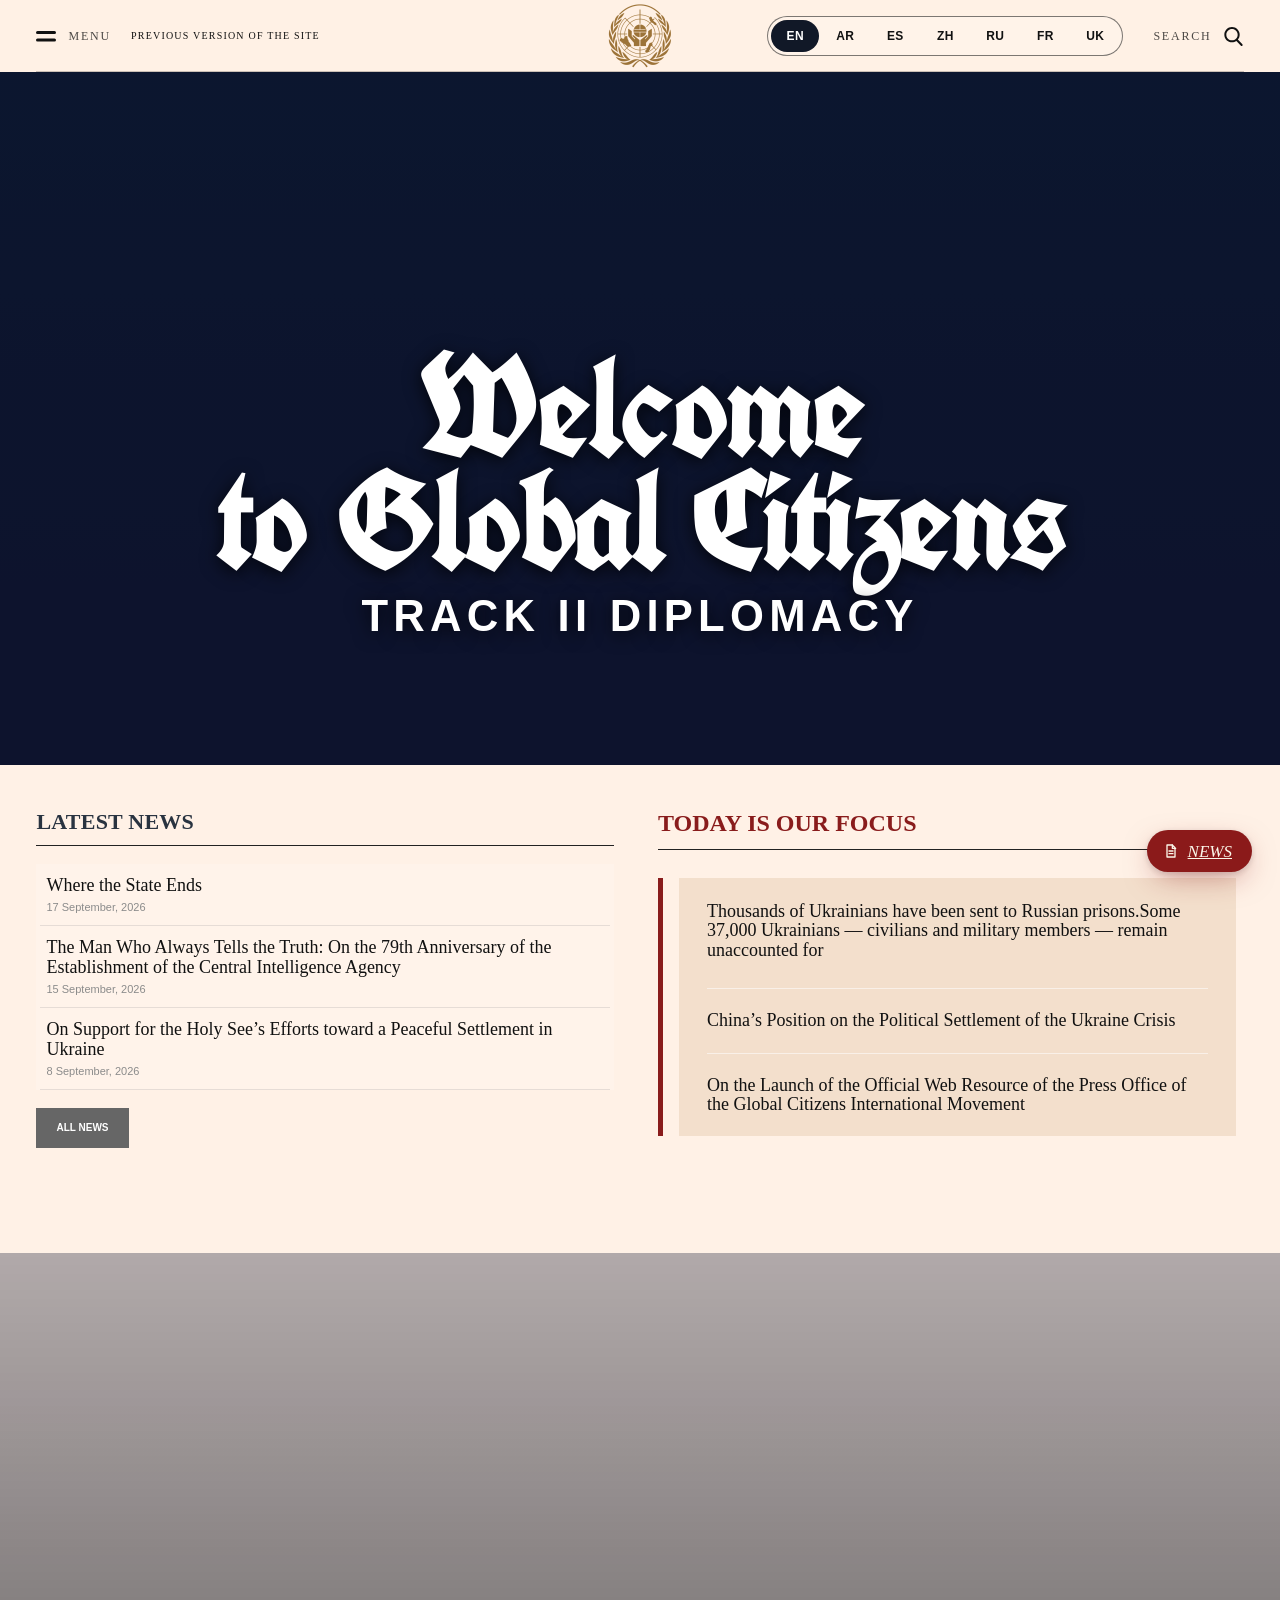
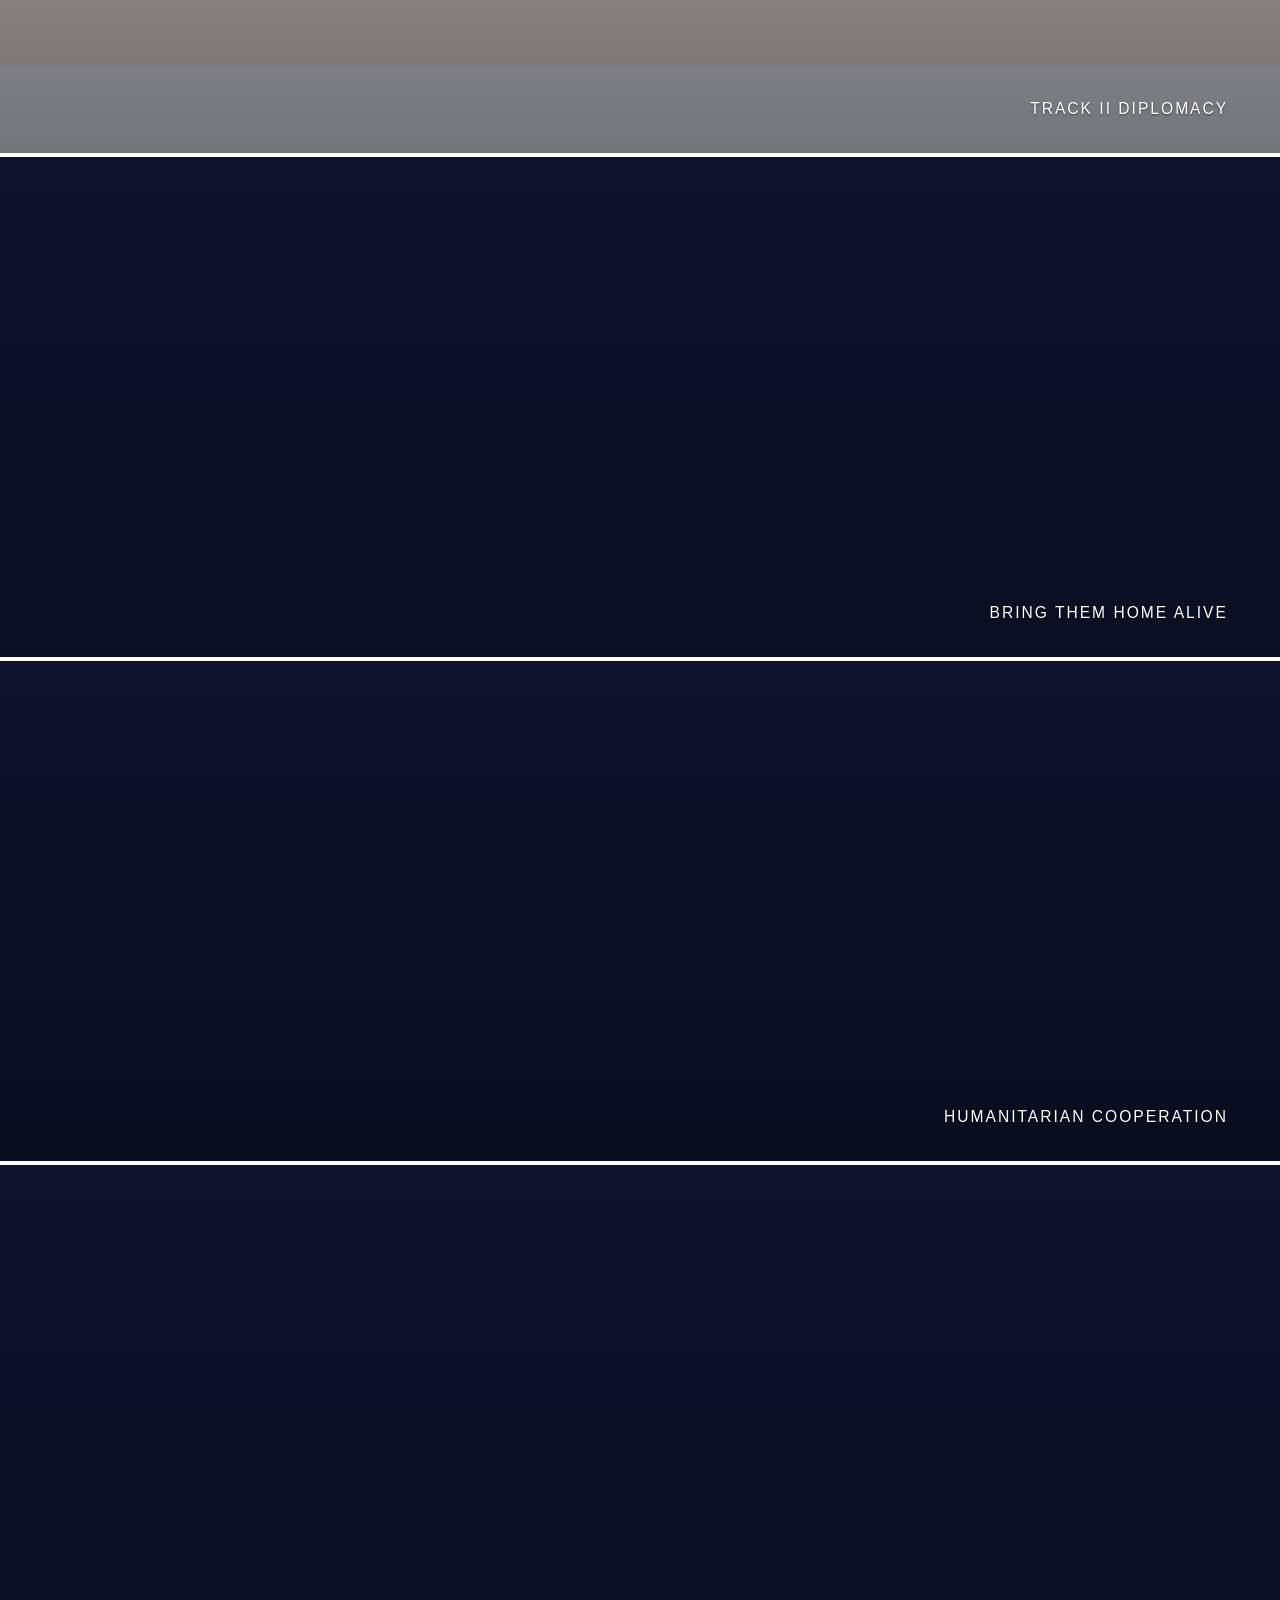
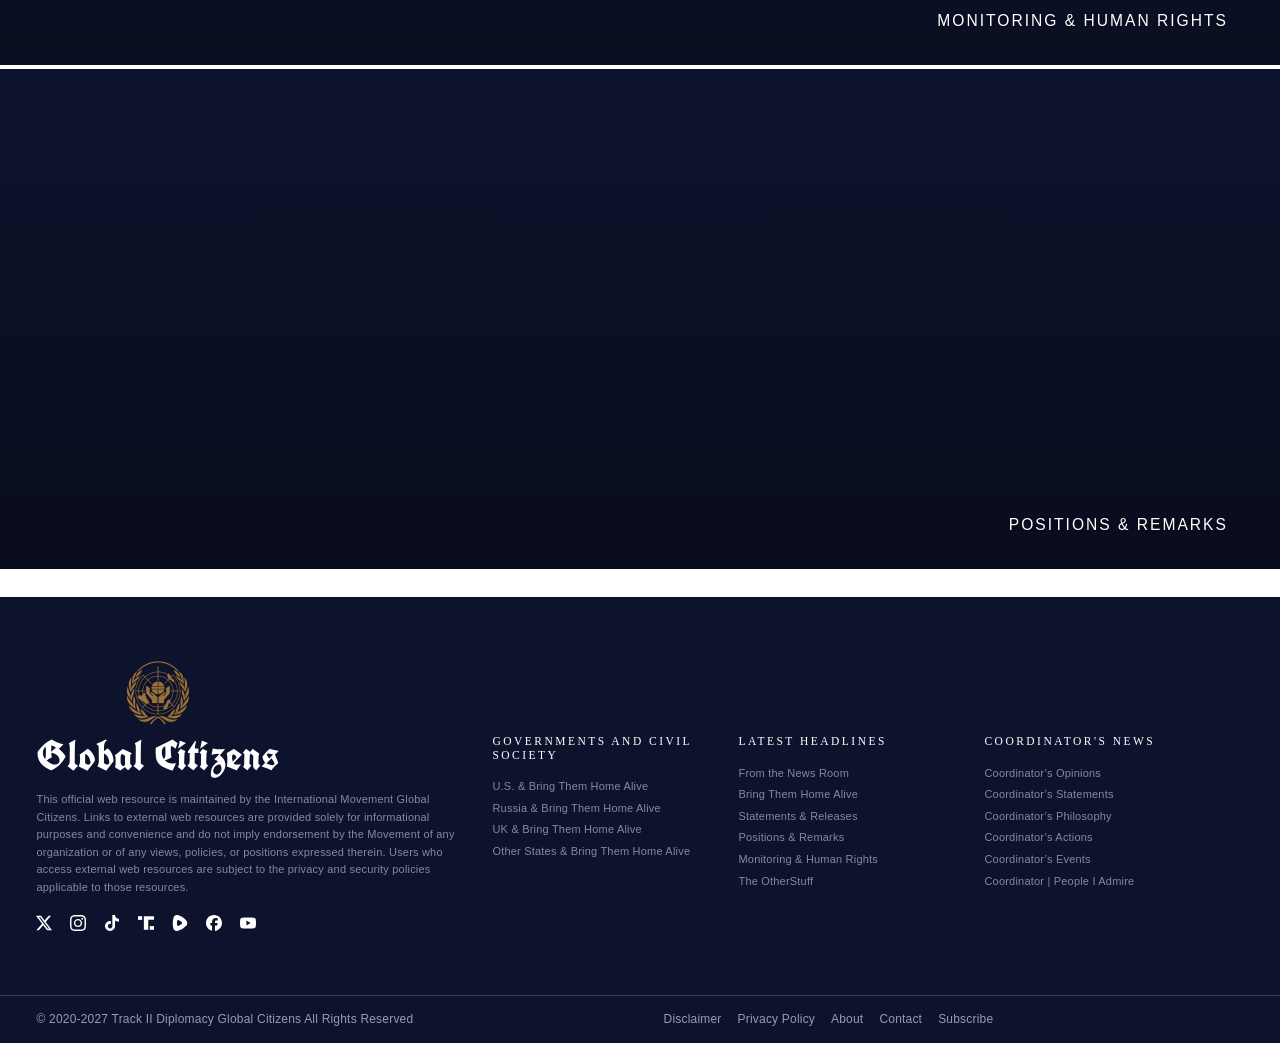
==== index.html @ 5bfb7f8b "Initial website upload" ====
<!DOCTYPE html>
<html lang="en"><head>
<meta http-equiv="content-type" content="text/html; charset=UTF-8">
	<meta charset="UTF-8">
	<meta name="viewport" content="width=device-width, initial-scale=1">
<meta name="robots" content="index, follow, max-image-preview:large, max-snippet:-1, max-video-preview:-1">

	<meta property="og:locale" content="en_US">
	<meta property="og:type" content="website">
	<meta property="og:title" content="Global Citizens">
<meta property="og:url" content="#">
	<meta property="og:site_name" content="Global Citizens">
	<meta property="article:publisher" content="#">
	<meta property="article:modified_time" content="2026-07-22T13:21:31+00:00">
	<meta property="og:image" content="#">
	<meta property="og:image:width" content="1200">
	<meta property="og:image:height" content="628">
	<meta property="og:image:type" content="image/jpeg">
	<meta name="twitter:card" content="summary_large_image">
	<meta name="twitter:title" content="Global Citizens">
<meta name="twitter:image" content="#">
	<meta name="twitter:site" content="@globalcitizens">
	
<title>Global Citizens</title>
 
	<meta name="apple-mobile-web-app-title" content="Global Citizens">
	<meta name="application-name" content="Global Citizens">
	<meta name="theme-color" content="#f5f5f5">
	<meta name="msapplication-TileColor" content="#0D132D">

<style id="core/social-link-inline-css">
.gcim-block-social-link{background:none!important;color:inherit!important}.gcim-block-social-link-anchor{padding:0!important;pointer-events:none!important;cursor:default!important}.gcim-block-social-link:focus,.gcim-block-social-link:hover{transform:none!important}

/*# sourceURL=# */
</style>
<link rel="stylesheet" id="all-css-6" href="Global%20Citizens_files/style.min_aIma.css" type="text/css" media="all">
<link rel="stylesheet" id="all-css-8" href="Global%20Citizens_files/style-index_aIma.css" type="text/css" media="all">

<link rel="stylesheet" id="all-css-12" href="Global%20Citizens_files/style-index_002_aIma.css" type="text/css" media="all">
<style id="gcim-block-spacer-inline-css">
.gcim-block-spacer{clear:both}
/*# sourceURL=# */
</style>
<style id="gcim-block-group-inline-css">
.gcim-block-group{box-sizing:border-box}:where(.gcim-block-group.gcim-block-group-is-layout-constrained){position:relative}
/*# sourceURL=# */
</style>
<style id="core/group-inline-css">
.gcim-block-group.has-hyperlink{position:relative}.gcim-block-group.has-hyperlink:not(.gcim-editor-block-list__block)>:nth-child(2){margin-block-start:0}.gcim-block-group.has-hyperlink a.gcim-block-group__action{height:100%;left:0;position:absolute;top:0;width:100%;z-index:3}.gcim-block-group.has-hyperlink .gcim-block-button,.gcim-block-group.has-hyperlink a{position:relative;z-index:4}

/*# sourceURL=# */
</style>

<style id="gcim-video-accordion-item-style-inline-css">
.gcim-video-accordion-item{--gcim--video-accordion-item--hover-scale:1;flex:1 1 0;min-width:0;overflow:hidden;position:relative;transition:flex .35s ease,transform .35s ease}.gcim-video-accordion-item__placeholder{background:#f5f5f7;color:#555;display:grid;font-style:italic;height:100%;place-items:center}.gcim-video-accordion-item__media{inset:0;min-height:100%;position:absolute;z-index:0}.gcim-video-accordion-item__media img,.gcim-video-accordion-item__media video{display:block;height:100%;-o-object-fit:cover;object-fit:cover;transition:transform .35s ease;width:100%}.gcim-video-accordion-item__media:after{background:linear-gradient(180deg,transparent,rgba(0,0,0,.35));content:"";inset:0;pointer-events:none;position:absolute}.gcim-video-accordion-item__mute-toggle{align-items:center;background:rgba(0,0,0,.2);border:none;border-radius:50%;color:#fff;cursor:pointer;display:flex;height:36px;justify-content:center;opacity:0;position:absolute;right:8px;top:8px;transition:opacity .2s ease,visibility .2s ease;visibility:hidden;width:36px;z-index:5}.is-active .gcim-video-accordion-item__mute-toggle{opacity:1;visibility:visible}.gcim-video-accordion-item__mute-toggle:focus-visible{outline:2px solid #fff;outline-offset:2px}.gcim-video-accordion-item__mute-toggle .icon-muted[hidden],.gcim-video-accordion-item__mute-toggle .icon-unmuted[hidden]{display:none}.gcim-video-accordion-item__mute-toggle svg{height:20px;min-height:20px;min-width:20px;vertical-align:middle;width:20px}.gcim-video-accordion-item__link{inset:0;position:absolute;z-index:2}.gcim-video-accordion-item__content{bottom:0;color:#fff;left:0;opacity:0;padding:16px;position:absolute;right:0;text-shadow:0 1px 2px rgba(0,0,0,.5);transform:translateY(8px);transition:opacity .2s ease,transform .2s ease;z-index:1}.gcim-video-accordion-item__content .gcim-video-accordion-item__title{display:inline-block;font-size:18px;line-height:1.2;line-height:1;margin:0;text-transform:uppercase}.gcim-video-accordion-item__content .gcim-video-accordion-item__title a{text-decoration:none}.gcim-video-accordion-item__content .gcim-video-accordion-item__title svg{height:.625em;margin-top:-2px;opacity:0;transform:rotate(90deg);transition:opacity .2s ease,visibility .2s ease;vertical-align:middle;visibility:hidden;width:.625em}.gcim-video-accordion-item__content .gcim-video-accordion-item__title svg path{fill:currentColor}@media(hover:none){.gcim-video-accordion-item.has-link .gcim-video-accordion-item__title svg{opacity:1;visibility:visible}}@media(hover:hover){.gcim-video-accordion-item.has-link:hover .gcim-video-accordion-item__title svg{opacity:1;visibility:visible}}.gcim-video-accordion-item.show-title-minimized .gcim-video-accordion-item__content{opacity:1;transform:translateY(0)}@media(hover:hover){.gcim-video-accordion-item.show-title-expanded:hover .gcim-video-accordion-item__content{opacity:1;transform:translateY(0)}}.gcim-video-accordion-item.show-title-both .gcim-video-accordion-item__content,.gcim-video-accordion-item.show-title-expanded.is-active .gcim-video-accordion-item__content{opacity:1;transform:translateY(0)}@media(hover:hover){.gcim-video-accordion-item:hover .gcim-video-accordion-item__content{opacity:1;transform:translateY(0)}.gcim-video-accordion-item:hover .gcim-video-accordion-item__media img,.gcim-video-accordion-item:hover .gcim-video-accordion-item__media video{transform:scale(var(--gcim--video-accordion-item--hover-scale))}}.gcim-video-accordion-item.is-active .gcim-video-accordion-item__content{opacity:1;transform:translateY(0)}[data-show-title=never] .gcim-video-accordion-item__content{opacity:0!important;transform:translateY(8px)!important}[data-show-title=minimized] .gcim-video-accordion-item__content{opacity:1;transform:translateY(0)}@media(hover:hover){[data-show-title=minimized] .gcim-video-accordion-item:hover .gcim-video-accordion-item__content{opacity:0;transform:translateY(8px)}}[data-show-title=expanded] .gcim-video-accordion-item__content,[data-show-title=minimized] .gcim-video-accordion-item.is-active .gcim-video-accordion-item__content{opacity:0;transform:translateY(8px)}@media(hover:hover){[data-show-title=expanded] .gcim-video-accordion-item:hover .gcim-video-accordion-item__content{opacity:1;transform:translateY(0)}}[data-show-title=both] .gcim-video-accordion-item__content,[data-show-title=expanded] .gcim-video-accordion-item.is-active .gcim-video-accordion-item__content{opacity:1;transform:translateY(0)}

/*# sourceURL=# */
</style>
<style id="gcim-video-accordion-style-inline-css">
.gcim-video-accordion{--gcim--custom--style--block-gap:8px;--gcim--video-accordion--height:480px;--gcim--video-accordion--mobile-collapsed:140px;align-items:stretch!important;display:flex;gap:var(--gcim--custom--style--block-gap);height:var(--gcim--video-accordion--height);overflow:hidden}.gcim-video-accordion>:where([class*=gcim-container-]){align-items:stretch;display:flex;flex:1 1 auto;gap:var(--gcim--custom--style--block-gap);min-width:0}.gcim-video-accordion>.gcim-video-accordion-item,.gcim-video-accordion>:where([class*=gcim-container-])>.gcim-video-accordion-item{flex:1 1 0;min-width:0;transition:flex .35s ease,height .35s ease,transform .35s ease}.gcim-video-accordion>.gcim-video-accordion-item.is-active,.gcim-video-accordion>:where([class*=gcim-container-])>.gcim-video-accordion-item.is-active{flex:5 1 0}@media(hover:hover){.gcim-video-accordion:hover>.gcim-video-accordion-item,.gcim-video-accordion:hover>:where([class*=gcim-container-])>.gcim-video-accordion-item{flex:1 1 0}.gcim-video-accordion:hover>.gcim-video-accordion-item:hover,.gcim-video-accordion:hover>:where([class*=gcim-container-])>.gcim-video-accordion-item:hover{flex:5 1 0}}.gcim-video-accordion.is-vertical{flex-direction:column;height:auto}.gcim-video-accordion.is-vertical>:where([class*=gcim-container-]){flex-direction:column}.gcim-video-accordion.is-vertical>.gcim-video-accordion-item,.gcim-video-accordion.is-vertical>:where([class*=gcim-container-])>.gcim-video-accordion-item{flex:0 0 var(--gcim--video-accordion--height);height:var(--gcim--video-accordion--height);transition:flex-basis .35s ease,height .35s ease,transform .35s ease}@media(hover:hover){.gcim-video-accordion.is-vertical>.gcim-video-accordion-item:hover,.gcim-video-accordion.is-vertical>:where([class*=gcim-container-])>.gcim-video-accordion-item:hover{flex-basis:calc(var(--gcim--video-accordion--height)*var(--gcim--video-accordion--hover-expansion, 1.2));height:calc(var(--gcim--video-accordion--height)*var(--gcim--video-accordion--hover-expansion, 1.2))}}@media(max-width:781px){.gcim-video-accordion{display:block;height:auto;overflow:visible}.gcim-video-accordion>.gcim-video-accordion-item,.gcim-video-accordion>:where([class*=gcim-container-])>.gcim-video-accordion-item{flex:none;height:var(--gcim--video-accordion--mobile-collapsed);margin-bottom:var(--gcim--custom--style--block-gap);min-width:0;position:relative;width:100%}.gcim-video-accordion>.gcim-video-accordion-item.is-active,.gcim-video-accordion>:where([class*=gcim-container-])>.gcim-video-accordion-item.is-active{height:min(60vh,var(--gcim--video-accordion--height))}.gcim-video-accordion>.gcim-video-accordion-item:last-child,.gcim-video-accordion>:where([class*=gcim-container-])>.gcim-video-accordion-item:last-child{margin-bottom:0}}@media(prefers-reduced-motion:reduce){.gcim-video-accordion>.gcim-video-accordion-item,.gcim-video-accordion>:where([class*=gcim-container-])>.gcim-video-accordion-item{transition:none}}

/*# sourceURL=# */
</style>
<style id="gcim-block-post-content-inline-css">
.gcim-block-post-content{display:flow-root}
/*# sourceURL=# */
</style>

<link rel="stylesheet" id="all-css-34" href="Global%20Citizens_files/global-citizens-footer_aIma.css" type="text/css" media="all">
<style id="gcim-block-library-inline-css">
:root{--gcim-block-synced-color:#7a00df;--gcim-ui-theme-color:#007cba;}@media (min-resolution:192dpi){:root{}}.gcim-element-button{cursor:pointer}:root .has-very-light-gray-background-color{background-color:#eee}:root .has-very-dark-gray-background-color{background-color:#313131}:root .has-very-light-gray-color{color:#eee}:root .has-very-dark-gray-color{color:#313131}:root .has-vivid-green-cyan-to-vivid-cyan-blue-gradient-background{background:linear-gradient(135deg,#00d084,#0693e3)}:root .has-purple-crush-gradient-background{background:linear-gradient(135deg,#34e2e4,#4721fb 50%,#ab1dfe)}:root .has-hazy-dawn-gradient-background{background:linear-gradient(135deg,#faaca8,#dad0ec)}:root .has-subdued-olive-gradient-background{background:linear-gradient(135deg,#fafae1,#67a671)}:root .has-atomic-cream-gradient-background{background:linear-gradient(135deg,#fdd79a,#004a59)}:root .has-nightshade-gradient-background{background:linear-gradient(135deg,#330968,#31cdcf)}:root .has-midnight-gradient-background{background:linear-gradient(135deg,#020381,#2874fc)}:root{--gcim--preset--font-size--normal:16px;--gcim--preset--font-size--huge:42px}.has-regular-font-size{font-size:1em}.has-larger-font-size{font-size:2.625em}.has-normal-font-size{font-size:var(--gcim--preset--font-size--normal)}.has-huge-font-size{font-size:var(--gcim--preset--font-size--huge)}:root .has-text-align-center{text-align:center}:root .has-text-align-left{text-align:left}:root .has-text-align-right{text-align:right}.has-fit-text{white-space:nowrap!important}#end-resizable-editor-section{display:none}.aligncenter{clear:both}.items-justified-left{justify-content:flex-start}.items-justified-center{justify-content:center}.items-justified-right{justify-content:flex-end}.items-justified-space-between{justify-content:space-between}.screen-reader-text{word-wrap:normal!important;border:0;clip-path:inset(50%);height:1px;margin:-1px;overflow:hidden;padding:0;position:absolute;width:1px;word-break:normal!important}.screen-reader-text:focus{background-color:#ddd;clip-path:none;color:#444;display:block;font-size:1em;height:auto;left:5px;line-height:normal;padding:15px 23px 14px;text-decoration:none;top:5px;width:auto;z-index:100000}html :where(.has-border-color){border-style:solid}html :where([style^=border-color],[style*=";border-color"],[style*="; border-color"]){border-style:solid}html :where([style^=border-top-color],[style*=";border-top-color"],[style*="; border-top-color"]){border-top-style:solid}html :where([style^=border-right-color],[style*=";border-right-color"],[style*="; border-right-color"]){border-right-style:solid}html :where([style^=border-bottom-color],[style*=";border-bottom-color"],[style*="; border-bottom-color"]){border-bottom-style:solid}html :where([style^=border-left-color],[style*=";border-left-color"],[style*="; border-left-color"]){border-left-style:solid}html :where([style^=border-width],[style*=";border-width"],[style*="; border-width"]){border-style:solid}html :where([style^=border-top-width],[style*=";border-top-width"],[style*="; border-top-width"]){border-top-style:solid}html :where([style^=border-right-width],[style*=";border-right-width"],[style*="; border-right-width"]){border-right-style:solid}html :where([style^=border-bottom-width],[style*=";border-bottom-width"],[style*="; border-bottom-width"]){border-bottom-style:solid}html :where([style^=border-left-width],[style*=";border-left-width"],[style*="; border-left-width"]){border-left-style:solid}html :where(img[class*=gcim-image-]){height:auto;max-width:100%}:where(figure){margin:0 0 1em}html :where(.is-position-sticky){}@media screen and (max-width:600px){html :where(.is-position-sticky){}}
/*# sourceURL=/gcim-includes/css/dist/block-library/common.min.css */
</style>
<style id="global-styles-inline-css">
:root{--gcim--preset--color--black: #000000;--gcim--preset--color--cyan-bluish-gray: #abb8c3;--gcim--preset--color--white: #FFFFFF;--gcim--preset--color--pale-pink: #f78da7;--gcim--preset--color--vivid-red: #cf2e2e;--gcim--preset--color--luminous-vivid-orange: #ff6900;--gcim--preset--color--luminous-vivid-amber: #fcb900;--gcim--preset--color--light-green-cyan: #7bdcb5;--gcim--preset--color--vivid-green-cyan: #00d084;--gcim--preset--color--pale-cyan-blue: #8ed1fc;--gcim--preset--color--vivid-cyan-blue: #0693e3;--gcim--preset--color--vivid-purple: #9b51e0;--gcim--preset--color--charcoal: #293340;--gcim--preset--color--deep-navy-blue: #0D132D;--gcim--preset--color--navy-blue: #151A30;--gcim--preset--color--navy-accent: #141F4D;--gcim--preset--color--zodiac-blue: #0B1B33;--gcim--preset--color--vivid-cyan: #0DCBFF;--gcim--preset--color--money: #389800;--gcim--preset--color--amber: #FFBD00;--gcim--preset--color--deep-red: #730000;--gcim--preset--color--red: #B50000;--gcim--preset--color--gray: #8A8A8A;--gcim--preset--color--pale-gray: #D9DEE8;--gcim--preset--color--stone: #E8E6E0;--gcim--preset--color--light-gray: #F3F3F3;--gcim--preset--gradient--vivid-cyan-blue-to-vivid-purple: linear-gradient(135deg,rgb(6,147,227) 0%,rgb(155,81,224) 100%);--gcim--preset--gradient--light-green-cyan-to-vivid-green-cyan: linear-gradient(135deg,rgb(122,220,180) 0%,rgb(0,208,130) 100%);--gcim--preset--gradient--luminous-vivid-amber-to-luminous-vivid-orange: linear-gradient(135deg,rgb(252,185,0) 0%,rgb(255,105,0) 100%);--gcim--preset--gradient--luminous-vivid-orange-to-vivid-red: linear-gradient(135deg,rgb(255,105,0) 0%,rgb(207,46,46) 100%);--gcim--preset--gradient--very-light-gray-to-cyan-bluish-gray: linear-gradient(135deg,rgb(238,238,238) 0%,rgb(169,184,195) 100%);--gcim--preset--gradient--cool-to-warm-spectrum: linear-gradient(135deg,rgb(74,234,220) 0%,rgb(151,120,209) 20%,rgb(207,42,186) 40%,rgb(238,44,130) 60%,rgb(251,105,98) 80%,rgb(254,248,76) 100%);--gcim--preset--gradient--blush-light-purple: linear-gradient(135deg,rgb(255,206,236) 0%,rgb(152,150,240) 100%);--gcim--preset--gradient--blush-bordeaux: linear-gradient(135deg,rgb(254,205,165) 0%,rgb(254,45,45) 50%,rgb(107,0,62) 100%);--gcim--preset--gradient--luminous-dusk: linear-gradient(135deg,rgb(255,203,112) 0%,rgb(199,81,192) 50%,rgb(65,88,208) 100%);--gcim--preset--gradient--pale-ocean: linear-gradient(135deg,rgb(255,245,203) 0%,rgb(182,227,212) 50%,rgb(51,167,181) 100%);--gcim--preset--gradient--electric-grass: linear-gradient(135deg,rgb(202,248,128) 0%,rgb(113,206,126) 100%);--gcim--preset--gradient--midnight: linear-gradient(135deg,rgb(2,3,129) 0%,rgb(40,116,252) 100%);--gcim--preset--gradient--blue: linear-gradient(180deg, var(--gcim--preset--color--navy-accent) 0%, var(--gcim--preset--color--navy-blue) 100%);--gcim--preset--gradient--blue-alt: linear-gradient(321deg, var(--gcim--preset--color--navy-accent) 7.41%, #12347F 80.62%);--gcim--preset--gradient--topper: linear-gradient(0deg, var(--gcim--preset--color--deep-navy-blue) 24.28%, var(--gcim--preset--color--zodiac-blue) 100%);--gcim--preset--font-size--small: var(--gcim--custom--typography--small--font-size);--gcim--preset--font-size--medium: var(--gcim--custom--typography--medium--font-size);--gcim--preset--font-size--large: var(--gcim--custom--typography--large--font-size);--gcim--preset--font-size--x-large: 42px;--gcim--preset--font-size--small-caps: var(--gcim--custom--typography--small-caps--font-size);--gcim--preset--font-size--intermediate: var(--gcim--custom--typography--intermediate--font-size);--gcim--preset--font-size--regular: var(--gcim--custom--typography--body--font-size);--gcim--preset--font-size--display: var(--gcim--custom--typography--display--font-size);--gcim--preset--font-size--heading-1: var(--gcim--custom--typography--heading-1--font-size);--gcim--preset--font-size--heading-2: var(--gcim--custom--typography--heading-2--font-size);--gcim--preset--font-size--heading-3: var(--gcim--custom--typography--heading-3--font-size);--gcim--preset--font-size--heading-4: var(--gcim--custom--typography--heading-4--font-size);--gcim--preset--font-size--heading-5: var(--gcim--custom--typography--heading-5--font-size);--gcim--preset--font-size--heading-6: var(--gcim--custom--typography--heading-6--font-size);--gcim--preset--font-family--instrument-sans: "Instrument Sans", sans-serif;--gcim--preset--font-family--instrument-serif: "Instrument Serif", serif;--gcim--preset--font-family--nord: "Nord", serif;--gcim--preset--spacing--20: 20px;--gcim--preset--spacing--40: clamp(2rem, 0.352rem + 4.396vw, 2.5rem);--gcim--preset--spacing--8: 8px;--gcim--preset--spacing--10: 10px;--gcim--preset--spacing--12: 12px;--gcim--preset--spacing--15: 15px;--gcim--preset--spacing--16: 16px;--gcim--preset--spacing--24: 24px;--gcim--preset--spacing--30-16: clamp(1rem, -1.885rem + 7.692vw, 1.875rem);--gcim--preset--spacing--32: 32px;--gcim--preset--spacing--36: 36px;--gcim--preset--spacing--36-18: clamp(1.125rem, -2.584rem + 9.89vw, 2.25rem);--gcim--preset--spacing--48: clamp(2.5rem, 0.852rem + 4.396vw, 3rem);--gcim--preset--spacing--64: clamp(3rem, -0.297rem + 8.791vw, 4rem);--gcim--preset--spacing--72: clamp(3.25rem, -0.871rem + 10.989vw, 4.5rem);--gcim--preset--spacing--120: clamp(4.5rem, -5.39rem + 26.374vw, 7.5rem);--gcim--custom--typography--font-family--sans-serif: var(--gcim--preset--font-family--instrument-sans);--gcim--custom--typography--font-family--serif: var(--gcim--preset--font-family--instrument-serif);--gcim--custom--typography--small-caps--font-family: var(--gcim--preset--font-family--instrument-sans);--gcim--custom--typography--small-caps--font-weight: 400;--gcim--custom--typography--small-caps--font-size: var(--gcim--custom--typography--small-caps--font-size);--gcim--custom--typography--small-caps--line-height: 1.25;--gcim--custom--typography--small-caps--letter-spacing: 0px;--gcim--custom--typography--small-caps--text-transform: uppercase;--gcim--custom--typography--small--font-family: var(--gcim--preset--font-family--instrument-sans);--gcim--custom--typography--small--font-weight: 400;--gcim--custom--typography--small--font-size: var(--gcim--custom--typography--small--font-size);--gcim--custom--typography--small--line-height: 1.6;--gcim--custom--typography--small--letter-spacing: 0px;--gcim--custom--typography--small--text-transform: none;--gcim--custom--typography--medium--font-family: var(--gcim--preset--font-family--instrument-sans);--gcim--custom--typography--medium--font-weight: 400;--gcim--custom--typography--medium--font-size: var(--gcim--custom--typography--medium--font-size);--gcim--custom--typography--medium--line-height: 1.6;--gcim--custom--typography--medium--letter-spacing: 0px;--gcim--custom--typography--medium--text-transform: none;--gcim--custom--typography--intermediate--font-family: var(--gcim--preset--font-family--instrument-sans);--gcim--custom--typography--intermediate--font-weight: 400;--gcim--custom--typography--intermediate--font-size: var(--gcim--custom--typography--intermediate--font-size);--gcim--custom--typography--intermediate--line-height: 1.6;--gcim--custom--typography--intermediate--letter-spacing: 0px;--gcim--custom--typography--intermediate--text-transform: none;--gcim--custom--typography--body--font-family: var(--gcim--preset--font-family--instrument-sans);--gcim--custom--typography--body--font-weight: 400;--gcim--custom--typography--body--font-size: var(--gcim--custom--typography--body--font-size);--gcim--custom--typography--body--line-height: 1.6;--gcim--custom--typography--body--letter-spacing: 0.2px;--gcim--custom--typography--body--text-transform: none;--gcim--custom--typography--large--font-family: var(--gcim--preset--font-family--instrument-sans);--gcim--custom--typography--large--font-weight: 400;--gcim--custom--typography--large--font-size: var(--gcim--custom--typography--large--font-size);--gcim--custom--typography--large--line-height: 1.6;--gcim--custom--typography--large--letter-spacing: 0.2px;--gcim--custom--typography--large--text-transform: none;--gcim--custom--typography--display--font-family: var(--gcim--preset--font-family--instrument-serif);--gcim--custom--typography--display--font-weight: 400;--gcim--custom--typography--display--font-size: var(--gcim--custom--typography--display--font-size);--gcim--custom--typography--display--line-height: 1.18;--gcim--custom--typography--display--text-transform: uppercase;--gcim--custom--typography--display--letter-spacing: 3.64;--gcim--custom--typography--heading-1--font-family: var(--gcim--preset--font-family--instrument-serif);--gcim--custom--typography--heading-1--font-weight: 400;--gcim--custom--typography--heading-1--font-size: var(--gcim--custom--typography--heading-1--font-size);--gcim--custom--typography--heading-1--line-height: 1.08;--gcim--custom--typography--heading-1--letter-spacing: 1.2px;--gcim--custom--typography--heading-1--text-transform: none;--gcim--custom--typography--heading-2--font-family: var(--gcim--preset--font-family--instrument-serif);--gcim--custom--typography--heading-2--font-weight: 400;--gcim--custom--typography--heading-2--font-size: var(--gcim--custom--typography--heading-2--font-size);--gcim--custom--typography--heading-2--line-height: 1.18;--gcim--custom--typography--heading-2--letter-spacing: 0.76px;--gcim--custom--typography--heading-2--text-transform: none;--gcim--custom--typography--heading-3--font-family: var(--gcim--preset--font-family--instrument-serif);--gcim--custom--typography--heading-3--font-weight: 400;--gcim--custom--typography--heading-3--font-size: var(--gcim--custom--typography--heading-3--font-size);--gcim--custom--typography--heading-3--line-height: 1.18;--gcim--custom--typography--heading-3--letter-spacing: 0.56px;--gcim--custom--typography--heading-3--text-transform: none;--gcim--custom--typography--heading-4--font-family: var(--gcim--preset--font-family--instrument-serif);--gcim--custom--typography--heading-4--font-weight: 400;--gcim--custom--typography--heading-4--font-size: var(--gcim--custom--typography--heading-4--font-size);--gcim--custom--typography--heading-4--line-height: 1.18;--gcim--custom--typography--heading-4--letter-spacing: 0.48px;--gcim--custom--typography--heading-4--text-transform: none;--gcim--custom--typography--heading-5--font-family: var(--gcim--preset--font-family--instrument-serif);--gcim--custom--typography--heading-5--font-weight: 400;--gcim--custom--typography--heading-5--font-size: var(--gcim--custom--typography--heading-5--font-size);--gcim--custom--typography--heading-5--line-height: 1.18;--gcim--custom--typography--heading-5--letter-spacing: 0.4px;--gcim--custom--typography--heading-5--text-transform: none;--gcim--custom--typography--heading-6--font-family: var(--gcim--preset--font-family--instrument-sans);--gcim--custom--typography--heading-6--font-weight: 600;--gcim--custom--typography--heading-6--font-size: var(--gcim--custom--typography--heading-6--font-size);--gcim--custom--typography--heading-6--line-height: 1.18;--gcim--custom--typography--heading-6--letter-spacing: 0.84px;--gcim--custom--typography--heading-6--text-transform: uppercase;}.gcim-block-button{}:root { --gcim--style--global--content-size: var(--gcim--style--global--content-size);--gcim--style--global--wide-size: var(--gcim--style--global--wide-size); }:where(body) { margin: 0; }.gcim-site-blocks { padding-top: var(--gcim--style--root--padding-top); padding-bottom: var(--gcim--style--root--padding-bottom); }.has-global-padding { padding-right: var(--gcim--style--root--padding-right); padding-left: var(--gcim--style--root--padding-left); }.has-global-padding > .alignfull { margin-right: calc(var(--gcim--style--root--padding-right) * -1); margin-left: calc(var(--gcim--style--root--padding-left) * -1); }.has-global-padding :where(:not(.alignfull.is-layout-flow) > .has-global-padding:not(.gcim-block-block, .alignfull)) { padding-right: 0; padding-left: 0; }.has-global-padding :where(:not(.alignfull.is-layout-flow) > .has-global-padding:not(.gcim-block-block, .alignfull)) > .alignfull { margin-left: 0; margin-right: 0; }.gcim-site-blocks > .alignleft { float: left; margin-right: 2em; }.gcim-site-blocks > .alignright { float: right; margin-left: 2em; }.gcim-site-blocks > .aligncenter { justify-content: center; margin-left: auto; margin-right: auto; }:where(.gcim-site-blocks) > * { margin-block-start: var(--gcim--custom--style--block-gap); margin-block-end: 0; }:where(.gcim-site-blocks) > :first-child { margin-block-start: 0; }:where(.gcim-site-blocks) > :last-child { margin-block-end: 0; }:root {  }:root :where(.is-layout-flow) > :first-child{margin-block-start: 0;}:root :where(.is-layout-flow) > :last-child{margin-block-end: 0;}:root :where(.is-layout-flow) > *{margin-block-start: var(--gcim--custom--style--block-gap);margin-block-end: 0;}:root :where(.is-layout-constrained) > :first-child{margin-block-start: 0;}:root :where(.is-layout-constrained) > :last-child{margin-block-end: 0;}:root :where(.is-layout-constrained) > *{margin-block-start: var(--gcim--custom--style--block-gap);margin-block-end: 0;}:root :where(.is-layout-flex){gap: var(--gcim--custom--style--block-gap);}:root :where(.is-layout-grid){gap: var(--gcim--custom--style--block-gap);}.is-layout-flow > .alignleft{float: left;margin-inline-start: 0;margin-inline-end: 2em;}.is-layout-flow > .alignright{float: right;margin-inline-start: 2em;margin-inline-end: 0;}.is-layout-flow > .aligncenter{margin-left: auto !important;margin-right: auto !important;}.is-layout-constrained > .alignleft{float: left;margin-inline-start: 0;margin-inline-end: 2em;}.is-layout-constrained > .alignright{float: right;margin-inline-start: 2em;margin-inline-end: 0;}.is-layout-constrained > .aligncenter{margin-left: auto !important;margin-right: auto !important;}.is-layout-constrained > :where(:not(.alignleft):not(.alignright):not(.alignfull)){max-width: var(--gcim--style--global--content-size);margin-left: auto !important;margin-right: auto !important;}.is-layout-constrained > .alignwide{max-width: var(--gcim--style--global--wide-size);}body .is-layout-flex{display: flex;}.is-layout-flex{flex-wrap: wrap;align-items: center;}.is-layout-flex > :is(*, div){margin: 0;}body .is-layout-grid{display: grid;}.is-layout-grid > :is(*, div){margin: 0;}body{background-color: var(--gcim--preset--color--white);color: var(--gcim--preset--color--charcoal);font-family: var(--gcim--custom--typography--body--font-family);font-size: var(--gcim--custom--typography--body--font-size);font-weight: var(--gcim--custom--typography--body--font-weight);letter-spacing: var(--gcim--custom--typography--body--letter-spacing);line-height: var(--gcim--custom--typography--body--line-height);--gcim--style--root--padding-top: var(--gcim--custom--style--root--padding-top);--gcim--style--root--padding-right: var(--gcim--custom--style--root--padding-right);--gcim--style--root--padding-bottom: var(--gcim--custom--style--root--padding-bottom);--gcim--style--root--padding-left: var(--gcim--custom--style--root--padding-left);text-transform: var(--gcim--custom--typography--body--text-transform);}a:where(:not(.gcim-element-button)){color: inherit;text-decoration: underline;}h1, h2, h3, h4, h5, h6{font-family: var(--gcim--preset--font-family--instrument-serif);}h1{font-family: var(--gcim--custom--typography--heading-1--font-family);font-size: var(--gcim--custom--typography--heading-1--font-size);font-weight: var(--gcim--custom--typography--heading-1--font-weight);letter-spacing: var(--gcim--custom--typography--heading-1--letter-spacing);line-height: var(--gcim--custom--typography--heading-1--line-height);text-transform: var(--gcim--custom--typography--heading-1--text-transform);}h2{font-family: var(--gcim--custom--typography--heading-2--font-family);font-size: var(--gcim--custom--typography--heading-2--font-size);font-weight: var(--gcim--custom--typography--heading-2--font-weight);letter-spacing: var(--gcim--custom--typography--heading-2--letter-spacing);line-height: var(--gcim--custom--typography--heading-2--line-height);text-transform: var(--gcim--custom--typography--heading-2--text-transform);}h3{font-family: var(--gcim--custom--typography--heading-3--font-family);font-size: var(--gcim--custom--typography--heading-3--font-size);font-weight: var(--gcim--custom--typography--heading-3--font-weight);letter-spacing: var(--gcim--custom--typography--heading-3--letter-spacing);line-height: var(--gcim--custom--typography--heading-3--line-height);text-transform: var(--gcim--custom--typography--heading-3--text-transform);}h4{font-family: var(--gcim--custom--typography--heading-4--font-family);font-size: var(--gcim--custom--typography--heading-4--font-size);font-weight: var(--gcim--custom--typography--heading-4--font-weight);letter-spacing: var(--gcim--custom--typography--heading-4--letter-spacing);line-height: var(--gcim--custom--typography--heading-4--line-height);text-transform: var(--gcim--custom--typography--heading-4--text-transform);}h5{font-family: var(--gcim--custom--typography--heading-5--font-family);font-size: var(--gcim--custom--typography--heading-5--font-size);font-weight: var(--gcim--custom--typography--heading-5--font-weight);letter-spacing: var(--gcim--custom--typography--heading-5--letter-spacing);line-height: var(--gcim--custom--typography--heading-5--line-height);text-transform: var(--gcim--custom--typography--heading-5--text-transform);}h6{font-family: var(--gcim--custom--typography--heading-6--font-family);font-size: var(--gcim--custom--typography--heading-6--font-size);font-weight: var(--gcim--custom--typography--heading-6--font-weight);letter-spacing: var(--gcim--custom--typography--heading-6--letter-spacing);line-height: var(--gcim--custom--typography--heading-6--line-height);text-transform: var(--gcim--custom--typography--heading-6--text-transform);}:root :where(.gcim-element-button, .gcim-block-button__link){background-color: var(--gcim--preset--color--pale-gray);border-radius: 0px;border-color: var(--gcim--preset--color--pale-gray);border-width: 2px;border-style: solid;color: var(--gcim--preset--color--charcoal);font-family: var(--gcim--custom--typography--heading-6--font-family);font-size: var(--gcim--custom--typography--heading-6--font-size);font-style: inherit;font-weight: var(--gcim--custom--typography--heading-6--font-weight);letter-spacing: var(--gcim--custom--typography--heading-6--letter-spacing);line-height: var(--gcim--custom--typography--heading-6--line-height);padding-top: var(--gcim--preset--spacing--15);padding-right: var(--gcim--preset--spacing--20);padding-bottom: var(--gcim--preset--spacing--15);padding-left: var(--gcim--preset--spacing--20);text-decoration: none;text-transform: var(--gcim--custom--typography--heading-6--text-transform);}:root :where(.gcim-element-button:hover, .gcim-block-button__link:hover){background-color: var(--gcim--preset--color--light-gray);}:root :where(.gcim-element-caption, .gcim-block-audio figcaption, .gcim-block-embed figcaption, .gcim-block-gallery figcaption, .gcim-block-image figcaption, .gcim-block-table figcaption, .gcim-block-video figcaption){color: var(--gcim--preset--color--gray);font-size: var(--gcim--custom--typography--small--font-size);}.has-black-color{color: var(--gcim--preset--color--black) !important;}.has-cyan-bluish-gray-color{color: var(--gcim--preset--color--cyan-bluish-gray) !important;}.has-white-color{color: var(--gcim--preset--color--white) !important;}.has-pale-pink-color{color: var(--gcim--preset--color--pale-pink) !important;}.has-vivid-red-color{color: var(--gcim--preset--color--vivid-red) !important;}.has-luminous-vivid-orange-color{color: var(--gcim--preset--color--luminous-vivid-orange) !important;}.has-luminous-vivid-amber-color{color: var(--gcim--preset--color--luminous-vivid-amber) !important;}.has-light-green-cyan-color{color: var(--gcim--preset--color--light-green-cyan) !important;}.has-vivid-green-cyan-color{color: var(--gcim--preset--color--vivid-green-cyan) !important;}.has-pale-cyan-blue-color{color: var(--gcim--preset--color--pale-cyan-blue) !important;}.has-vivid-cyan-blue-color{color: var(--gcim--preset--color--vivid-cyan-blue) !important;}.has-vivid-purple-color{color: var(--gcim--preset--color--vivid-purple) !important;}.has-charcoal-color{color: var(--gcim--preset--color--charcoal) !important;}.has-deep-navy-blue-color{color: var(--gcim--preset--color--deep-navy-blue) !important;}.has-navy-blue-color{color: var(--gcim--preset--color--navy-blue) !important;}.has-navy-accent-color{color: var(--gcim--preset--color--navy-accent) !important;}.has-zodiac-blue-color{color: var(--gcim--preset--color--zodiac-blue) !important;}.has-vivid-cyan-color{color: var(--gcim--preset--color--vivid-cyan) !important;}.has-money-color{color: var(--gcim--preset--color--money) !important;}.has-amber-color{color: var(--gcim--preset--color--amber) !important;}.has-deep-red-color{color: var(--gcim--preset--color--deep-red) !important;}.has-red-color{color: var(--gcim--preset--color--red) !important;}.has-gray-color{color: var(--gcim--preset--color--gray) !important;}.has-pale-gray-color{color: var(--gcim--preset--color--pale-gray) !important;}.has-stone-color{color: var(--gcim--preset--color--stone) !important;}.has-light-gray-color{color: var(--gcim--preset--color--light-gray) !important;}.has-black-background-color{background-color: var(--gcim--preset--color--black) !important;}.has-cyan-bluish-gray-background-color{background-color: var(--gcim--preset--color--cyan-bluish-gray) !important;}.has-white-background-color{background-color: var(--gcim--preset--color--white) !important;}.has-pale-pink-background-color{background-color: var(--gcim--preset--color--pale-pink) !important;}.has-vivid-red-background-color{background-color: var(--gcim--preset--color--vivid-red) !important;}.has-luminous-vivid-orange-background-color{background-color: var(--gcim--preset--color--luminous-vivid-orange) !important;}.has-luminous-vivid-amber-background-color{background-color: var(--gcim--preset--color--luminous-vivid-amber) !important;}.has-light-green-cyan-background-color{background-color: var(--gcim--preset--color--light-green-cyan) !important;}.has-vivid-green-cyan-background-color{background-color: var(--gcim--preset--color--vivid-green-cyan) !important;}.has-pale-cyan-blue-background-color{background-color: var(--gcim--preset--color--pale-cyan-blue) !important;}.has-vivid-cyan-blue-background-color{background-color: var(--gcim--preset--color--vivid-cyan-blue) !important;}.has-vivid-purple-background-color{background-color: var(--gcim--preset--color--vivid-purple) !important;}.has-charcoal-background-color{background-color: var(--gcim--preset--color--charcoal) !important;}.has-deep-navy-blue-background-color{background-color: var(--gcim--preset--color--deep-navy-blue) !important;}.has-navy-blue-background-color{background-color: var(--gcim--preset--color--navy-blue) !important;}.has-navy-accent-background-color{background-color: var(--gcim--preset--color--navy-accent) !important;}.has-zodiac-blue-background-color{background-color: var(--gcim--preset--color--zodiac-blue) !important;}.has-vivid-cyan-background-color{background-color: var(--gcim--preset--color--vivid-cyan) !important;}.has-money-background-color{background-color: var(--gcim--preset--color--money) !important;}.has-amber-background-color{background-color: var(--gcim--preset--color--amber) !important;}.has-deep-red-background-color{background-color: var(--gcim--preset--color--deep-red) !important;}.has-red-background-color{background-color: var(--gcim--preset--color--red) !important;}.has-gray-background-color{background-color: var(--gcim--preset--color--gray) !important;}.has-pale-gray-background-color{background-color: var(--gcim--preset--color--pale-gray) !important;}.has-stone-background-color{background-color: var(--gcim--preset--color--stone) !important;}.has-light-gray-background-color{background-color: var(--gcim--preset--color--light-gray) !important;}.has-black-border-color{border-color: var(--gcim--preset--color--black) !important;}.has-cyan-bluish-gray-border-color{border-color: var(--gcim--preset--color--cyan-bluish-gray) !important;}.has-white-border-color{border-color: var(--gcim--preset--color--white) !important;}.has-pale-pink-border-color{border-color: var(--gcim--preset--color--pale-pink) !important;}.has-vivid-red-border-color{border-color: var(--gcim--preset--color--vivid-red) !important;}.has-luminous-vivid-orange-border-color{border-color: var(--gcim--preset--color--luminous-vivid-orange) !important;}.has-luminous-vivid-amber-border-color{border-color: var(--gcim--preset--color--luminous-vivid-amber) !important;}.has-light-green-cyan-border-color{border-color: var(--gcim--preset--color--light-green-cyan) !important;}.has-vivid-green-cyan-border-color{border-color: var(--gcim--preset--color--vivid-green-cyan) !important;}.has-pale-cyan-blue-border-color{border-color: var(--gcim--preset--color--pale-cyan-blue) !important;}.has-vivid-cyan-blue-border-color{border-color: var(--gcim--preset--color--vivid-cyan-blue) !important;}.has-vivid-purple-border-color{border-color: var(--gcim--preset--color--vivid-purple) !important;}.has-charcoal-border-color{border-color: var(--gcim--preset--color--charcoal) !important;}.has-deep-navy-blue-border-color{border-color: var(--gcim--preset--color--deep-navy-blue) !important;}.has-navy-blue-border-color{border-color: var(--gcim--preset--color--navy-blue) !important;}.has-navy-accent-border-color{border-color: var(--gcim--preset--color--navy-accent) !important;}.has-zodiac-blue-border-color{border-color: var(--gcim--preset--color--zodiac-blue) !important;}.has-vivid-cyan-border-color{border-color: var(--gcim--preset--color--vivid-cyan) !important;}.has-money-border-color{border-color: var(--gcim--preset--color--money) !important;}.has-amber-border-color{border-color: var(--gcim--preset--color--amber) !important;}.has-deep-red-border-color{border-color: var(--gcim--preset--color--deep-red) !important;}.has-red-border-color{border-color: var(--gcim--preset--color--red) !important;}.has-gray-border-color{border-color: var(--gcim--preset--color--gray) !important;}.has-pale-gray-border-color{border-color: var(--gcim--preset--color--pale-gray) !important;}.has-stone-border-color{border-color: var(--gcim--preset--color--stone) !important;}.has-light-gray-border-color{border-color: var(--gcim--preset--color--light-gray) !important;}.has-vivid-cyan-blue-to-vivid-purple-gradient-background{background: var(--gcim--preset--gradient--vivid-cyan-blue-to-vivid-purple) !important;}.has-light-green-cyan-to-vivid-green-cyan-gradient-background{background: var(--gcim--preset--gradient--light-green-cyan-to-vivid-green-cyan) !important;}.has-luminous-vivid-amber-to-luminous-vivid-orange-gradient-background{background: var(--gcim--preset--gradient--luminous-vivid-amber-to-luminous-vivid-orange) !important;}.has-luminous-vivid-orange-to-vivid-red-gradient-background{background: var(--gcim--preset--gradient--luminous-vivid-orange-to-vivid-red) !important;}.has-very-light-gray-to-cyan-bluish-gray-gradient-background{background: var(--gcim--preset--gradient--very-light-gray-to-cyan-bluish-gray) !important;}.has-cool-to-warm-spectrum-gradient-background{background: var(--gcim--preset--gradient--cool-to-warm-spectrum) !important;}.has-blush-light-purple-gradient-background{background: var(--gcim--preset--gradient--blush-light-purple) !important;}.has-blush-bordeaux-gradient-background{background: var(--gcim--preset--gradient--blush-bordeaux) !important;}.has-luminous-dusk-gradient-background{background: var(--gcim--preset--gradient--luminous-dusk) !important;}.has-pale-ocean-gradient-background{background: var(--gcim--preset--gradient--pale-ocean) !important;}.has-electric-grass-gradient-background{background: var(--gcim--preset--gradient--electric-grass) !important;}.has-midnight-gradient-background{background: var(--gcim--preset--gradient--midnight) !important;}.has-blue-gradient-background{background: var(--gcim--preset--gradient--blue) !important;}.has-blue-alt-gradient-background{background: var(--gcim--preset--gradient--blue-alt) !important;}.has-topper-gradient-background{background: var(--gcim--preset--gradient--topper) !important;}.has-small-font-size{font-size: var(--gcim--preset--font-size--small) !important;}.has-medium-font-size{font-size: var(--gcim--preset--font-size--medium) !important;}.has-large-font-size{font-size: var(--gcim--preset--font-size--large) !important;}.has-x-large-font-size{font-size: var(--gcim--preset--font-size--x-large) !important;}.has-small-caps-font-size{font-size: var(--gcim--preset--font-size--small-caps) !important;}.has-intermediate-font-size{font-size: var(--gcim--preset--font-size--intermediate) !important;}.has-regular-font-size{font-size: var(--gcim--preset--font-size--regular) !important;}.has-display-font-size{font-size: var(--gcim--preset--font-size--display) !important;}.has-heading-1-font-size{font-size: var(--gcim--preset--font-size--heading-1) !important;}.has-heading-2-font-size{font-size: var(--gcim--preset--font-size--heading-2) !important;}.has-heading-3-font-size{font-size: var(--gcim--preset--font-size--heading-3) !important;}.has-heading-4-font-size{font-size: var(--gcim--preset--font-size--heading-4) !important;}.has-heading-5-font-size{font-size: var(--gcim--preset--font-size--heading-5) !important;}.has-heading-6-font-size{font-size: var(--gcim--preset--font-size--heading-6) !important;}.has-instrument-sans-font-family{font-family: var(--gcim--preset--font-family--instrument-sans) !important;}.has-instrument-serif-font-family{font-family: var(--gcim--preset--font-family--instrument-serif) !important;}.has-nord-font-family{font-family: var(--gcim--preset--font-family--nord) !important;}.bullet-spacing .media-bias-item {
    display: block !important;               /* makes margin work */
    position: relative !important;
    padding-left: 1.0em !important;          /* space for the bullet */
    margin-bottom: 0.1em !important;         /* ← this is your spacing between lines */
    line-height: 1.6 !important;
}

.bullet-spacing .media-bias-item__bullet {
    position: absolute !important;
    left: 0 !important;
    top: 0 !important;
    font-weight: 900 !important;
}

#el_khBCfN8OsU{
    max-height: 100vh;
}

@media screen and (max-width: 800px){
div[style*="z-index: 2147483647"] {
  display: none !important;
}
}











:root:not(:has(.has-topper)) .gcim-header:is(:not(.immersive-active), :hover, :focus-within) .gcim-header__logo-img--navy {
    display: block;
}

:root:not(:has(.has-topper)) .gcim-header:is(:not(.immersive-active), :hover, :focus-within) .gcim-header__logo-img--white {
    display: none;
}







.hide-link-text a:not(.gcim-block-file__button) {
    display: none !important;
}
.hide-link-text{
text-align: center;
}
:root :where(.gcim-block-heading a:where(:not(.gcim-element-button))){text-decoration: none;}
/*# sourceURL=global-styles-inline-css */
</style>
<style id="core-block-supports-inline-css">
.gcim-container-core-group-is-layout-268a0545 > :where(:not(.alignleft):not(.alignright):not(.alignfull)){max-width:760px;margin-left:auto !important;margin-right:auto !important;}.gcim-container-core-group-is-layout-268a0545 > .alignwide{max-width:760px;}.gcim-container-core-group-is-layout-268a0545 .alignfull{max-width:none;}.gcim-container-core-group-is-layout-9fa8dd46 > *{margin-block-start:0;margin-block-end:0;}.gcim-container-core-group-is-layout-9fa8dd46 > * + *{margin-block-start:var(--gcim--preset--spacing--20);margin-block-end:0;}.gcim-container-video-accordion-item-is-layout-631eaa29{flex-direction:column;align-items:center;}.gcim-container-video-accordion-is-layout-631eaa29{flex-direction:column;align-items:center;}
/*# sourceURL=core-block-supports-inline-css */
</style>
<style id="gcim-block-template-skip-link-inline-css">
/*! This file is auto-generated */
.skip-link.screen-reader-text{border:0;clip-path:inset(50%);height:1px;margin:-1px;overflow:hidden;padding:0;position:absolute!important;width:1px;word-wrap:normal!important;word-break:normal!important}.skip-link.screen-reader-text:focus{background-color:#eee;clip-path:none;color:#444;display:block;font-size:1em;height:auto;left:5px;line-height:normal;padding:15px 23px 14px;text-decoration:none;top:5px;width:auto;z-index:100000}
/*# sourceURL=/gcim-includes/css/gcim-block-template-skip-link.min.css */
</style>
<link rel="stylesheet" id="all-css-42" href="Global%20Citizens_files/global-citizens-theme_aIma.css" type="text/css" media="all">
<script defer="defer" id="gcim-video-accordion-view-script-js" src="Global%20Citizens_files/view_aIma.js"></script>
 
<style class="gcim-fonts-local">
@font-face{font-family:"Instrument Sans";font-style:normal;font-weight:400;font-display:swap;src:url('#') format('woff2'), url('#') format('woff'), url('#') format('truetype');font-stretch:normal;}
@font-face{font-family:"Instrument Sans";font-style:italic;font-weight:400;font-display:swap;src:url('#') format('woff2'), url('#') format('woff'), url('#') format('truetype');font-stretch:normal;}
@font-face{font-family:"Instrument Sans";font-style:normal;font-weight:500;font-display:swap;src:url('#') format('woff2'), url('#') format('woff'), url('#') format('truetype');font-stretch:normal;}
@font-face{font-family:"Instrument Sans";font-style:italic;font-weight:500;font-display:swap;src:url('#') format('woff2'), url('#') format('woff'), url('#') format('truetype');font-stretch:normal;}
@font-face{font-family:"Instrument Sans";font-style:normal;font-weight:600;font-display:swap;src:url('#') format('woff2'), url('#') format('woff'), url('#') format('truetype');font-stretch:normal;}
@font-face{font-family:"Instrument Sans";font-style:italic;font-weight:600;font-display:swap;src:url('#') format('woff2'), url('#') format('woff'), url('#') format('truetype');font-stretch:normal;}
@font-face{font-family:"Instrument Sans";font-style:normal;font-weight:700;font-display:swap;src:url('#') format('woff2'), url('#') format('woff'), url('#') format('truetype');font-stretch:normal;}
@font-face{font-family:"Instrument Sans";font-style:italic;font-weight:700;font-display:swap;src:url('#') format('woff2'), url('#') format('woff'), url('#') format('truetype');font-stretch:normal;}
@font-face{font-family:"Instrument Serif";font-style:normal;font-weight:400;font-display:swap;src:url('#') format('woff2'), url('#') format('woff'), url('#') format('truetype');font-stretch:normal;}
@font-face{font-family:"Instrument Serif";font-style:italic;font-weight:400;font-display:swap;src:url('#') format('woff2'), url('#') format('woff'), url('#') format('truetype');font-stretch:normal;}
@font-face{font-family:Nord;font-style:normal;font-weight:100;font-display:swap;src:url('#') format('woff2'), url('#') format('woff'), url('#') format('embedded-opentype');font-stretch:normal;}
@font-face{font-family:Nord;font-style:italic;font-weight:100;font-display:swap;src:url('#') format('woff2'), url('#') format('woff'), url('#') format('embedded-opentype');font-stretch:normal;}
@font-face{font-family:Nord;font-style:normal;font-weight:200;font-display:swap;src:url('#') format('woff2'), url('#') format('woff'), url('#') format('embedded-opentype');font-stretch:normal;}
@font-face{font-family:Nord;font-style:italic;font-weight:200;font-display:swap;src:url('#') format('woff2'), url('#') format('woff'), url('#') format('embedded-opentype');font-stretch:normal;}
@font-face{font-family:Nord;font-style:normal;font-weight:300;font-display:swap;src:url('#') format('woff2'), url('#') format('woff'), url('#') format('embedded-opentype');font-stretch:normal;}
@font-face{font-family:Nord;font-style:italic;font-weight:300;font-display:swap;src:url('#') format('woff2'), url('#') format('woff'), url('#') format('embedded-opentype');font-stretch:normal;}
@font-face{font-family:Nord;font-style:normal;font-weight:400;font-display:swap;src:url('#') format('woff2'), url('#') format('woff'), url('#') format('embedded-opentype');font-stretch:normal;}
@font-face{font-family:Nord;font-style:italic;font-weight:400;font-display:swap;src:url('#') format('woff2'), url('#') format('woff'), url('#') format('embedded-opentype');font-stretch:normal;}
@font-face{font-family:Nord;font-style:normal;font-weight:500;font-display:swap;src:url('#') format('woff2'), url('#') format('woff'), url('#') format('embedded-opentype');font-stretch:normal;}
@font-face{font-family:Nord;font-style:italic;font-weight:500;font-display:swap;src:url('#') format('woff2'), url('#') format('woff'), url('#') format('embedded-opentype');font-stretch:normal;}
@font-face{font-family:Nord;font-style:normal;font-weight:700;font-display:swap;src:url('#') format('woff2'), url('#') format('woff'), url('#') format('embedded-opentype');font-stretch:normal;}
@font-face{font-family:Nord;font-style:italic;font-weight:700;font-display:swap;src:url('#') format('woff2'), url('#') format('woff'), url('#') format('embedded-opentype');font-stretch:normal;}
@font-face{font-family:Nord;font-style:normal;font-weight:900;font-display:swap;src:url('#') format('woff2'), url('#') format('woff'), url('#') format('embedded-opentype');font-stretch:normal;}
@font-face{font-family:Nord;font-style:italic;font-weight:900;font-display:swap;src:url('#') format('woff2'), url('#') format('woff'), url('#') format('embedded-opentype');font-stretch:normal;}
</style>
<style type="text/css" id="gcim-custom-css">/* Initial hidden state for fade-in-on-scroll elements */

/* Active state when .fade-in is added */

.entry-content {
    position: relative;
}

.gcim-video-accordion-item__content {
    align-items: flex-end;
}

.gcim-video-accordion-item__content .gcim-video-accordion-item__title {
    font-family: 'NORD', sans-serif;
    font-size: 15.6px;              /* ≈24px – adjust as needed */
    font-weight: 300;               
    letter-spacing: 2px;       
    line-height: ; 
    padding: 20px;          
    text-transform: uppercase;  
    align-items: flex-end;
    text-align: right;    
}

.gcim-video-accordion {
    --gcim--custom--style--block-gap: 4px;
}

@media (max-width: 781px) {
    .gcim-video-accordion {
        --gcim--custom--style--block-gap: 0px;
    }
}

div.gcim-topper__after {
    min-height: 100vh;
}</style>
<style id="gcim-hero-height-adjust">
.gcim-topper.is-style-full-media.has-min-height-80{
  min-height:calc(86svh - var(--gcim-toolbar-height, 0px) - var(--gcim-topper--padding-top) - var(--gcim-topper--padding-bottom)) !important;
}
</style>

<style id="global-citizens-video-overlay">
/* Transparent footer-colour tint over the hero video; the video itself stays visible. */
@font-face {
  font-family: "GC Masthead";
  src: url("Global%20Citizens_files/UnifrakturCook-Bold.ttf") format("truetype");
  font-style: normal;
  font-weight: 700;
  font-display: swap;
}
.gcim-topper__media { position: relative; }
.gcim-topper__media::after {
  content: "";
  position: absolute;
  inset: 0;
  z-index: 2;
  pointer-events: none;
  background: #0D132D;
  opacity: .32;
}
.is-style-full-media .gc-hero-title {
  position: absolute !important;
  top: 64%;
  left: 50%;
  z-index: 5 !important;
  width: min(98vw, 1700px);
  margin: 0;
  transform: translate(-50%, -50%);
  color: #fff;
  font-family: "GC Masthead", serif;
  font-size: clamp(5.5rem, 11vw, 12rem);
  font-style: normal;
  font-weight: 700;
  letter-spacing: -.035em;
  line-height: .8;
  text-align: center;
  text-shadow: 0 3px 18px rgba(0, 0, 0, .8);
  text-transform: none;
  white-space: nowrap;
  pointer-events: none;
}
.is-style-full-media .gc-hero-title span {
  display: block;
}
.is-style-full-media .gc-hero-title .gc-hero-subtitle {
  font-family: Arial, Helvetica, sans-serif;
  font-size: .31em;
  font-weight: 700;
  letter-spacing: .12em;
  line-height: 1.05;
  margin-top: .38em;
}
@media (max-width: 781px) {
  .is-style-full-media .gc-hero-title {
    width: 98vw;
    font-size: min(12vw, 5.5rem);
    line-height: .82;
    white-space: nowrap;
  }
}
</style>
<style id="gcim-inline-video-style">
.gcim-bars-video .gcim-video-accordion-item__media::before { content:""; position:absolute; inset:0; z-index:1; pointer-events:none; background:#0D132D; opacity:.32; }
</style>
<style id="gc-menu-visibility-fix">
:root {
  --gcim-header--height: 72px !important;
}
.gcim-header__logo {
  max-height: none !important;
  padding-block: 2px !important;
}
.gcim-header__logo-img,
.gcim-header__logo-img img {
  width: 64px !important;
  height: 64px !important;
  max-height: none !important;
}
.gcim-header__menu-toggle {
  display: flex !important;
  opacity: 1 !important;
  visibility: visible !important;
  position: relative;
  z-index: 10005;
}

.gcim-header__menu-content {
  display: block !important;
}
@media (min-width: 782px) {
  .gcim-header__menu {
    right: auto !important;
    width: min(320px, 82vw) !important;
    height: calc(100dvh - var(--gcim-header--bottom)) !important;
    max-height: none !important;
    transform: translateX(-100%) !important;
  }
  .gcim-header__menu.is-active {
    transform: translateX(0) !important;
  }
}
@media (max-width: 781px) {
  :root {
    --gcim-header--height: 64px !important;
  }
  .gcim-header__logo-img,
  .gcim-header__logo-img img {
    width: 52px !important;
    height: 52px !important;
  }
}
</style>
<style id="gcim-previous-site-header-link">
.gcim-header__previous-site-link {
  color: inherit;
  font-family: var(--gcim--preset--font-family--nord);
  font-size: 10px;
  font-weight: 400;
  letter-spacing: .12em;
  line-height: 1.2;
  margin-left: 8px;
  text-decoration: none;
  text-transform: uppercase;
  white-space: nowrap;
}
.gcim-header__previous-site-link:hover,
.gcim-header__previous-site-link:focus-visible {
  opacity: .75;
}
@media screen and (max-width: 781px) {
  .gcim-header__previous-site-link {
    font-size: 8px;
    letter-spacing: .08em;
    margin-left: 4px;
    white-space: normal;
  }
}
</style>


<style id="gcim-footer-left-brand-layout">
@media screen and (min-width:782px){
  .gcim-footer__navigation--inner-container{
    display:grid !important;
    grid-template-columns:430px 220px 220px 320px !important;
    column-gap:26px !important;
    align-items:start;
    justify-content:start;
  }
  .gcim-footer-brand-left{grid-column:1;grid-row:1;display:flex;flex-direction:column;justify-content:flex-start;align-items:flex-start;}
  .gcim-footer-brand-left .gcim-footer__logo{display:inline-flex;flex-direction:column;align-items:center;text-align:center;}
  .gcim-footer-brand-left > .gcim-footer__social-links{margin-top:18px !important;--gcim-footer--social-links--size:16px !important;}
  .gcim-footer-brand-left > .gcim-footer__social-links .gcim-block-social-links{margin:0 !important;gap:18px !important;}
  .gcim-footer-brand-left > .gcim-footer__social-links a{padding:0 !important;width:16px !important;height:16px !important;min-width:16px !important;min-height:16px !important;}
  .gcim-footer__navigation--inner-container > .gcim-footer__menu:nth-of-type(1){grid-column:2;grid-row:1;min-width:0;}
  .gcim-footer__navigation--inner-container > .gcim-footer__menu:nth-of-type(2){grid-column:3;grid-row:1;min-width:0;}
  .gcim-footer__navigation--inner-container > .gcim-footer__menu:nth-of-type(3){grid-column:4;grid-row:1;min-width:0;}
  .gcim-footer__menu{width:auto !important;max-width:none !important;padding-top:74px !important;}
  .gcim-footer__menu-navigation,.gcim-footer__menu-navigation .menu{width:auto !important;max-width:none !important;}
  .gcim-footer__menu-heading{white-space:normal;}
  .gcim-footer__menu a{white-space:normal;}
  .gcim-footer__menu-navigation ul{row-gap:0 !important;}
  .gcim-footer__menu-navigation li{margin:0 !important;padding:0 !important;line-height:1.15 !important;}
  .gcim-footer__menu-navigation a{padding:0 !important;font-family:var(--gcim--preset--font-family--instrument-sans) !important;font-size:11px !important;font-weight:400 !important;line-height:1.6 !important;letter-spacing:.2px !important;}
  .gcim-footer-initiatives{margin-left:0 !important;}
  .gcim-footer__menu-end{display:none !important;}
}
</style>

<style id="gcim-footer-empty-bottom-fix">
.gcim-footer__bottom{display:none !important;}
</style>

<style id="gcim-bottom-strip-style">
.gcim-bottom-strip{border-top:1px solid rgba(255,255,255,.18);padding:14px var(--gcim--style--root--padding-right) 14px var(--gcim--style--root--padding-left);font-family:var(--gcim--preset--font-family--instrument-sans);font-size:12px;color:rgba(255,255,255,.58);}
.gcim-bottom-strip__inner{display:flex;align-items:center;justify-content:space-between;gap:18px;flex-wrap:wrap;}
.gcim-bottom-strip__links,.gcim-bottom-strip__langs{display:flex;align-items:center;gap:16px;flex-wrap:wrap;}
.gcim-bottom-strip a{color:inherit;text-decoration:none;}
.gcim-bottom-strip a:hover,.gcim-bottom-strip a:focus-visible{color:#fff;}
@media(max-width:781px){.gcim-bottom-strip__inner{align-items:flex-start;flex-direction:column;gap:10px}.gcim-bottom-strip__links{gap:12px}}
</style>
<style id="gcim-ft-header-color">
:root{
  --gcim-header--color--default:#111111 !important;
  --gcim-header--background-color--default:#fff1e5 !important;
  --gcim-header--border-color--default:rgba(17,17,17,.22) !important;
  --gcim-header--color--transparent:#111111 !important;
  --gcim-header--background-color--transparent:#fff1e5 !important;
  --gcim-header--border-color--transparent:rgba(17,17,17,.22) !important;
  --gcim-header--color--immersive:#111111 !important;
  --gcim-header--background-color--immersive:#fff1e5 !important;
  --gcim-header--border-color--immersive:rgba(17,17,17,.22) !important;
  --gcim-header--overlay--color:#111111 !important;
  --gcim-header--overlay--background-color:#fff1e5 !important;
  --gcim-header--overlay--border-color:rgba(17,17,17,.18) !important;
}
</style>

<style id="gcim-header-language-switcher-style">
.gcim-header-language-switcher{
  display:flex;
  align-items:center;
  gap:2px;
  margin-right:18px;
  padding:3px;
  border:1px solid rgba(17,17,17,.55);
  border-radius:999px;
  background:rgba(255,255,255,.18);
  font-family:var(--gcim--preset--font-family--instrument-sans);
  line-height:1;
  white-space:nowrap;
}
.gcim-header-language-switcher a{
  display:flex;
  align-items:center;
  justify-content:center;
  min-width:32px;
  height:32px;
  padding:0 8px;
  border-radius:999px;
  color:#111111;
  font-size:12px;
  font-weight:700;
  letter-spacing:.04em;
  text-decoration:none;
  transition:background-color .15s ease,color .15s ease;
}
.gcim-header-language-switcher a:hover,
.gcim-header-language-switcher a:focus-visible{
  background:rgba(17,17,17,.10);
}
.gcim-header-language-switcher a.is-active{
  background:#111827;
  color:#ffffff;
}
@media(max-width:1079px){
  .gcim-header-language-switcher{margin-right:10px;gap:0;padding:2px;}
  .gcim-header-language-switcher a{min-width:28px;height:28px;padding:0 6px;font-size:11px;}
}
@media(max-width:781px){
  .gcim-header-language-switcher{display:none;}
}
</style>

<style id="gcim-safe-unified-video-tint">
/* Единый темно-синий визуальный тон для всех видео.
   Не меняет размеры, позиционирование, object-fit, z-index или структуру блоков. */
.gcim-topper__media,
.gcim-video-accordion-item__media {
    box-shadow: inset 0 0 0 9999px rgba(13, 19, 45, 0.32) !important;
}
</style>


<style id="gcim-left-drawer-menu">
.gcim-header__drawer-navigation { width: 100%; }
.gcim-header__drawer-menu {
  display: flex;
  flex-direction: column;
  font-family: var(--gcim--preset--font-family--nord);
  font-size: 12px;
  font-weight: 400;
  letter-spacing: .15em;
  line-height: var(--gcim--custom--typography--heading-6--line-height);
  text-transform: var(--gcim--custom--typography--heading-6--text-transform);
}
.gcim-header__drawer-menu .menu-item a {
  display: block;
  padding: 12px 0;
  border-bottom: 1px solid var(--gcim-header--overlay--border-color);
  color: inherit;
  transition: opacity var(--gcim-header--hover-transition-duration) ease;
}
.gcim-header__drawer-menu .menu-item a:hover,
.gcim-header__drawer-menu .menu-item a:focus-visible { opacity: .75; }
</style>
</head>

<body class="home gcim-singular page gcim-embed-responsive gcim-theme-gcim remove-content-margins has-immersive-header has-topper has-sticky-header has-condensed-header" id="top" style="--gcim-scrollbar-width-max: 0px; --gcim-scrollbar-width: 0px;">
<a class="skip-link screen-reader-text" id="gcim-skip-link" href="#gcim--skip-link--target">Skip to content</a><div class="gcim-site-blocks"><header class="alignfull site-header gcim-block-template-part">
<div class="gcim-header gcim-header-v2 is-ready">
	<div id="gcim-header-6__main" class="gcim-header__main">
		<div class="gcim-header__main-content">
			<div class="gcim-header__left">
				<div class="gcim-header__menu-toggle">
					<button class="button-icon" aria-controls="gcim-header-6__menu" aria-haspopup="dialog" title="Open menu">
						<svg class="button-icon--open" xmlns="http://www.w3.org/2000/svg" viewBox="0 0 20 20" width="20" height="20"><rect y="5" width="20" height="3.1" rx="1.5" ry="1.5" fill="currentColor"></rect><rect y="12.4" width="20" height="3.1" rx="1.5" ry="1.5" fill="currentColor"></rect></svg>						<svg class="button-icon--close" width="20" height="20" viewBox="0 0 20 20" fill="none" xmlns="http://www.w3.org/2000/svg">
    <path d="M16.663 2.10024C17.0552 2.07743 17.441 2.20784 17.739 2.46397C18.3266 3.05507 18.3266 4.00976 17.739 4.60087L4.87214 17.4678C4.26097 18.0396 3.30194 18.0079 2.73005 17.3967C2.2129 16.844 2.18276 15.9945 2.65948 15.4066L15.6021 2.46397C15.8962 2.21153 16.2758 2.08137 16.663 2.10024Z" fill="currentColor"></path>
    <path d="M3.81132 2.1002C4.20889 2.1019 4.58993 2.25971 4.87221 2.53969L17.7391 15.4066C18.2835 16.0424 18.2095 16.9991 17.5738 17.5435C17.0064 18.0294 16.1695 18.0294 15.6022 17.5435L2.65955 4.67664C2.04853 4.1046 2.01694 3.14552 2.58898 2.5345C2.61174 2.5102 2.63524 2.48669 2.65955 2.46393C2.97646 2.18834 3.39354 2.05663 3.81132 2.1002Z" fill="currentColor"></path>
</svg>
						<span>Menu</span>
					</button>
				</div>
				<a class="gcim-header__previous-site-link" href="index.html#">PREVIOUS VERSION OF THE SITE</a>
			</div>
			<div class="gcim-header__center">
				<a class="gcim-header__logo" href="#" rel="home" title="Global Citizens">
										<picture class="gcim-header__logo-img gcim-header__logo-img--white">
						<source type="image/webp" srcset="Global%20Citizens_files/gcim-gold-emblem.webp 1x">
						<img src="Global%20Citizens_files/gcim-gold-emblem.png" alt="Global Citizens" width="256" height="256" loading="eager" fetchpriority="high">
					</picture>
					<picture class="gcim-header__logo-img gcim-header__logo-img--navy">
						<source type="image/webp" srcset="Global%20Citizens_files/gcim-gold-emblem.webp 1x">
						<img src="Global%20Citizens_files/gcim-gold-emblem.png" alt="Global Citizens" width="256" height="256" loading="eager" fetchpriority="high">
					</picture>
				</a>
			</div>
			<div class="gcim-header__right">
				<nav class="gcim-header-language-switcher" aria-label="Language selector">
					<a class="is-active" href="index.html" lang="en" aria-current="page">EN</a>
					<a href="index-ar.html" lang="ar">AR</a>
					<a href="index-es.html" lang="es">ES</a>
					<a href="index-zh.html" lang="zh-CN">ZH</a>
					<a href="index-ru.html" lang="ru">RU</a>
					<a href="index-fr.html" lang="fr">FR</a>
					<a href="index-uk.html" lang="uk">UK</a>
				</nav>
				<div class="gcim-header__search-toggle">
					<button class="button-icon" aria-controls="gcim-header-6__search" aria-haspopup="dialog" title="Open search">
						<span>Search</span>
						<svg class="button-icon--open" width="20" height="20" viewBox="0 0 20 20" fill="none" xmlns="http://www.w3.org/2000/svg">
    <path d="M18.3929 18.306L13.8709 13.6029C15.0336 12.2207 15.6706 10.4817 15.6706 8.67124C15.6706 4.44139 12.2292 1 7.99937 1C3.76951 1 0.328125 4.44139 0.328125 8.67124C0.328125 12.9011 3.76951 16.3425 7.99937 16.3425C9.58732 16.3425 11.1006 15.8635 12.3943 14.9543L16.9507 19.6932C17.1412 19.8909 17.3973 20 17.6718 20C17.9316 20 18.1781 19.9009 18.3652 19.7208C18.7628 19.3383 18.7755 18.7039 18.3929 18.306ZM7.99937 3.00119C11.1259 3.00119 13.6694 5.54471 13.6694 8.67124C13.6694 11.7978 11.1259 14.3413 7.99937 14.3413C4.87284 14.3413 2.32932 11.7978 2.32932 8.67124C2.32932 5.54471 4.87284 3.00119 7.99937 3.00119Z" fill="currentColor"></path>
</svg>
						<svg class="button-icon--close" width="20" height="20" viewBox="0 0 20 20" fill="none" xmlns="http://www.w3.org/2000/svg">
    <path d="M16.663 2.10024C17.0552 2.07743 17.441 2.20784 17.739 2.46397C18.3266 3.05507 18.3266 4.00976 17.739 4.60087L4.87214 17.4678C4.26097 18.0396 3.30194 18.0079 2.73005 17.3967C2.2129 16.844 2.18276 15.9945 2.65948 15.4066L15.6021 2.46397C15.8962 2.21153 16.2758 2.08137 16.663 2.10024Z" fill="currentColor"></path>
    <path d="M3.81132 2.1002C4.20889 2.1019 4.58993 2.25971 4.87221 2.53969L17.7391 15.4066C18.2835 16.0424 18.2095 16.9991 17.5738 17.5435C17.0064 18.0294 16.1695 18.0294 15.6022 17.5435L2.65955 4.67664C2.04853 4.1046 2.01694 3.14552 2.58898 2.5345C2.61174 2.5102 2.63524 2.48669 2.65955 2.46393C2.97646 2.18834 3.39354 2.05663 3.81132 2.1002Z" fill="currentColor"></path>
</svg>
					</button>
				</div>
				<search id="gcim-header-6__search" class="gcim-header__search" role="dialog">
					<div class="gcim-header__search-content">
						<form role="search" method="get" action="#">
							<div class="gcim-header__search-box">
								<label class="screen-reader-text" for="gcim-header-6__search-input">Search for:</label>
								<input type="search" id="gcim-header-6__search-input" class="gcim-header__search-input" name="s" title="Search for:">
							</div>
							<button type="submit" class="gcim-header__search-submit" title="Search">
								<svg width="20" height="20" viewBox="0 0 20 20" fill="none" xmlns="http://www.w3.org/2000/svg">
    <path d="M18.3929 18.306L13.8709 13.6029C15.0336 12.2207 15.6706 10.4817 15.6706 8.67124C15.6706 4.44139 12.2292 1 7.99937 1C3.76951 1 0.328125 4.44139 0.328125 8.67124C0.328125 12.9011 3.76951 16.3425 7.99937 16.3425C9.58732 16.3425 11.1006 15.8635 12.3943 14.9543L16.9507 19.6932C17.1412 19.8909 17.3973 20 17.6718 20C17.9316 20 18.1781 19.9009 18.3652 19.7208C18.7628 19.3383 18.7755 18.7039 18.3929 18.306ZM7.99937 3.00119C11.1259 3.00119 13.6694 5.54471 13.6694 8.67124C13.6694 11.7978 11.1259 14.3413 7.99937 14.3413C4.87284 14.3413 2.32932 11.7978 2.32932 8.67124C2.32932 5.54471 4.87284 3.00119 7.99937 3.00119Z" fill="currentColor"></path>
</svg>
							</button>
						</form>
					</div>
				</search>
			</div>
		</div>
	</div>

			<div id="gcim-header-6__primary" class="gcim-header__primary is-ready">
			<nav class="gcim-header__primary-navigation">
				<button class="gcim-header__primary-left button-icon">
					<span class="screen-reader-text">Scroll Left</span>
					<svg xmlns="http://www.w3.org/2000/svg" width="15" height="15" viewBox="0 0 15 15" fill="none">
    <path d="M7.50004 3.22472C7.76887 3.22472 8.03767 3.32737 8.24263 3.53223L14.6923 9.98196C15.1026 10.3922 15.1026 11.0574 14.6923 11.4676C14.2822 11.8777 13.6171 11.8777 13.2068 11.4676L7.50004 5.76048L1.79326 11.4674C1.38298 11.8775 0.717978 11.8775 0.307895 11.4674C-0.102588 11.0572 -0.102588 10.392 0.307895 9.98176L6.75746 3.53203C6.96251 3.32714 7.23131 3.22472 7.50004 3.22472Z" fill="currentColor"></path>
</svg>
				</button>
				<ul id="menu-primary-navigation" class="menu menu--desktop"><li id="menu-item-60001" class="menu-item menu-item-type-post_type menu-item-object-page menu-item-60001"><a href="index.html#">HOME</a></li>
<li id="menu-item-60002" class="menu-item menu-item-type-post_type menu-item-object-page menu-item-60002"><a href="index.html#">NEWS</a></li>
<li id="menu-item-60006" class="menu-item menu-item-type-post_type menu-item-object-page menu-item-60006"><a href="index.html#">ABOUT US</a></li>
<li id="menu-item-60003" class="menu-item menu-item-type-post_type menu-item-object-page menu-item-60003"><a href="index.html#">COORDINATOR</a></li>
<li id="menu-item-60004" class="menu-item menu-item-type-post_type menu-item-object-page menu-item-60004"><a href="index.html#">INITIATIVES</a></li>
<li id="menu-item-60005" class="menu-item menu-item-type-post_type menu-item-object-page menu-item-60005"><a href="index.html#">CONTACTS</a></li>
</ul><ul id="menu-primary-navigation-mobile" class="menu menu--mobile"><li id="menu-item-60101" class="menu-item menu-item-type-post_type menu-item-object-page menu-item-60101"><a href="index.html#">HOME</a></li>
<li id="menu-item-60102" class="menu-item menu-item-type-post_type menu-item-object-page menu-item-60102"><a href="index.html#">NEWS</a></li>
<li id="menu-item-60106" class="menu-item menu-item-type-post_type menu-item-object-page menu-item-60106"><a href="index.html#">ABOUT US</a></li>
<li id="menu-item-60103" class="menu-item menu-item-type-post_type menu-item-object-page menu-item-60103"><a href="index.html#">COORDINATOR</a></li>
<li id="menu-item-60104" class="menu-item menu-item-type-post_type menu-item-object-page menu-item-60104"><a href="index.html#">INITIATIVES</a></li>
<li id="menu-item-60105" class="menu-item menu-item-type-post_type menu-item-object-page menu-item-60105"><a href="index.html#">CONTACTS</a></li>
</ul>				<button class="gcim-header__primary-right button-icon is-active">
					<span class="screen-reader-text">Scroll Right</span>
					<svg xmlns="http://www.w3.org/2000/svg" width="15" height="15" viewBox="0 0 15 15" fill="none">
    <path d="M7.50004 3.22472C7.76887 3.22472 8.03767 3.32737 8.24263 3.53223L14.6923 9.98196C15.1026 10.3922 15.1026 11.0574 14.6923 11.4676C14.2822 11.8777 13.6171 11.8777 13.2068 11.4676L7.50004 5.76048L1.79326 11.4674C1.38298 11.8775 0.717978 11.8775 0.307895 11.4674C-0.102588 11.0572 -0.102588 10.392 0.307895 9.98176L6.75746 3.53203C6.96251 3.32714 7.23131 3.22472 7.50004 3.22472Z" fill="currentColor"></path>
</svg>
				</button>
			</nav>
		</div>
	
	<div id="gcim-header-6__menu" class="gcim-header__menu" role="dialog">
		<button class="gcim-header__menu-close button-icon" aria-controls="gcim-header-6__menu" title="Close menu" disabled="disabled">
			<svg width="20" height="20" viewBox="0 0 20 20" fill="none" xmlns="http://www.w3.org/2000/svg">
    <path d="M16.663 2.10024C17.0552 2.07743 17.441 2.20784 17.739 2.46397C18.3266 3.05507 18.3266 4.00976 17.739 4.60087L4.87214 17.4678C4.26097 18.0396 3.30194 18.0079 2.73005 17.3967C2.2129 16.844 2.18276 15.9945 2.65948 15.4066L15.6021 2.46397C15.8962 2.21153 16.2758 2.08137 16.663 2.10024Z" fill="currentColor"></path>
    <path d="M3.81132 2.1002C4.20889 2.1019 4.58993 2.25971 4.87221 2.53969L17.7391 15.4066C18.2835 16.0424 18.2095 16.9991 17.5738 17.5435C17.0064 18.0294 16.1695 18.0294 15.6022 17.5435L2.65955 4.67664C2.04853 4.1046 2.01694 3.14552 2.58898 2.5345C2.61174 2.5102 2.63524 2.48669 2.65955 2.46393C2.97646 2.18834 3.39354 2.05663 3.81132 2.1002Z" fill="currentColor"></path>
</svg>
			<span class="screen-reader-text">Close</span>
		</button>
		<div class="gcim-header__menu-content">
			<nav class="gcim-header__drawer-navigation" aria-label="Menu"><ul class="menu gcim-header__drawer-menu"><li class="menu-item"><a href="index.html#">HOME</a></li><li class="menu-item"><a href="index.html#">NEWS</a></li><li class="menu-item"><a href="index.html#">ABOUT US</a></li><li class="menu-item"><a href="index.html#">COORDINATOR</a></li><li class="menu-item"><a href="index.html#">INITIATIVES</a></li><li class="menu-item"><a href="index.html#">CONTACTS</a></li></ul></nav>
		</div>
	</div>

	<div class="gcim-header__overlay"></div>

</div>
</header>

<main id="gcim--skip-link--target" class="gcim-block-group site-content is-layout-flow gcim-block-group-is-layout-flow">
	<div class="entry-content gcim-block-post-content has-global-padding is-layout-constrained gcim-block-post-content-is-layout-constrained">
<div class="alignfull has-wide-width has-min-height-80 has-media has-media-fixed is-immersive-header-element is-style-full-media gcim-topper">
	<div class="gcim-topper__inner-container">
		<div class="gcim-topper__content">
			
				<h1 class="gcim-topper__headline gc-hero-title"><span>Welcome</span><span>to Global Citizens</span><span class="gc-hero-subtitle">TRACK II DIPLOMACY</span></h1>
			
							<div class="gcim-topper__deck">
					
<p class="has-nord-font-family has-large-font-size gcim-block-paragraph" style="font-style:normal;font-weight:100;letter-spacing:12px"></p>

				</div>

							<div class="gcim-topper__media"><figure class="gcim-topper__media--figure"><video class="gcim-topper__media--video" width="1920" height="1080" preload="metadata" muted="muted" loop="loop" playsinline="playsinline" autoplay="autoplay"><source src="Global%20Citizens_files/hero-great-chessboard-20260920-v3.mp4" type="video/mp4"></video></figure></div>					</div>
	</div>
	</div>
	<div class="gcim-topper__after alignfull" style="background:#fff1e6;min-height:40px;"></div>

<div style="height:5px;background:#fff1e6;width:100vw;margin-left:calc(50% - 50vw);margin-right:calc(50% - 50vw);" aria-hidden="true" class="alignfull gcim-block-spacer"></div>

<div class="alignfull gcim-block-group has-medium-font-size has-global-padding is-layout-constrained gcim-container-core-group-is-layout-268a0545 gcim-block-group-is-layout-constrained" style="transform:translateY(-20px);display:grid;grid-template-columns:minmax(0,1fr) minmax(0,1fr);column-gap:36px;background:#fff1e6;width:100vw;margin-left:calc(50% - 50vw);margin-right:calc(50% - 50vw);box-sizing:border-box;">
<div class="gcim-focus-left" style="grid-column:2;grid-row:1;margin-top:0 !important;margin-block-start:0 !important;align-self:start;position:relative;top:-40px;padding-right:8px;box-sizing:border-box;">
  <div style="font-family:Georgia,'Times New Roman',serif;font-size:24px;font-weight:700;line-height:1.1;color:#891c1c;text-transform:uppercase;padding-bottom:12px;border-bottom:1px solid #222;margin-bottom:28px;">TODAY IS OUR FOCUS</div>
  <div style="display:flex;align-items:stretch;gap:16px;">
    <div style="width:5px;flex:0 0 5px;background:#891c1c;"></div>
    <div style="background:#f3dfcc;padding:24px 28px 22px;box-sizing:border-box;flex:1;min-width:0;">
      <div style="padding:0 0 28px;color:#111;font-family:Georgia,'Times New Roman',serif;font-size:18px;font-weight:400;line-height:1.08;letter-spacing:normal;font-style:normal;">Thousands of Ukrainians have been sent to Russian prisons.Some 37,000 Ukrainians — civilians and military members — remain unaccounted for</div>
      <div style="border-top:1px solid rgba(255,255,255,.55);padding-top:22px;padding-bottom:22px;font-family:Georgia,'Times New Roman',serif;font-size:18px;font-weight:400;line-height:1.08;color:#111;">China’s Position on the Political Settlement of the Ukraine Crisis</div>
      <div style="border-top:1px solid rgba(255,255,255,.55);padding-top:22px;font-family:Georgia,'Times New Roman',serif;font-size:18px;font-weight:400;line-height:1.08;color:#111;">On the Launch of the Official Web Resource of the Press Office of the Global Citizens International Movement</div>
    </div>
  </div>
</div>
<div style="grid-column:1;grid-row:1;min-width:0;padding-right:8px;margin-top:0 !important;margin-block-start:0 !important;align-self:start;position:relative;top:-40px;">
<div style="font-family:Georgia,'Times New Roman',serif;font-weight:700;font-size:22px;line-height:1.1;letter-spacing:.01em;text-transform:uppercase;padding-bottom:10px;border-bottom:1px solid #222;margin-bottom:18px;">LATEST NEWS</div>
<div style="background:rgba(255,255,255,.16);padding:0 4px;"><div style="padding:12px 6px 11px;border-bottom:1px solid rgba(13,19,45,.10);">
<a href="https://press.gcim.eu/?lang=en" style="display:block;color:#111;text-decoration:none;font-family:Georgia,'Times New Roman',serif;font-size:18px;font-weight:400;line-height:1.08;letter-spacing:normal;font-style:normal;">Where the State Ends</a>
<div style="margin-top:6px;color:#8b8b8b;font-family:Arial,sans-serif;font-size:11px;line-height:1.2;">17 September, 2026</div>
</div><div style="padding:12px 6px 11px;border-bottom:1px solid rgba(13,19,45,.10);">
<a href="https://press.gcim.eu/?lang=en" style="display:block;color:#111;text-decoration:none;font-family:Georgia,'Times New Roman',serif;font-size:18px;line-height:1.08;">The Man Who Always Tells the Truth: On the 79th Anniversary of the Establishment of the Central Intelligence Agency</a>
<div style="margin-top:6px;color:#8b8b8b;font-family:Arial,sans-serif;font-size:11px;line-height:1.2;">15 September, 2026</div>
</div><div style="padding:12px 6px 11px;border-bottom:1px solid rgba(13,19,45,.10);">
<a href="https://press.gcim.eu/?lang=en" style="display:block;color:#111;text-decoration:none;font-family:Georgia,'Times New Roman',serif;font-size:18px;line-height:1.08;">On Support for the Holy See’s Efforts toward a Peaceful Settlement in Ukraine</a>
<div style="margin-top:6px;color:#8b8b8b;font-family:Arial,sans-serif;font-size:11px;line-height:1.2;">8 September, 2026</div>
</div></div>
<a href="https://press.gcim.eu/?lang=en" style="display:inline-block;margin-top:18px;background:#666;color:#fff;text-decoration:none;font-family:Arial,sans-serif;font-size:10px;font-weight:700;padding:12px 20px;">ALL NEWS</a>
</div>

</div>

<div style="height:12px;background:#fff1e6;width:100vw;margin-left:calc(50% - 50vw);margin-right:calc(50% - 50vw);" aria-hidden="true" class="alignfull gcim-block-spacer"></div>

<div style="--gcim--video-accordion--height:500px;--gcim--video-accordion--hover-expansion:1" class="is-vertical alignfull gcim-video-accordion is-content-justification-center is-layout-flex gcim-container-video-accordion-is-layout-631eaa29 gcim-video-accordion-is-layout-flex" data-show-title="both">
	
<div class="has-link gcim-video-accordion-item has-text-align-right is-layout-flex gcim-container-video-accordion-item-is-layout-631eaa29 gcim-video-accordion-item-is-layout-flex" show-title-both="" data-autoplay="always">
			<a href="#" class="gcim-video-accordion-item__link" aria-label="TRACK II DIPLOMACY"></a>
	
	<div class="gcim-video-accordion-item__media" show-title-both="">
		<video src="Global%20Citizens_files/track-II-diplomacy-20260920-v9.mp4" preload="auto" autoplay="autoplay" muted="muted" loop="loop" playsinline="playsinline" tabindex="-1"></video>

			</div>

			<div class="gcim-video-accordion-item__content" show-title-both="">
			<h3 class="gcim-video-accordion-item__title">
				
				TRACK II DIPLOMACY
				<svg xmlns="http://www.w3.org/2000/svg" width="15" height="15" viewBox="0 0 15 15" fill="none">
    <path d="M7.50004 3.22472C7.76887 3.22472 8.03767 3.32737 8.24263 3.53223L14.6923 9.98196C15.1026 10.3922 15.1026 11.0574 14.6923 11.4676C14.2822 11.8777 13.6171 11.8777 13.2068 11.4676L7.50004 5.76048L1.79326 11.4674C1.38298 11.8775 0.717978 11.8775 0.307895 11.4674C-0.102588 11.0572 -0.102588 10.392 0.307895 9.98176L6.75746 3.53203C6.96251 3.32714 7.23131 3.22472 7.50004 3.22472Z" fill="currentColor"></path>
</svg>

							</h3>
		</div>
	</div>

<div class="gcim-bars-video has-link gcim-video-accordion-item has-text-align-right is-layout-flex gcim-container-video-accordion-item-is-layout-631eaa29 gcim-video-accordion-item-is-layout-flex" show-title-both="" data-autoplay="always">
			<a href="https://gcim.eu/newsroom/bring-them-home-alive/" class="gcim-video-accordion-item__link" aria-label="BRING THEM HOME ALIVE"></a>
	
	<div class="gcim-video-accordion-item__media" show-title-both="">
		<video src="Global%20Citizens_files/bring-them-home-alive-20260920-v2.mp4" preload="auto" autoplay="autoplay" style="object-position:50% 50%;background:#0D132D;" muted="muted" loop="loop" playsinline="playsinline" tabindex="-1"></video>

			</div>

			<div class="gcim-video-accordion-item__content" show-title-both="">
			<h3 class="gcim-video-accordion-item__title">
				
				BRING THEM HOME ALIVE
				<svg xmlns="http://www.w3.org/2000/svg" width="15" height="15" viewBox="0 0 15 15" fill="none">
    <path d="M7.50004 3.22472C7.76887 3.22472 8.03767 3.32737 8.24263 3.53223L14.6923 9.98196C15.1026 10.3922 15.1026 11.0574 14.6923 11.4676C14.2822 11.8777 13.6171 11.8777 13.2068 11.4676L7.50004 5.76048L1.79326 11.4674C1.38298 11.8775 0.717978 11.8775 0.307895 11.4674C-0.102588 11.0572 -0.102588 10.392 0.307895 9.98176L6.75746 3.53203C6.96251 3.32714 7.23131 3.22472 7.50004 3.22472Z" fill="currentColor"></path>
</svg>

							</h3>
		</div>
	</div>

<div class="has-link gcim-video-accordion-item has-text-align-right is-layout-flex gcim-container-video-accordion-item-is-layout-631eaa29 gcim-video-accordion-item-is-layout-flex" show-title-both="" data-autoplay="always">
			<a href="#" class="gcim-video-accordion-item__link" aria-label="HUMANITARIAN COOPERATION"></a>
	
	<div class="gcim-video-accordion-item__media" show-title-both="">
		<video src="Global%20Citizens_files/humanitarian-cooperation-20260920-v3.mp4" preload="auto" autoplay="autoplay" style="object-position:50% 50%;background:#0D132D;" muted="muted" loop="loop" playsinline="playsinline" tabindex="-1"></video>

			</div>

			<div class="gcim-video-accordion-item__content" show-title-both="">
			<h3 class="gcim-video-accordion-item__title">
				
				HUMANITARIAN COOPERATION
				<svg xmlns="http://www.w3.org/2000/svg" width="15" height="15" viewBox="0 0 15 15" fill="none">
    <path d="M7.50004 3.22472C7.76887 3.22472 8.03767 3.32737 8.24263 3.53223L14.6923 9.98196C15.1026 10.3922 15.1026 11.0574 14.6923 11.4676C14.2822 11.8777 13.6171 11.8777 13.2068 11.4676L7.50004 5.76048L1.79326 11.4674C1.38298 11.8775 0.717978 11.8775 0.307895 11.4674C-0.102588 11.0572 -0.102588 10.392 0.307895 9.98176L6.75746 3.53203C6.96251 3.32714 7.23131 3.22472 7.50004 3.22472Z" fill="currentColor"></path>
</svg>

							</h3>
		</div>
	</div>

<div class="gcim-monitoring-human-rights-custom has-link gcim-video-accordion-item has-text-align-right is-layout-flex gcim-container-video-accordion-item-is-layout-631eaa29 gcim-video-accordion-item-is-layout-flex" show-title-both="" data-autoplay="always">
			<a href="https://gcim.eu/newsroom/monitoring/" class="gcim-video-accordion-item__link" aria-label="MONITORING & HUMAN RIGHTS"></a>
	
	<div class="gcim-video-accordion-item__media" show-title-both="">
		<video src="Global%20Citizens_files/monitoring-human-rights-20260920-v3.mp4" preload="auto" autoplay="autoplay" style="object-position:50% 50%;background:#0D132D;" muted="muted" loop="loop" playsinline="playsinline" tabindex="-1"></video>

			</div>

			<div class="gcim-video-accordion-item__content" show-title-both="">
			<h3 class="gcim-video-accordion-item__title">
				
				MONITORING & HUMAN RIGHTS
				<svg xmlns="http://www.w3.org/2000/svg" width="15" height="15" viewBox="0 0 15 15" fill="none">
    <path d="M7.50004 3.22472C7.76887 3.22472 8.03767 3.32737 8.24263 3.53223L14.6923 9.98196C15.1026 10.3922 15.1026 11.0574 14.6923 11.4676C14.2822 11.8777 13.6171 11.8777 13.2068 11.4676L7.50004 5.76048L1.79326 11.4674C1.38298 11.8775 0.717978 11.8775 0.307895 11.4674C-0.102588 11.0572 -0.102588 10.392 0.307895 9.98176L6.75746 3.53203C6.96251 3.32714 7.23131 3.22472 7.50004 3.22472Z" fill="currentColor"></path>
</svg>

							</h3>
		</div>
	</div>

<div class="has-link gcim-video-accordion-item has-text-align-right is-layout-flex gcim-container-video-accordion-item-is-layout-631eaa29 gcim-video-accordion-item-is-layout-flex is-active" show-title-both="" data-autoplay="always">
			<a href="https://gcim.eu/category/positions-remarks/" class="gcim-video-accordion-item__link" aria-label="POSITIONS & REMARKS"></a>
	
	<div class="gcim-video-accordion-item__media" show-title-both="">
		<video src="Global%20Citizens_files/positions-remarks-press-service-20260920-v3.mp4" preload="auto" autoplay="autoplay" style="object-position:50% 50%;background:#0D132D;" muted="muted" loop="loop" playsinline="playsinline" tabindex="-1"></video>

			</div>

			<div class="gcim-video-accordion-item__content" show-title-both="">
			<h3 class="gcim-video-accordion-item__title">
				
				POSITIONS & REMARKS
				<svg xmlns="http://www.w3.org/2000/svg" width="15" height="15" viewBox="0 0 15 15" fill="none">
    <path d="M7.50004 3.22472C7.76887 3.22472 8.03767 3.32737 8.24263 3.53223L14.6923 9.98196C15.1026 10.3922 15.1026 11.0574 14.6923 11.4676C14.2822 11.8777 13.6171 11.8777 13.2068 11.4676L7.50004 5.76048L1.79326 11.4674C1.38298 11.8775 0.717978 11.8775 0.307895 11.4674C-0.102588 11.0572 -0.102588 10.392 0.307895 9.98176L6.75746 3.53203C6.96251 3.32714 7.23131 3.22472 7.50004 3.22472Z" fill="currentColor"></path>
</svg>

							</h3>
		</div>
	</div>

</div>

<div style="" class="gcim-raw-html"><link rel="stylesheet" href="Global%20Citizens_files/css2_aIma.css">
<style>
#f250-widget {
    --f250-bg-page: #FBF6E9;
    --f250-ink: #15192B;
    --f250-red: #8B1A1A;
    --f250-font-display: 'Instrument Serif', 'Iowan Old Style', Georgia, serif;
    --f250-font-body: 'Instrument Sans', -apple-system, BlinkMacSystemFont, system-ui, sans-serif;
  }
  #f250-widget *,
  #f250-widget *::before,
  #f250-widget *::after { box-sizing: border-box; }

  /* FAB */
  #f250-widget .gcim-newsroom-fab {
    position: fixed;
    bottom: 1.75rem;
    right: 1.75rem;
    z-index: 9998;
    display: inline-flex;
    align-items: center;
    gap: 9px;
    padding: 12px 20px 12px 16px;
    background: var(--f250-red);
    color: var(--f250-bg-page);
    border: none;
    border-radius: 999px;
    font-family: var(--f250-font-body);
    font-size: 12px;
    font-weight: 500;
    letter-spacing: 0.04em;
    line-height: 1;
    cursor: pointer;
    box-shadow: 0 10px 30px -8px rgba(139, 26, 26, 0.5), 0 2px 6px rgba(21, 25, 43, 0.15);
    transition: transform 0.18s ease, box-shadow 0.18s ease;
  }
  #f250-widget .gcim-newsroom-fab:hover {
    transform: translateY(-2px);
    box-shadow: 0 14px 36px -8px rgba(139, 26, 26, 0.55), 0 4px 10px rgba(21, 25, 43, 0.18);
  }
  #f250-widget .gcim-newsroom-fab:active { transform: translateY(0); }
  #f250-widget .gcim-newsroom-fab:focus-visible {
    outline: 2px solid var(--f250-ink);
    outline-offset: 3px;
  }
  #f250-widget .gcim-newsroom-fab svg { width: 16px; height: 16px; }
  #f250-widget .gcim-newsroom-fab-label {
    font-family: var(--f250-font-display);
    font-size: 17px;
    font-style: italic;
    font-weight: 400;
    letter-spacing: 0;
    line-height: 1;
    padding-top: 1px;
  }
  #f250-widget .gcim-newsroom-fab-pulse {
    position: absolute;
    inset: 0;
    border-radius: 999px;
    border: 1.5px solid var(--f250-red);
    opacity: 0;
    animation: f250-pulse 2.6s ease-out infinite;
    pointer-events: none;
  }
  @keyframes f250-pulse {
    0% { transform: scale(1); opacity: 0.55; }
    100% { transform: scale(1.35); opacity: 0; }
  }

  /* RESPONSIVE */
  @media (max-width: 640px) {
    #f250-widget .gcim-newsroom-fab {
      bottom: 1rem;
      right: 1rem;
      padding: 10px 16px 10px 12px;
    }
    #f250-widget .gcim-newsroom-fab-label { font-size: 15px; }
  }
</style>
<div id="f250-widget">

  <a class="gcim-newsroom-fab" id="f250-fab" href="https://press.gcim.eu/" aria-label="Open News">
    <span class="gcim-newsroom-fab-pulse" aria-hidden="true"></span>
    <svg viewBox="0 0 24 24" fill="none" stroke="currentColor" stroke-width="2" stroke-linecap="round" stroke-linejoin="round" aria-hidden="true"><path d="M6 3h8l4 4v14H6z"></path><path d="M14 3v5h5"></path><line x1="9" y1="12" x2="15" y2="12"></line><line x1="9" y1="16" x2="15" y2="16"></line></svg>
    <span class="gcim-newsroom-fab-label">NEWS</span>
  </a>

</div></div></div>
</main>

<footer class="alignfull site-footer gcim-block-template-part">
<div class="gcim-footer gcim-footer-v2">
	<div class="gcim-footer__inner-container">

		<div class="gcim-footer__navigation has-3-menus-with-end">
			<div class="gcim-footer__navigation--inner-container">

					<div class="gcim-footer-brand-left">
<a class="gcim-footer__logo" href="#" rel="home" title="Global Citizens">
											<img src="Global%20Citizens_files/gcim-gold-emblem.png" alt="Global Citizens" width="64" height="64" style="display:block;width:64px;height:64px;margin:0 auto 10px auto;">
											<span style="font-family:&quot;GC Masthead&quot;,serif;font-size:42px;line-height:1;color:#fff;white-space:nowrap;display:inline-block;">Global Citizens</span>
										</a>
<p style="font-family:var(--gcim--preset--font-family--instrument-sans);font-size:11px;font-weight:400;line-height:1.6;letter-spacing:.2px;opacity:.5;margin:14px 0 0 0;">This official web resource is maintained by the International Movement Global Citizens. Links to external web resources are provided solely for informational purposes and convenience and do not imply endorsement by the Movement of any organization or of any views, policies, or positions expressed therein. Users who access external web resources are subject to the privacy and security policies applicable to those resources.</p>
<div class="gcim-footer__social-links">
					
<ul class="gcim-block-social-links is-layout-flex gcim-block-social-links-is-layout-flex">
	<li class="gcim-social-link gcim-social-link-x gcim-block-social-link"><a rel="noopener nofollow" class="gcim-block-social-link-anchor" aria-disabled="true" tabindex="-1"><svg width="24" height="24" viewBox="0 0 24 24" xmlns="http://www.w3.org/2000/svg" aria-hidden="true" focusable="false">
    <path d="M18.901 1.153h3.68l-8.04 9.19L24 22.846h-7.406l-5.8-7.584-6.638 7.584H.474l8.6-9.83L0 1.154h7.594l5.243 6.932ZM17.61 20.644h2.039L6.486 3.24H4.298Z"></path>
</svg><span class="gcim-block-social-link-label screen-reader-text">X</span></a></li>

	<li class="gcim-social-link gcim-social-link-instagram gcim-block-social-link"><a rel="noopener nofollow" class="gcim-block-social-link-anchor" aria-disabled="true" tabindex="-1"><svg width="24" height="24" viewBox="0 0 24 24" xmlns="http://www.w3.org/2000/svg" aria-hidden="true" focusable="false">
    <path d="M7.0301.084c-1.2768.0602-2.1487.264-2.911.5634-.7888.3075-1.4575.72-2.1228 1.3877-.6652.6677-1.075 1.3368-1.3802 2.127-.2954.7638-.4956 1.6365-.552 2.914-.0564 1.2775-.0689 1.6882-.0626 4.947.0062 3.2586.0206 3.6671.0825 4.9473.061 1.2765.264 2.1482.5635 2.9107.308.7889.72 1.4573 1.388 2.1228.6679.6655 1.3365 1.0743 2.1285 1.38.7632.295 1.6361.4961 2.9134.552 1.2773.056 1.6884.069 4.9462.0627 3.2578-.0062 3.668-.0207 4.9478-.0814 1.28-.0607 2.147-.2652 2.9098-.5633.7889-.3086 1.4578-.72 2.1228-1.3881.665-.6682 1.0745-1.3378 1.3795-2.1284.2957-.7632.4966-1.636.552-2.9124.056-1.2809.0692-1.6898.063-4.948-.0063-3.2583-.021-3.6668-.0817-4.9465-.0607-1.2797-.264-2.1487-.5633-2.9117-.3084-.7889-.72-1.4568-1.3876-2.1228C21.2982 1.33 20.628.9208 19.8378.6165 19.074.321 18.2017.1197 16.9244.0645 15.6471.0093 15.236-.005 11.977.0014 8.718.0076 8.31.0215 7.0301.0839m.1402 21.6932c-1.17-.0509-1.8053-.2453-2.2287-.408-.5606-.216-.96-.4771-1.3819-.895-.422-.4178-.6811-.8186-.9-1.378-.1644-.4234-.3624-1.058-.4171-2.228-.0595-1.2645-.072-1.6442-.079-4.848-.007-3.2037.0053-3.583.0607-4.848.05-1.169.2456-1.805.408-2.2282.216-.5613.4762-.96.895-1.3816.4188-.4217.8184-.6814 1.3783-.9003.423-.1651 1.0575-.3614 2.227-.4171 1.2655-.06 1.6447-.072 4.848-.079 3.2033-.007 3.5835.005 4.8495.0608 1.169.0508 1.8053.2445 2.228.408.5608.216.96.4754 1.3816.895.4217.4194.6816.8176.9005 1.3787.1653.4217.3617 1.056.4169 2.2263.0602 1.2655.0739 1.645.0796 4.848.0058 3.203-.0055 3.5834-.061 4.848-.051 1.17-.245 1.8055-.408 2.2294-.216.5604-.4763.96-.8954 1.3814-.419.4215-.8181.6811-1.3783.9-.4224.1649-1.0577.3617-2.2262.4174-1.2656.0595-1.6448.072-4.8493.079-3.2045.007-3.5825-.006-4.848-.0608M16.953 5.5864A1.44 1.44 0 1 0 18.39 4.144a1.44 1.44 0 0 0-1.437 1.4424M5.8385 12.012c.0067 3.4032 2.7706 6.1557 6.173 6.1493 3.4026-.0065 6.157-2.7701 6.1506-6.1733-.0065-3.4032-2.771-6.1565-6.174-6.1498-3.403.0067-6.156 2.771-6.1496 6.1738M8 12.0077a4 4 0 1 1 4.008 3.9921A3.9996 3.9996 0 0 1 8 12.0077"></path>
</svg><span class="gcim-block-social-link-label screen-reader-text">Instagram</span></a></li>

	<li class="gcim-social-link gcim-social-link-tiktok gcim-block-social-link"><a rel="noopener nofollow" class="gcim-block-social-link-anchor" aria-disabled="true" tabindex="-1"><svg width="24" height="24" viewBox="0 0 32 32" version="1.1" xmlns="http://www.w3.org/2000/svg" aria-hidden="true" focusable="false"><path d="M16.708 0.027c1.745-0.027 3.48-0.011 5.213-0.027 0.105 2.041 0.839 4.12 2.333 5.563 1.491 1.479 3.6 2.156 5.652 2.385v5.369c-1.923-0.063-3.855-0.463-5.6-1.291-0.76-0.344-1.468-0.787-2.161-1.24-0.009 3.896 0.016 7.787-0.025 11.667-0.104 1.864-0.719 3.719-1.803 5.255-1.744 2.557-4.771 4.224-7.88 4.276-1.907 0.109-3.812-0.411-5.437-1.369-2.693-1.588-4.588-4.495-4.864-7.615-0.032-0.667-0.043-1.333-0.016-1.984 0.24-2.537 1.495-4.964 3.443-6.615 2.208-1.923 5.301-2.839 8.197-2.297 0.027 1.975-0.052 3.948-0.052 5.923-1.323-0.428-2.869-0.308-4.025 0.495-0.844 0.547-1.485 1.385-1.819 2.333-0.276 0.676-0.197 1.427-0.181 2.145 0.317 2.188 2.421 4.027 4.667 3.828 1.489-0.016 2.916-0.88 3.692-2.145 0.251-0.443 0.532-0.896 0.547-1.417 0.131-2.385 0.079-4.76 0.095-7.145 0.011-5.375-0.016-10.735 0.025-16.093z"></path></svg><span class="gcim-block-social-link-label screen-reader-text">TikTok</span></a></li>

	<li class="gcim-social-link gcim-social-link-truth-social gcim-block-social-link"><a rel="noopener nofollow" class="gcim-block-social-link-anchor" aria-disabled="true" tabindex="-1"><svg width="24" height="24" viewBox="0 0 24 24" xmlns="http://www.w3.org/2000/svg" aria-hidden="true" focusable="false">
    <path d="M24,7.3V1.8h-15.2v20.3h6.6V7.3h8.7Z"></path>
    <path d="M0,1.8h6.3v5.5H0V1.8Z"></path>
    <path d="M17.7,16.7h6.3v5.5h-6.3v-5.5Z"></path>
</svg><span class="gcim-block-social-link-label screen-reader-text">Share Icon</span></a></li>

	<li class="gcim-social-link gcim-social-link-rumble gcim-block-social-link"><a rel="noopener nofollow" class="gcim-block-social-link-anchor" aria-disabled="true" tabindex="-1"><svg width="24" height="24" viewBox="0 0 24 24" xmlns="http://www.w3.org/2000/svg" aria-hidden="true" focusable="false">
	<path d="M14.4528 13.5458c0.8064 -0.6542 0.9297 -1.8381 0.2756 -2.6445a1.8802 1.8802 0 0 0 -0.2756 -0.2756 21.2127 21.2127 0 0 0 -4.3121 -2.776c-1.066 -0.51 -2.256 0.2 -2.4261 1.414a23.5226 23.5226 0 0 0 -0.14 5.5021c0.116 1.23 1.292 1.964 2.372 1.492a19.6285 19.6285 0 0 0 4.5062 -2.704v-0.008zm6.9322 -5.4002c2.0335 2.228 2.0396 5.637 0.014 7.8723A26.1487 26.1487 0 0 1 8.2946 23.846c-2.6848 0.6713 -5.4168 -0.914 -6.1662 -3.5781 -1.524 -5.2002 -1.3 -11.0803 0.17 -16.3045 0.772 -2.744 3.3521 -4.4661 6.0102 -3.832 4.9242 1.174 9.5443 4.196 13.0764 8.0121v0.002z"></path>
</svg><span class="gcim-block-social-link-label screen-reader-text">Share Icon</span></a></li>

	<li class="gcim-social-link gcim-social-link-facebook gcim-block-social-link"><a rel="noopener nofollow" class="gcim-block-social-link-anchor" aria-disabled="true" tabindex="-1"><svg width="24" height="24" viewBox="0 0 24 24" xmlns="http://www.w3.org/2000/svg" aria-hidden="true" focusable="false">
    <path d="M9.101 23.691v-7.98H6.627v-3.667h2.474v-1.58c0-4.085 1.848-5.978 5.858-5.978.401 0 .955.042 1.468.103a8.68 8.68 0 0 1 1.141.195v3.325a8.623 8.623 0 0 0-.653-.036 26.805 26.805 0 0 0-.733-.009c-.707 0-1.259.096-1.675.309a1.686 1.686 0 0 0-.679.622c-.258.42-.374.995-.374 1.752v1.297h3.919l-.386 2.103-.287 1.564h-3.246v8.245C19.396 23.238 24 18.179 24 12.044c0-6.627-5.373-12-12-12s-12 5.373-12 12c0 5.628 3.874 10.35 9.101 11.647Z"></path>
</svg><span class="gcim-block-social-link-label screen-reader-text">Facebook</span></a></li>

	<li class="gcim-social-link gcim-social-link-youtube gcim-block-social-link"><a rel="noopener nofollow" class="gcim-block-social-link-anchor" aria-disabled="true" tabindex="-1"><svg width="24" height="24" viewBox="0 0 24 24" xmlns="http://www.w3.org/2000/svg" aria-hidden="true" focusable="false">
	<path d="M11.99 3.6s-7.5 0-9.38.49A3.091 3.091 0 00.49 6.22C0 8.11 0 12.01 0 12.01s0 3.91.49 5.77a3.06 3.06 0 002.12 2.12c1.9.5 9.38.5 9.38.5s7.52 0 9.4-.49c1.02-.28 1.84-1.08 2.1-2.12.5-1.87.5-5.77.5-5.77s.01-3.91-.5-5.8a2.954 2.954 0 00-2.1-2.1c-1.88-.52-9.4-.52-9.4-.52zM9.61 8.41l6.24 3.6-6.24 3.59V8.41z"></path>
</svg>
<span class="gcim-block-social-link-label screen-reader-text">YouTube</span></a></li>
</ul>

				</div>
					</div>

<div class="gcim-footer__menu">
						<nav class="gcim-footer__menu-navigation">
							<h2 class="gcim-footer__menu-heading">Latest headlines</h2>
							<ul class="menu">
								<li class="menu-item"><a href="https://www.gcim.eu/newsroom/newsbeat/">From the News Room</a></li>
								<li class="menu-item"><a href="https://gcim.eu/newsroom/bring-them-home-alive/">Bring Them Home Alive</a></li>
								<li class="menu-item"><a href="https://gcim.eu/newsroom/statements-releases/">Statements &amp; Releases</a></li>
								<li class="menu-item"><a href="https://gcim.eu/category/positions-remarks/">Positions &amp; Remarks</a></li>
								<li class="menu-item"><a href="https://gcim.eu/newsroom/monitoring/">Monitoring &amp; Human Rights</a></li>
								<li class="menu-item"><a href="https://gcim.eu/category/other-stuff/">The OtherStuff</a></li>
							</ul>
						</nav>
					</div>
					<div class="gcim-footer__menu">
						<nav class="gcim-footer__menu-navigation">
							<h2 class="gcim-footer__menu-heading">Coordinator's news</h2>
							<ul class="menu">
								<li class="menu-item"><a href="https://gcim.eu/newsroom/coordinators-opinions/">Coordinator’s Opinions</a></li>
								<li class="menu-item"><a href="https://gcim.eu/newsroom/coordinators-statements/">Coordinator’s Statements</a></li>
								<li class="menu-item"><a href="https://gcim.eu/newsroom/coordinators-philosophy/">Coordinator’s Philosophy</a></li>
								<li class="menu-item"><a href="https://gcim.eu/newsroom/coordinators-actions/">Coordinator’s Actions</a></li>
								<li class="menu-item"><a href="https://gcim.eu/newsroom/coordinators-events/">Coordinator’s Events</a></li>
								<li class="menu-item"><a href="https://gcim.eu/newsroom/coordinator-people-i-admire/">Coordinator | People I Admire</a></li>
							</ul>
						</nav>
					</div>
					<div class="gcim-footer__menu gcim-footer-initiatives">
						<nav class="gcim-footer__menu-navigation">
							<h2 class="gcim-footer__menu-heading">Governments and Civil Society</h2>
							<ul class="menu">
								<li class="menu-item"><a href="https://gcim.eu/">U.S. &amp; Bring Them Home Alive</a></li>
								<li class="menu-item"><a href="https://gcim.eu/">Russia &amp; Bring Them Home Alive</a></li>
								<li class="menu-item"><a href="https://gcim.eu/">UK &amp; Bring Them Home Alive</a></li>
								<li class="menu-item"><a href="https://gcim.eu/">Other States &amp; Bring Them Home Alive</a></li>
							</ul>
						</nav>
					</div>
					
																		<div class="gcim-footer__menu-end"></div>
				
			</div>
		</div>

		<div class="gcim-footer__bottom">
			<div class="gcim-footer__bottom--inner-container">
			</div>
		</div>

		<div class="gcim-bottom-strip">
			<div class="gcim-bottom-strip__inner">
				<div class="gcim-bottom-strip__copyright">© 2020-2027 Track II Diplomacy Global Citizens All Rights Reserved</div>
				<div class="gcim-bottom-strip__links">
					<a href="#">Disclaimer</a>
					<a href="#">Privacy Policy</a>
					<a href="#">About</a>
					<a href="#">Contact</a>
					<a href="#">Subscribe</a>
				</div>
				<div class="gcim-bottom-strip__langs"> </div>
			</div>
		</div>

	</div>
</div>
</footer>
</div>
<script id="raw-html-custom-scripts-js-after">
(function() {
  'use strict';
  const fab = document.getElementById('f250-fab');
  if (!fab) return;
  window.addEventListener('scroll', ()=> {
    const scrollHeight = document.documentElement.scrollHeight;
    const currentPosition = window.innerHeight + window.scrollY;

    if (currentPosition >= scrollHeight){
      fab.style.display = 'none';
    } else {
      fab.style.display = '';
    }
  });
})();
</script>

<script type="text/javascript" src="Global%20Citizens_files/main_aIma.js"></script>

<script id="gc-menu-fallback">
(function () {
  function initMenu() {
    var toggle = document.querySelector('.gcim-header__menu-toggle .button-icon');
    var menu = document.querySelector('.gcim-header__menu');
    var close = document.querySelector('.gcim-header__menu-close');
    var overlay = document.querySelector('.gcim-header__overlay');
    if (!toggle || !menu || !overlay) return;

    function setOpen(open) {
      menu.classList.toggle('is-active', open);
      overlay.classList.toggle('is-active', open);
      toggle.classList.toggle('is-active', open);
      toggle.setAttribute('aria-expanded', open ? 'true' : 'false');
      document.body.classList.toggle('has-overlay-open', open);
    }

    toggle.addEventListener('click', function () {
      setOpen(!menu.classList.contains('is-active'));
    });
    if (close) {
      close.disabled = false;
      close.addEventListener('click', function () { setOpen(false); });
    }
    overlay.addEventListener('click', function () { setOpen(false); });
    document.addEventListener('keydown', function (event) {
      if (event.key === 'Escape') setOpen(false);
    });
  }

  if (document.readyState === 'loading') {
    document.addEventListener('DOMContentLoaded', initMenu);
  } else {
    initMenu();
  }
})();
</script>

<script id="gcim-video-speed">
(function () {
  function applyVideoSpeed() {
    document.querySelectorAll('video').forEach(function (video) {
      video.defaultPlaybackRate = 0.4;
      video.playbackRate = 0.4;
      video.addEventListener('loadedmetadata', function () {
        video.defaultPlaybackRate = 0.4;
        video.playbackRate = 0.4;
      });
      video.addEventListener('play', function () {
        video.playbackRate = 0.4;
      });
    });
  }
  if (document.readyState === 'loading') {
    document.addEventListener('DOMContentLoaded', applyVideoSpeed);
  } else {
    applyVideoSpeed();
  }
})();
</script>

<style id="gcim-monitoring-human-rights-video-only">
.gcim-monitoring-human-rights-custom .gcim-video-accordion-item__media::before{
  content:"";position:absolute;inset:0;background:rgba(13,19,45,.32);pointer-events:none;z-index:1;
}
</style>

</body></html>
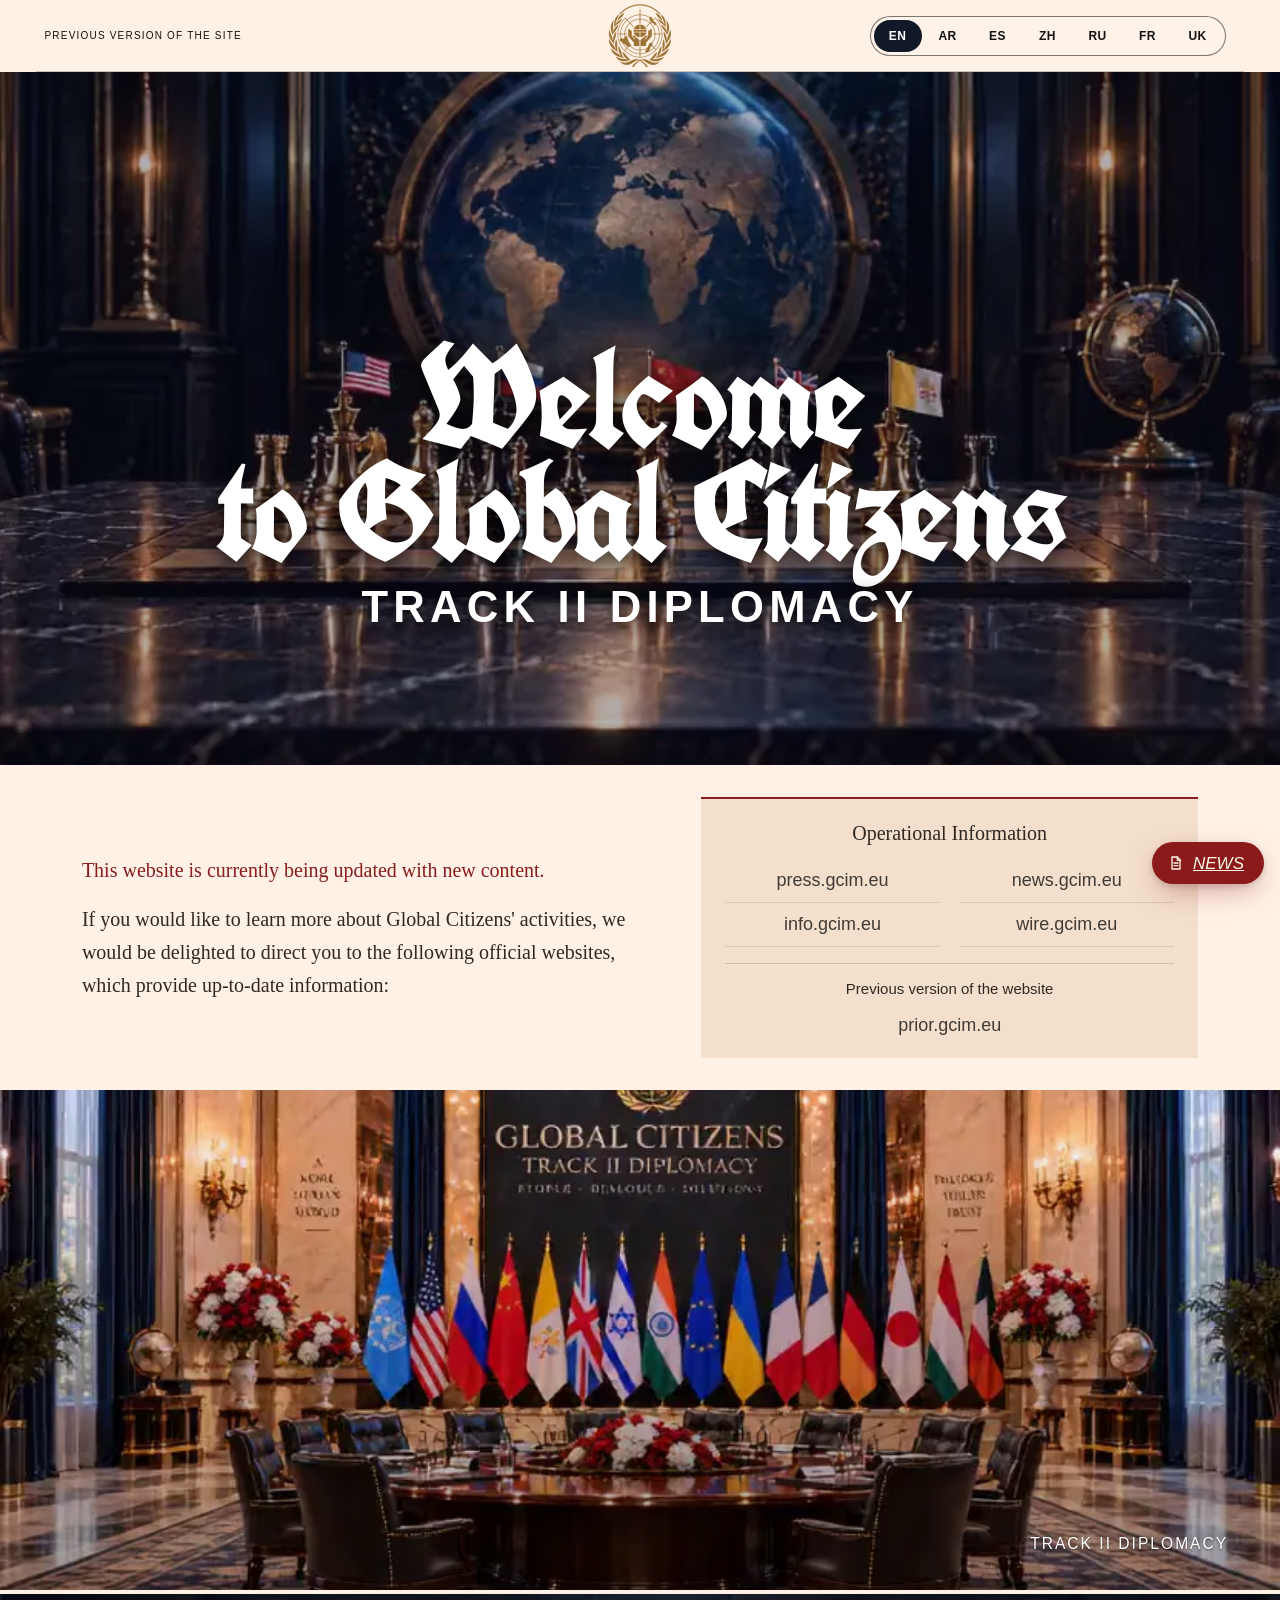
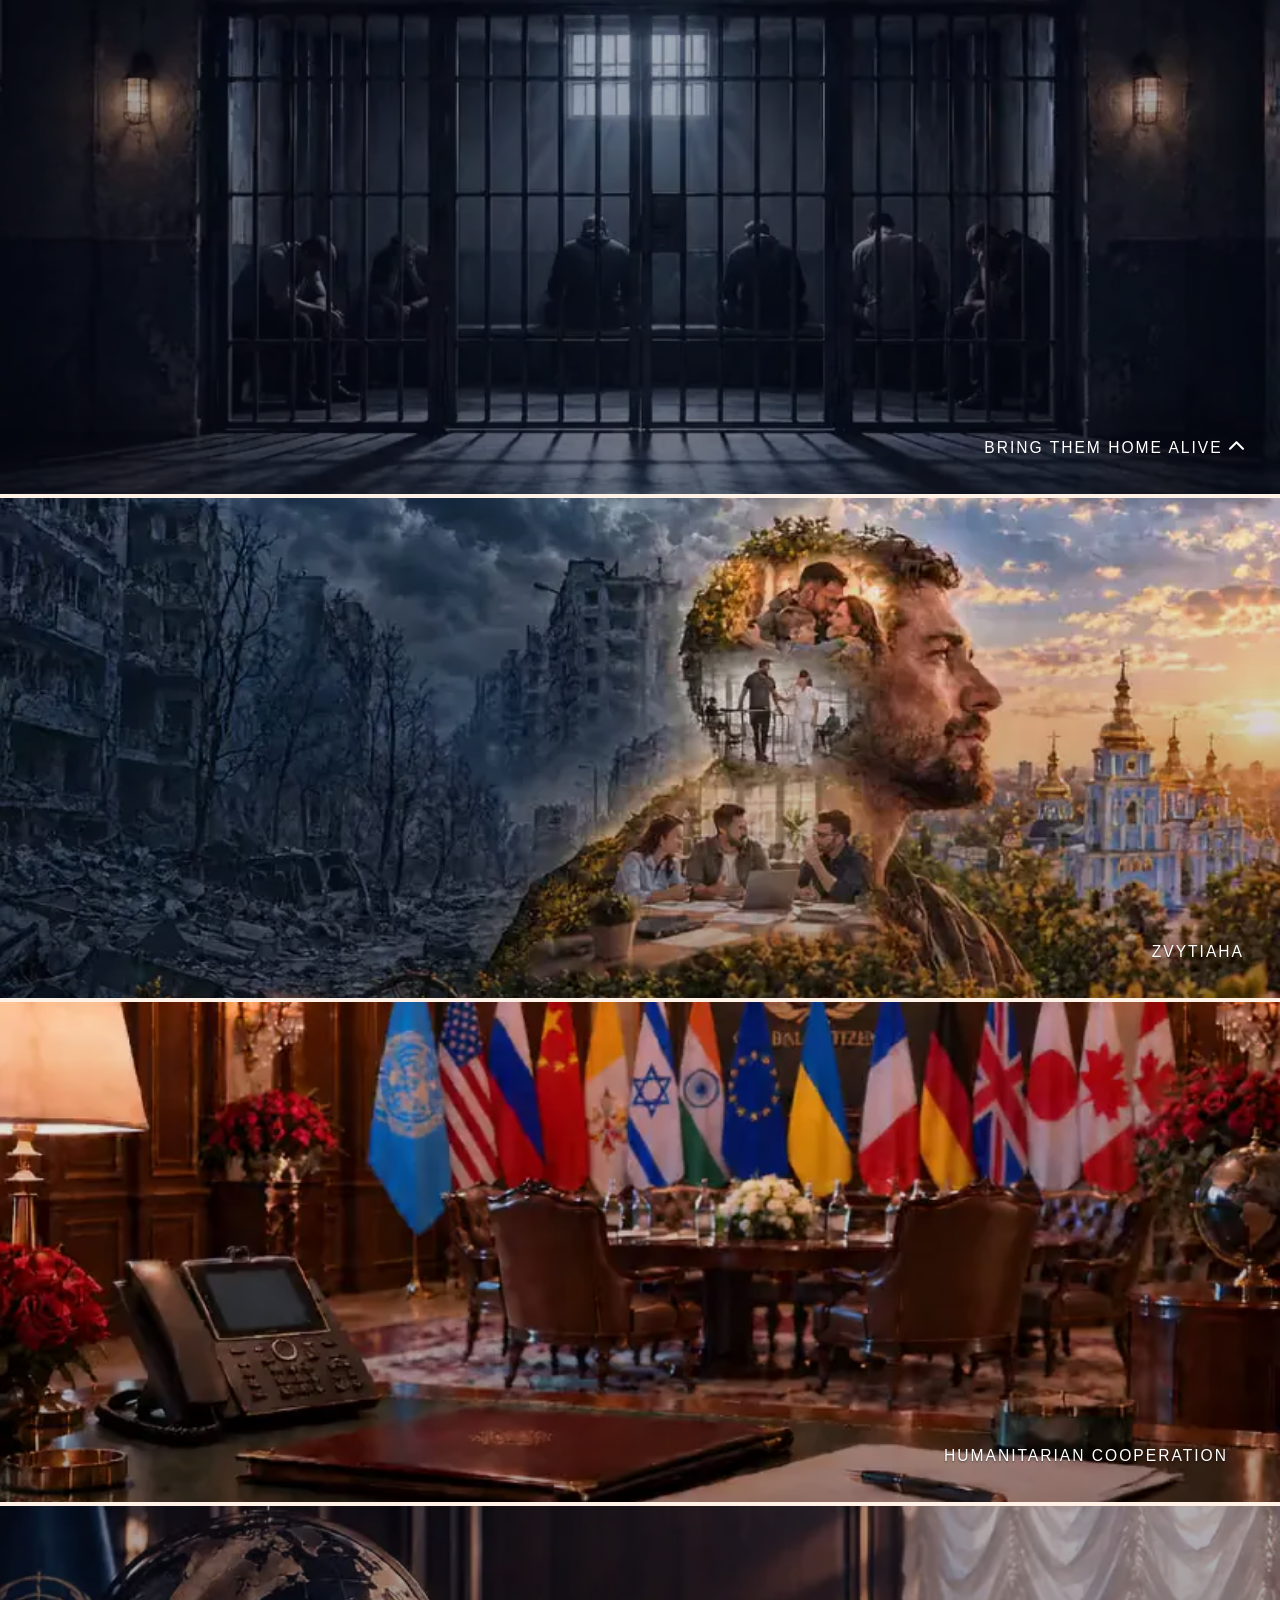
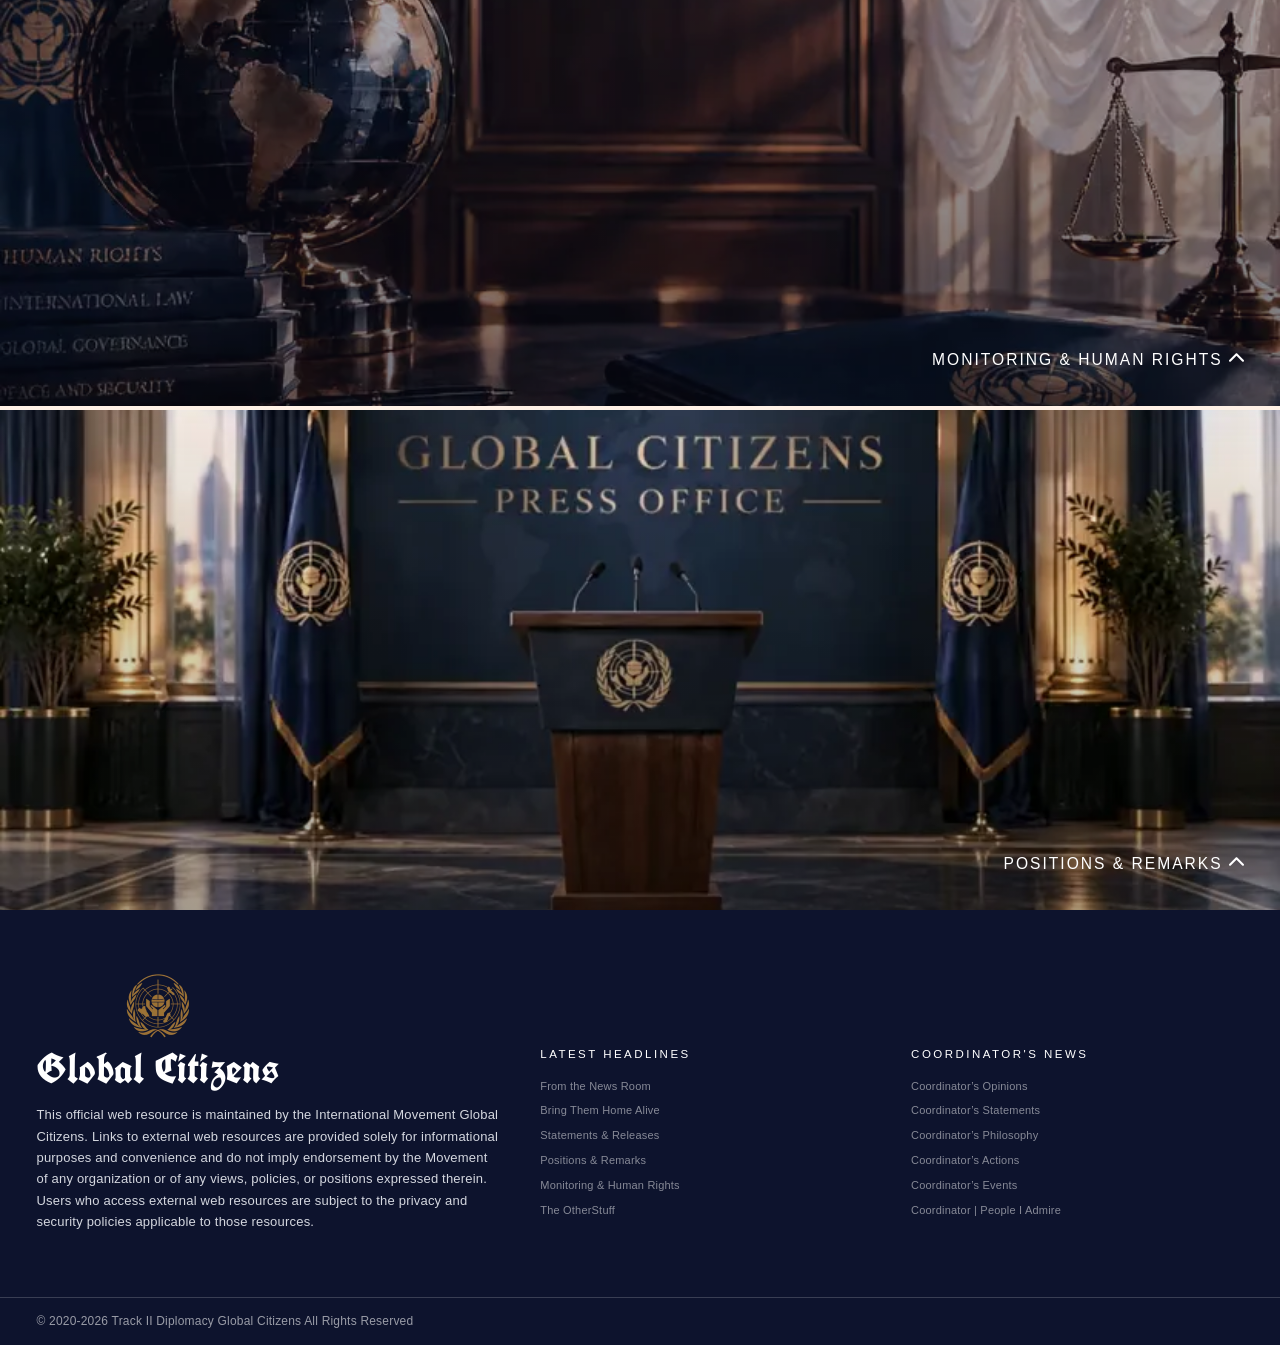
==== commit 28196d07: "1" ====
--- a/index.html
+++ b/index.html
@@ -1,491 +1,55 @@
 <!DOCTYPE html>
-<html lang="en"><head>
-<meta http-equiv="content-type" content="text/html; charset=UTF-8">
-	<meta charset="UTF-8">
+<html lang="en-US"><head>
+<link rel="icon" type="image/png" sizes="32x32" href="assets/favicon-32.png?v=17">
+<link rel="icon" type="image/png" sizes="192x192" href="assets/favicon-192.png?v=17">
+<link rel="icon" type="image/png" sizes="512x512" href="assets/favicon-512.png?v=17">
+<link rel="shortcut icon" href="assets/favicon.ico?v=17">
+<link rel="apple-touch-icon" sizes="180x180" href="apple-touch-icon.png?v=17">
+
+<meta charset="UTF-8">
 	<meta name="viewport" content="width=device-width, initial-scale=1">
 <meta name="robots" content="index, follow, max-image-preview:large, max-snippet:-1, max-video-preview:-1">
 
-	<meta property="og:locale" content="en_US">
-	<meta property="og:type" content="website">
-	<meta property="og:title" content="Global Citizens">
-<meta property="og:url" content="#">
-	<meta property="og:site_name" content="Global Citizens">
-	<meta property="article:publisher" content="#">
-	<meta property="article:modified_time" content="2026-07-22T13:21:31+00:00">
-	<meta property="og:image" content="#">
-	<meta property="og:image:width" content="1200">
-	<meta property="og:image:height" content="628">
-	<meta property="og:image:type" content="image/jpeg">
-	<meta name="twitter:card" content="summary_large_image">
-	<meta name="twitter:title" content="Global Citizens">
-<meta name="twitter:image" content="#">
-	<meta name="twitter:site" content="@globalcitizens">
-	
-<title>Global Citizens</title>
- 
-	<meta name="apple-mobile-web-app-title" content="Global Citizens">
+	<title>Global Citizens — Official Website</title>
+<meta name="description" content="Official website of the Global Citizens International Movement. Find operational information and links to the Movement’s official web resources.">
+<link rel="canonical" href="https://gcim.eu/">
+<link rel="alternate" hreflang="en-US" href="https://gcim.eu/">
+<link rel="alternate" hreflang="ru" href="https://gcim.eu/index-ru.html">
+<link rel="alternate" hreflang="fr" href="https://gcim.eu/index-fr.html">
+<link rel="alternate" hreflang="es" href="https://gcim.eu/index-es.html">
+<link rel="alternate" hreflang="ar" href="https://gcim.eu/index-ar.html">
+<link rel="alternate" hreflang="zh-CN" href="https://gcim.eu/index-zh.html">
+<link rel="alternate" hreflang="uk" href="https://gcim.eu/index-uk.html">
+<link rel="alternate" hreflang="x-default" href="https://gcim.eu/">
+<meta property="og:locale" content="en_US">
+<meta property="og:type" content="website">
+<meta property="og:title" content="Global Citizens — Official Website">
+<meta property="og:description" content="Official website of the Global Citizens International Movement. Find operational information and links to the Movement’s official web resources.">
+<meta property="og:url" content="https://gcim.eu/">
+<meta property="og:site_name" content="Global Citizens">
+<meta property="article:publisher" content="https://gcim.eu/">
+<meta property="article:modified_time" content="2026-10-24T10:52:30+00:00">
+<meta property="og:image" content="https://gcim.eu/assets/social-preview.jpg">
+<meta property="og:image:width" content="1200">
+<meta property="og:image:height" content="630">
+<meta property="og:image:type" content="image/jpeg">
+<meta property="og:image:alt" content="Global Citizens">
+<meta name="twitter:card" content="summary_large_image">
+<meta name="twitter:title" content="Global Citizens — Official Website">
+<meta name="twitter:description" content="Official website of the Global Citizens International Movement. Find operational information and links to the Movement’s official web resources.">
+<meta name="twitter:image" content="https://gcim.eu/assets/social-preview.jpg">
+<meta name="twitter:image:alt" content="Global Citizens">
+<meta name="twitter:site" content="@globalcitizens">
+
+<meta name="apple-mobile-web-app-title" content="Global Citizens">
 	<meta name="application-name" content="Global Citizens">
 	<meta name="theme-color" content="#f5f5f5">
 	<meta name="msapplication-TileColor" content="#0D132D">
 
-<style id="core/social-link-inline-css">
-.gcim-block-social-link{background:none!important;color:inherit!important}.gcim-block-social-link-anchor{padding:0!important;pointer-events:none!important;cursor:default!important}.gcim-block-social-link:focus,.gcim-block-social-link:hover{transform:none!important}
-
-/*# sourceURL=# */
-</style>
-<link rel="stylesheet" id="all-css-6" href="Global%20Citizens_files/style.min_aIma.css" type="text/css" media="all">
-<link rel="stylesheet" id="all-css-8" href="Global%20Citizens_files/style-index_aIma.css" type="text/css" media="all">
-
-<link rel="stylesheet" id="all-css-12" href="Global%20Citizens_files/style-index_002_aIma.css" type="text/css" media="all">
-<style id="gcim-block-spacer-inline-css">
-.gcim-block-spacer{clear:both}
-/*# sourceURL=# */
-</style>
-<style id="gcim-block-group-inline-css">
-.gcim-block-group{box-sizing:border-box}:where(.gcim-block-group.gcim-block-group-is-layout-constrained){position:relative}
-/*# sourceURL=# */
-</style>
-<style id="core/group-inline-css">
-.gcim-block-group.has-hyperlink{position:relative}.gcim-block-group.has-hyperlink:not(.gcim-editor-block-list__block)>:nth-child(2){margin-block-start:0}.gcim-block-group.has-hyperlink a.gcim-block-group__action{height:100%;left:0;position:absolute;top:0;width:100%;z-index:3}.gcim-block-group.has-hyperlink .gcim-block-button,.gcim-block-group.has-hyperlink a{position:relative;z-index:4}
-
-/*# sourceURL=# */
-</style>
-
-<style id="gcim-video-accordion-item-style-inline-css">
-.gcim-video-accordion-item{--gcim--video-accordion-item--hover-scale:1;flex:1 1 0;min-width:0;overflow:hidden;position:relative;transition:flex .35s ease,transform .35s ease}.gcim-video-accordion-item__placeholder{background:#f5f5f7;color:#555;display:grid;font-style:italic;height:100%;place-items:center}.gcim-video-accordion-item__media{inset:0;min-height:100%;position:absolute;z-index:0}.gcim-video-accordion-item__media img,.gcim-video-accordion-item__media video{display:block;height:100%;-o-object-fit:cover;object-fit:cover;transition:transform .35s ease;width:100%}.gcim-video-accordion-item__media:after{background:linear-gradient(180deg,transparent,rgba(0,0,0,.35));content:"";inset:0;pointer-events:none;position:absolute}.gcim-video-accordion-item__mute-toggle{align-items:center;background:rgba(0,0,0,.2);border:none;border-radius:50%;color:#fff;cursor:pointer;display:flex;height:36px;justify-content:center;opacity:0;position:absolute;right:8px;top:8px;transition:opacity .2s ease,visibility .2s ease;visibility:hidden;width:36px;z-index:5}.is-active .gcim-video-accordion-item__mute-toggle{opacity:1;visibility:visible}.gcim-video-accordion-item__mute-toggle:focus-visible{outline:2px solid #fff;outline-offset:2px}.gcim-video-accordion-item__mute-toggle .icon-muted[hidden],.gcim-video-accordion-item__mute-toggle .icon-unmuted[hidden]{display:none}.gcim-video-accordion-item__mute-toggle svg{height:20px;min-height:20px;min-width:20px;vertical-align:middle;width:20px}.gcim-video-accordion-item__link{inset:0;position:absolute;z-index:2}.gcim-video-accordion-item__content{bottom:0;color:#fff;left:0;opacity:0;padding:16px;position:absolute;right:0;text-shadow:0 1px 2px rgba(0,0,0,.5);transform:translateY(8px);transition:opacity .2s ease,transform .2s ease;z-index:1}.gcim-video-accordion-item__content .gcim-video-accordion-item__title{display:inline-block;font-size:18px;line-height:1.2;line-height:1;margin:0;text-transform:uppercase}.gcim-video-accordion-item__content .gcim-video-accordion-item__title a{text-decoration:none}.gcim-video-accordion-item__content .gcim-video-accordion-item__title svg{height:.625em;margin-top:-2px;opacity:0;transform:rotate(90deg);transition:opacity .2s ease,visibility .2s ease;vertical-align:middle;visibility:hidden;width:.625em}.gcim-video-accordion-item__content .gcim-video-accordion-item__title svg path{fill:currentColor}@media(hover:none){.gcim-video-accordion-item.has-link .gcim-video-accordion-item__title svg{opacity:1;visibility:visible}}@media(hover:hover){.gcim-video-accordion-item.has-link:hover .gcim-video-accordion-item__title svg{opacity:1;visibility:visible}}.gcim-video-accordion-item.show-title-minimized .gcim-video-accordion-item__content{opacity:1;transform:translateY(0)}@media(hover:hover){.gcim-video-accordion-item.show-title-expanded:hover .gcim-video-accordion-item__content{opacity:1;transform:translateY(0)}}.gcim-video-accordion-item.show-title-both .gcim-video-accordion-item__content,.gcim-video-accordion-item.show-title-expanded.is-active .gcim-video-accordion-item__content{opacity:1;transform:translateY(0)}@media(hover:hover){.gcim-video-accordion-item:hover .gcim-video-accordion-item__content{opacity:1;transform:translateY(0)}.gcim-video-accordion-item:hover .gcim-video-accordion-item__media img,.gcim-video-accordion-item:hover .gcim-video-accordion-item__media video{transform:scale(var(--gcim--video-accordion-item--hover-scale))}}.gcim-video-accordion-item.is-active .gcim-video-accordion-item__content{opacity:1;transform:translateY(0)}[data-show-title=never] .gcim-video-accordion-item__content{opacity:0!important;transform:translateY(8px)!important}[data-show-title=minimized] .gcim-video-accordion-item__content{opacity:1;transform:translateY(0)}@media(hover:hover){[data-show-title=minimized] .gcim-video-accordion-item:hover .gcim-video-accordion-item__content{opacity:0;transform:translateY(8px)}}[data-show-title=expanded] .gcim-video-accordion-item__content,[data-show-title=minimized] .gcim-video-accordion-item.is-active .gcim-video-accordion-item__content{opacity:0;transform:translateY(8px)}@media(hover:hover){[data-show-title=expanded] .gcim-video-accordion-item:hover .gcim-video-accordion-item__content{opacity:1;transform:translateY(0)}}[data-show-title=both] .gcim-video-accordion-item__content,[data-show-title=expanded] .gcim-video-accordion-item.is-active .gcim-video-accordion-item__content{opacity:1;transform:translateY(0)}
-
-/*# sourceURL=# */
-</style>
-<style id="gcim-video-accordion-style-inline-css">
-.gcim-video-accordion{--gcim--custom--style--block-gap:8px;--gcim--video-accordion--height:480px;--gcim--video-accordion--mobile-collapsed:140px;align-items:stretch!important;display:flex;gap:var(--gcim--custom--style--block-gap);height:var(--gcim--video-accordion--height);overflow:hidden}.gcim-video-accordion>:where([class*=gcim-container-]){align-items:stretch;display:flex;flex:1 1 auto;gap:var(--gcim--custom--style--block-gap);min-width:0}.gcim-video-accordion>.gcim-video-accordion-item,.gcim-video-accordion>:where([class*=gcim-container-])>.gcim-video-accordion-item{flex:1 1 0;min-width:0;transition:flex .35s ease,height .35s ease,transform .35s ease}.gcim-video-accordion>.gcim-video-accordion-item.is-active,.gcim-video-accordion>:where([class*=gcim-container-])>.gcim-video-accordion-item.is-active{flex:5 1 0}@media(hover:hover){.gcim-video-accordion:hover>.gcim-video-accordion-item,.gcim-video-accordion:hover>:where([class*=gcim-container-])>.gcim-video-accordion-item{flex:1 1 0}.gcim-video-accordion:hover>.gcim-video-accordion-item:hover,.gcim-video-accordion:hover>:where([class*=gcim-container-])>.gcim-video-accordion-item:hover{flex:5 1 0}}.gcim-video-accordion.is-vertical{flex-direction:column;height:auto}.gcim-video-accordion.is-vertical>:where([class*=gcim-container-]){flex-direction:column}.gcim-video-accordion.is-vertical>.gcim-video-accordion-item,.gcim-video-accordion.is-vertical>:where([class*=gcim-container-])>.gcim-video-accordion-item{flex:0 0 var(--gcim--video-accordion--height);height:var(--gcim--video-accordion--height);transition:flex-basis .35s ease,height .35s ease,transform .35s ease}@media(hover:hover){.gcim-video-accordion.is-vertical>.gcim-video-accordion-item:hover,.gcim-video-accordion.is-vertical>:where([class*=gcim-container-])>.gcim-video-accordion-item:hover{flex-basis:calc(var(--gcim--video-accordion--height)*var(--gcim--video-accordion--hover-expansion, 1.2));height:calc(var(--gcim--video-accordion--height)*var(--gcim--video-accordion--hover-expansion, 1.2))}}@media(max-width:781px){.gcim-video-accordion{display:block;height:auto;overflow:visible}.gcim-video-accordion>.gcim-video-accordion-item,.gcim-video-accordion>:where([class*=gcim-container-])>.gcim-video-accordion-item{flex:none;height:var(--gcim--video-accordion--mobile-collapsed);margin-bottom:var(--gcim--custom--style--block-gap);min-width:0;position:relative;width:100%}.gcim-video-accordion>.gcim-video-accordion-item.is-active,.gcim-video-accordion>:where([class*=gcim-container-])>.gcim-video-accordion-item.is-active{height:min(60vh,var(--gcim--video-accordion--height))}.gcim-video-accordion>.gcim-video-accordion-item:last-child,.gcim-video-accordion>:where([class*=gcim-container-])>.gcim-video-accordion-item:last-child{margin-bottom:0}}@media(prefers-reduced-motion:reduce){.gcim-video-accordion>.gcim-video-accordion-item,.gcim-video-accordion>:where([class*=gcim-container-])>.gcim-video-accordion-item{transition:none}}
-
-/*# sourceURL=# */
-</style>
-<style id="gcim-block-post-content-inline-css">
-.gcim-block-post-content{display:flow-root}
-/*# sourceURL=# */
-</style>
-
-<link rel="stylesheet" id="all-css-34" href="Global%20Citizens_files/global-citizens-footer_aIma.css" type="text/css" media="all">
-<style id="gcim-block-library-inline-css">
-:root{--gcim-block-synced-color:#7a00df;--gcim-ui-theme-color:#007cba;}@media (min-resolution:192dpi){:root{}}.gcim-element-button{cursor:pointer}:root .has-very-light-gray-background-color{background-color:#eee}:root .has-very-dark-gray-background-color{background-color:#313131}:root .has-very-light-gray-color{color:#eee}:root .has-very-dark-gray-color{color:#313131}:root .has-vivid-green-cyan-to-vivid-cyan-blue-gradient-background{background:linear-gradient(135deg,#00d084,#0693e3)}:root .has-purple-crush-gradient-background{background:linear-gradient(135deg,#34e2e4,#4721fb 50%,#ab1dfe)}:root .has-hazy-dawn-gradient-background{background:linear-gradient(135deg,#faaca8,#dad0ec)}:root .has-subdued-olive-gradient-background{background:linear-gradient(135deg,#fafae1,#67a671)}:root .has-atomic-cream-gradient-background{background:linear-gradient(135deg,#fdd79a,#004a59)}:root .has-nightshade-gradient-background{background:linear-gradient(135deg,#330968,#31cdcf)}:root .has-midnight-gradient-background{background:linear-gradient(135deg,#020381,#2874fc)}:root{--gcim--preset--font-size--normal:16px;--gcim--preset--font-size--huge:42px}.has-regular-font-size{font-size:1em}.has-larger-font-size{font-size:2.625em}.has-normal-font-size{font-size:var(--gcim--preset--font-size--normal)}.has-huge-font-size{font-size:var(--gcim--preset--font-size--huge)}:root .has-text-align-center{text-align:center}:root .has-text-align-left{text-align:left}:root .has-text-align-right{text-align:right}.has-fit-text{white-space:nowrap!important}#end-resizable-editor-section{display:none}.aligncenter{clear:both}.items-justified-left{justify-content:flex-start}.items-justified-center{justify-content:center}.items-justified-right{justify-content:flex-end}.items-justified-space-between{justify-content:space-between}.screen-reader-text{word-wrap:normal!important;border:0;clip-path:inset(50%);height:1px;margin:-1px;overflow:hidden;padding:0;position:absolute;width:1px;word-break:normal!important}.screen-reader-text:focus{background-color:#ddd;clip-path:none;color:#444;display:block;font-size:1em;height:auto;left:5px;line-height:normal;padding:15px 23px 14px;text-decoration:none;top:5px;width:auto;z-index:100000}html :where(.has-border-color){border-style:solid}html :where([style^=border-color],[style*=";border-color"],[style*="; border-color"]){border-style:solid}html :where([style^=border-top-color],[style*=";border-top-color"],[style*="; border-top-color"]){border-top-style:solid}html :where([style^=border-right-color],[style*=";border-right-color"],[style*="; border-right-color"]){border-right-style:solid}html :where([style^=border-bottom-color],[style*=";border-bottom-color"],[style*="; border-bottom-color"]){border-bottom-style:solid}html :where([style^=border-left-color],[style*=";border-left-color"],[style*="; border-left-color"]){border-left-style:solid}html :where([style^=border-width],[style*=";border-width"],[style*="; border-width"]){border-style:solid}html :where([style^=border-top-width],[style*=";border-top-width"],[style*="; border-top-width"]){border-top-style:solid}html :where([style^=border-right-width],[style*=";border-right-width"],[style*="; border-right-width"]){border-right-style:solid}html :where([style^=border-bottom-width],[style*=";border-bottom-width"],[style*="; border-bottom-width"]){border-bottom-style:solid}html :where([style^=border-left-width],[style*=";border-left-width"],[style*="; border-left-width"]){border-left-style:solid}html :where(img[class*=gcim-image-]){height:auto;max-width:100%}:where(figure){margin:0 0 1em}html :where(.is-position-sticky){}@media screen and (max-width:600px){html :where(.is-position-sticky){}}
-/*# sourceURL=/gcim-includes/css/dist/block-library/common.min.css */
-</style>
-<style id="global-styles-inline-css">
-:root{--gcim--preset--color--black: #000000;--gcim--preset--color--cyan-bluish-gray: #abb8c3;--gcim--preset--color--white: #FFFFFF;--gcim--preset--color--pale-pink: #f78da7;--gcim--preset--color--vivid-red: #cf2e2e;--gcim--preset--color--luminous-vivid-orange: #ff6900;--gcim--preset--color--luminous-vivid-amber: #fcb900;--gcim--preset--color--light-green-cyan: #7bdcb5;--gcim--preset--color--vivid-green-cyan: #00d084;--gcim--preset--color--pale-cyan-blue: #8ed1fc;--gcim--preset--color--vivid-cyan-blue: #0693e3;--gcim--preset--color--vivid-purple: #9b51e0;--gcim--preset--color--charcoal: #293340;--gcim--preset--color--deep-navy-blue: #0D132D;--gcim--preset--color--navy-blue: #151A30;--gcim--preset--color--navy-accent: #141F4D;--gcim--preset--color--zodiac-blue: #0B1B33;--gcim--preset--color--vivid-cyan: #0DCBFF;--gcim--preset--color--money: #389800;--gcim--preset--color--amber: #FFBD00;--gcim--preset--color--deep-red: #730000;--gcim--preset--color--red: #B50000;--gcim--preset--color--gray: #8A8A8A;--gcim--preset--color--pale-gray: #D9DEE8;--gcim--preset--color--stone: #E8E6E0;--gcim--preset--color--light-gray: #F3F3F3;--gcim--preset--gradient--vivid-cyan-blue-to-vivid-purple: linear-gradient(135deg,rgb(6,147,227) 0%,rgb(155,81,224) 100%);--gcim--preset--gradient--light-green-cyan-to-vivid-green-cyan: linear-gradient(135deg,rgb(122,220,180) 0%,rgb(0,208,130) 100%);--gcim--preset--gradient--luminous-vivid-amber-to-luminous-vivid-orange: linear-gradient(135deg,rgb(252,185,0) 0%,rgb(255,105,0) 100%);--gcim--preset--gradient--luminous-vivid-orange-to-vivid-red: linear-gradient(135deg,rgb(255,105,0) 0%,rgb(207,46,46) 100%);--gcim--preset--gradient--very-light-gray-to-cyan-bluish-gray: linear-gradient(135deg,rgb(238,238,238) 0%,rgb(169,184,195) 100%);--gcim--preset--gradient--cool-to-warm-spectrum: linear-gradient(135deg,rgb(74,234,220) 0%,rgb(151,120,209) 20%,rgb(207,42,186) 40%,rgb(238,44,130) 60%,rgb(251,105,98) 80%,rgb(254,248,76) 100%);--gcim--preset--gradient--blush-light-purple: linear-gradient(135deg,rgb(255,206,236) 0%,rgb(152,150,240) 100%);--gcim--preset--gradient--blush-bordeaux: linear-gradient(135deg,rgb(254,205,165) 0%,rgb(254,45,45) 50%,rgb(107,0,62) 100%);--gcim--preset--gradient--luminous-dusk: linear-gradient(135deg,rgb(255,203,112) 0%,rgb(199,81,192) 50%,rgb(65,88,208) 100%);--gcim--preset--gradient--pale-ocean: linear-gradient(135deg,rgb(255,245,203) 0%,rgb(182,227,212) 50%,rgb(51,167,181) 100%);--gcim--preset--gradient--electric-grass: linear-gradient(135deg,rgb(202,248,128) 0%,rgb(113,206,126) 100%);--gcim--preset--gradient--midnight: linear-gradient(135deg,rgb(2,3,129) 0%,rgb(40,116,252) 100%);--gcim--preset--gradient--blue: linear-gradient(180deg, var(--gcim--preset--color--navy-accent) 0%, var(--gcim--preset--color--navy-blue) 100%);--gcim--preset--gradient--blue-alt: linear-gradient(321deg, var(--gcim--preset--color--navy-accent) 7.41%, #12347F 80.62%);--gcim--preset--gradient--topper: linear-gradient(0deg, var(--gcim--preset--color--deep-navy-blue) 24.28%, var(--gcim--preset--color--zodiac-blue) 100%);--gcim--preset--font-size--small: var(--gcim--custom--typography--small--font-size);--gcim--preset--font-size--medium: var(--gcim--custom--typography--medium--font-size);--gcim--preset--font-size--large: var(--gcim--custom--typography--large--font-size);--gcim--preset--font-size--x-large: 42px;--gcim--preset--font-size--small-caps: var(--gcim--custom--typography--small-caps--font-size);--gcim--preset--font-size--intermediate: var(--gcim--custom--typography--intermediate--font-size);--gcim--preset--font-size--regular: var(--gcim--custom--typography--body--font-size);--gcim--preset--font-size--display: var(--gcim--custom--typography--display--font-size);--gcim--preset--font-size--heading-1: var(--gcim--custom--typography--heading-1--font-size);--gcim--preset--font-size--heading-2: var(--gcim--custom--typography--heading-2--font-size);--gcim--preset--font-size--heading-3: var(--gcim--custom--typography--heading-3--font-size);--gcim--preset--font-size--heading-4: var(--gcim--custom--typography--heading-4--font-size);--gcim--preset--font-size--heading-5: var(--gcim--custom--typography--heading-5--font-size);--gcim--preset--font-size--heading-6: var(--gcim--custom--typography--heading-6--font-size);--gcim--preset--font-family--instrument-sans: "Instrument Sans", sans-serif;--gcim--preset--font-family--instrument-serif: "Instrument Serif", serif;--gcim--preset--font-family--nord: "Nord", serif;--gcim--preset--spacing--20: 20px;--gcim--preset--spacing--40: clamp(2rem, 0.352rem + 4.396vw, 2.5rem);--gcim--preset--spacing--8: 8px;--gcim--preset--spacing--10: 10px;--gcim--preset--spacing--12: 12px;--gcim--preset--spacing--15: 15px;--gcim--preset--spacing--16: 16px;--gcim--preset--spacing--24: 24px;--gcim--preset--spacing--30-16: clamp(1rem, -1.885rem + 7.692vw, 1.875rem);--gcim--preset--spacing--32: 32px;--gcim--preset--spacing--36: 36px;--gcim--preset--spacing--36-18: clamp(1.125rem, -2.584rem + 9.89vw, 2.25rem);--gcim--preset--spacing--48: clamp(2.5rem, 0.852rem + 4.396vw, 3rem);--gcim--preset--spacing--64: clamp(3rem, -0.297rem + 8.791vw, 4rem);--gcim--preset--spacing--72: clamp(3.25rem, -0.871rem + 10.989vw, 4.5rem);--gcim--preset--spacing--120: clamp(4.5rem, -5.39rem + 26.374vw, 7.5rem);--gcim--custom--typography--font-family--sans-serif: var(--gcim--preset--font-family--instrument-sans);--gcim--custom--typography--font-family--serif: var(--gcim--preset--font-family--instrument-serif);--gcim--custom--typography--small-caps--font-family: var(--gcim--preset--font-family--instrument-sans);--gcim--custom--typography--small-caps--font-weight: 400;--gcim--custom--typography--small-caps--font-size: var(--gcim--custom--typography--small-caps--font-size);--gcim--custom--typography--small-caps--line-height: 1.25;--gcim--custom--typography--small-caps--letter-spacing: 0px;--gcim--custom--typography--small-caps--text-transform: uppercase;--gcim--custom--typography--small--font-family: var(--gcim--preset--font-family--instrument-sans);--gcim--custom--typography--small--font-weight: 400;--gcim--custom--typography--small--font-size: var(--gcim--custom--typography--small--font-size);--gcim--custom--typography--small--line-height: 1.6;--gcim--custom--typography--small--letter-spacing: 0px;--gcim--custom--typography--small--text-transform: none;--gcim--custom--typography--medium--font-family: var(--gcim--preset--font-family--instrument-sans);--gcim--custom--typography--medium--font-weight: 400;--gcim--custom--typography--medium--font-size: var(--gcim--custom--typography--medium--font-size);--gcim--custom--typography--medium--line-height: 1.6;--gcim--custom--typography--medium--letter-spacing: 0px;--gcim--custom--typography--medium--text-transform: none;--gcim--custom--typography--intermediate--font-family: var(--gcim--preset--font-family--instrument-sans);--gcim--custom--typography--intermediate--font-weight: 400;--gcim--custom--typography--intermediate--font-size: var(--gcim--custom--typography--intermediate--font-size);--gcim--custom--typography--intermediate--line-height: 1.6;--gcim--custom--typography--intermediate--letter-spacing: 0px;--gcim--custom--typography--intermediate--text-transform: none;--gcim--custom--typography--body--font-family: var(--gcim--preset--font-family--instrument-sans);--gcim--custom--typography--body--font-weight: 400;--gcim--custom--typography--body--font-size: var(--gcim--custom--typography--body--font-size);--gcim--custom--typography--body--line-height: 1.6;--gcim--custom--typography--body--letter-spacing: 0.2px;--gcim--custom--typography--body--text-transform: none;--gcim--custom--typography--large--font-family: var(--gcim--preset--font-family--instrument-sans);--gcim--custom--typography--large--font-weight: 400;--gcim--custom--typography--large--font-size: var(--gcim--custom--typography--large--font-size);--gcim--custom--typography--large--line-height: 1.6;--gcim--custom--typography--large--letter-spacing: 0.2px;--gcim--custom--typography--large--text-transform: none;--gcim--custom--typography--display--font-family: var(--gcim--preset--font-family--instrument-serif);--gcim--custom--typography--display--font-weight: 400;--gcim--custom--typography--display--font-size: var(--gcim--custom--typography--display--font-size);--gcim--custom--typography--display--line-height: 1.18;--gcim--custom--typography--display--text-transform: uppercase;--gcim--custom--typography--display--letter-spacing: 3.64;--gcim--custom--typography--heading-1--font-family: var(--gcim--preset--font-family--instrument-serif);--gcim--custom--typography--heading-1--font-weight: 400;--gcim--custom--typography--heading-1--font-size: var(--gcim--custom--typography--heading-1--font-size);--gcim--custom--typography--heading-1--line-height: 1.08;--gcim--custom--typography--heading-1--letter-spacing: 1.2px;--gcim--custom--typography--heading-1--text-transform: none;--gcim--custom--typography--heading-2--font-family: var(--gcim--preset--font-family--instrument-serif);--gcim--custom--typography--heading-2--font-weight: 400;--gcim--custom--typography--heading-2--font-size: var(--gcim--custom--typography--heading-2--font-size);--gcim--custom--typography--heading-2--line-height: 1.18;--gcim--custom--typography--heading-2--letter-spacing: 0.76px;--gcim--custom--typography--heading-2--text-transform: none;--gcim--custom--typography--heading-3--font-family: var(--gcim--preset--font-family--instrument-serif);--gcim--custom--typography--heading-3--font-weight: 400;--gcim--custom--typography--heading-3--font-size: var(--gcim--custom--typography--heading-3--font-size);--gcim--custom--typography--heading-3--line-height: 1.18;--gcim--custom--typography--heading-3--letter-spacing: 0.56px;--gcim--custom--typography--heading-3--text-transform: none;--gcim--custom--typography--heading-4--font-family: var(--gcim--preset--font-family--instrument-serif);--gcim--custom--typography--heading-4--font-weight: 400;--gcim--custom--typography--heading-4--font-size: var(--gcim--custom--typography--heading-4--font-size);--gcim--custom--typography--heading-4--line-height: 1.18;--gcim--custom--typography--heading-4--letter-spacing: 0.48px;--gcim--custom--typography--heading-4--text-transform: none;--gcim--custom--typography--heading-5--font-family: var(--gcim--preset--font-family--instrument-serif);--gcim--custom--typography--heading-5--font-weight: 400;--gcim--custom--typography--heading-5--font-size: var(--gcim--custom--typography--heading-5--font-size);--gcim--custom--typography--heading-5--line-height: 1.18;--gcim--custom--typography--heading-5--letter-spacing: 0.4px;--gcim--custom--typography--heading-5--text-transform: none;--gcim--custom--typography--heading-6--font-family: var(--gcim--preset--font-family--instrument-sans);--gcim--custom--typography--heading-6--font-weight: 600;--gcim--custom--typography--heading-6--font-size: var(--gcim--custom--typography--heading-6--font-size);--gcim--custom--typography--heading-6--line-height: 1.18;--gcim--custom--typography--heading-6--letter-spacing: 0.84px;--gcim--custom--typography--heading-6--text-transform: uppercase;}.gcim-block-button{}:root { --gcim--style--global--content-size: var(--gcim--style--global--content-size);--gcim--style--global--wide-size: var(--gcim--style--global--wide-size); }:where(body) { margin: 0; }.gcim-site-blocks { padding-top: var(--gcim--style--root--padding-top); padding-bottom: var(--gcim--style--root--padding-bottom); }.has-global-padding { padding-right: var(--gcim--style--root--padding-right); padding-left: var(--gcim--style--root--padding-left); }.has-global-padding > .alignfull { margin-right: calc(var(--gcim--style--root--padding-right) * -1); margin-left: calc(var(--gcim--style--root--padding-left) * -1); }.has-global-padding :where(:not(.alignfull.is-layout-flow) > .has-global-padding:not(.gcim-block-block, .alignfull)) { padding-right: 0; padding-left: 0; }.has-global-padding :where(:not(.alignfull.is-layout-flow) > .has-global-padding:not(.gcim-block-block, .alignfull)) > .alignfull { margin-left: 0; margin-right: 0; }.gcim-site-blocks > .alignleft { float: left; margin-right: 2em; }.gcim-site-blocks > .alignright { float: right; margin-left: 2em; }.gcim-site-blocks > .aligncenter { justify-content: center; margin-left: auto; margin-right: auto; }:where(.gcim-site-blocks) > * { margin-block-start: var(--gcim--custom--style--block-gap); margin-block-end: 0; }:where(.gcim-site-blocks) > :first-child { margin-block-start: 0; }:where(.gcim-site-blocks) > :last-child { margin-block-end: 0; }:root {  }:root :where(.is-layout-flow) > :first-child{margin-block-start: 0;}:root :where(.is-layout-flow) > :last-child{margin-block-end: 0;}:root :where(.is-layout-flow) > *{margin-block-start: var(--gcim--custom--style--block-gap);margin-block-end: 0;}:root :where(.is-layout-constrained) > :first-child{margin-block-start: 0;}:root :where(.is-layout-constrained) > :last-child{margin-block-end: 0;}:root :where(.is-layout-constrained) > *{margin-block-start: var(--gcim--custom--style--block-gap);margin-block-end: 0;}:root :where(.is-layout-flex){gap: var(--gcim--custom--style--block-gap);}:root :where(.is-layout-grid){gap: var(--gcim--custom--style--block-gap);}.is-layout-flow > .alignleft{float: left;margin-inline-start: 0;margin-inline-end: 2em;}.is-layout-flow > .alignright{float: right;margin-inline-start: 2em;margin-inline-end: 0;}.is-layout-flow > .aligncenter{margin-left: auto !important;margin-right: auto !important;}.is-layout-constrained > .alignleft{float: left;margin-inline-start: 0;margin-inline-end: 2em;}.is-layout-constrained > .alignright{float: right;margin-inline-start: 2em;margin-inline-end: 0;}.is-layout-constrained > .aligncenter{margin-left: auto !important;margin-right: auto !important;}.is-layout-constrained > :where(:not(.alignleft):not(.alignright):not(.alignfull)){max-width: var(--gcim--style--global--content-size);margin-left: auto !important;margin-right: auto !important;}.is-layout-constrained > .alignwide{max-width: var(--gcim--style--global--wide-size);}body .is-layout-flex{display: flex;}.is-layout-flex{flex-wrap: wrap;align-items: center;}.is-layout-flex > :is(*, div){margin: 0;}body .is-layout-grid{display: grid;}.is-layout-grid > :is(*, div){margin: 0;}body{background-color: var(--gcim--preset--color--white);color: var(--gcim--preset--color--charcoal);font-family: var(--gcim--custom--typography--body--font-family);font-size: var(--gcim--custom--typography--body--font-size);font-weight: var(--gcim--custom--typography--body--font-weight);letter-spacing: var(--gcim--custom--typography--body--letter-spacing);line-height: var(--gcim--custom--typography--body--line-height);--gcim--style--root--padding-top: var(--gcim--custom--style--root--padding-top);--gcim--style--root--padding-right: var(--gcim--custom--style--root--padding-right);--gcim--style--root--padding-bottom: var(--gcim--custom--style--root--padding-bottom);--gcim--style--root--padding-left: var(--gcim--custom--style--root--padding-left);text-transform: var(--gcim--custom--typography--body--text-transform);}a:where(:not(.gcim-element-button)){color: inherit;text-decoration: underline;}h1, h2, h3, h4, h5, h6{font-family: var(--gcim--preset--font-family--instrument-serif);}h1{font-family: var(--gcim--custom--typography--heading-1--font-family);font-size: var(--gcim--custom--typography--heading-1--font-size);font-weight: var(--gcim--custom--typography--heading-1--font-weight);letter-spacing: var(--gcim--custom--typography--heading-1--letter-spacing);line-height: var(--gcim--custom--typography--heading-1--line-height);text-transform: var(--gcim--custom--typography--heading-1--text-transform);}h2{font-family: var(--gcim--custom--typography--heading-2--font-family);font-size: var(--gcim--custom--typography--heading-2--font-size);font-weight: var(--gcim--custom--typography--heading-2--font-weight);letter-spacing: var(--gcim--custom--typography--heading-2--letter-spacing);line-height: var(--gcim--custom--typography--heading-2--line-height);text-transform: var(--gcim--custom--typography--heading-2--text-transform);}h3{font-family: var(--gcim--custom--typography--heading-3--font-family);font-size: var(--gcim--custom--typography--heading-3--font-size);font-weight: var(--gcim--custom--typography--heading-3--font-weight);letter-spacing: var(--gcim--custom--typography--heading-3--letter-spacing);line-height: var(--gcim--custom--typography--heading-3--line-height);text-transform: var(--gcim--custom--typography--heading-3--text-transform);}h4{font-family: var(--gcim--custom--typography--heading-4--font-family);font-size: var(--gcim--custom--typography--heading-4--font-size);font-weight: var(--gcim--custom--typography--heading-4--font-weight);letter-spacing: var(--gcim--custom--typography--heading-4--letter-spacing);line-height: var(--gcim--custom--typography--heading-4--line-height);text-transform: var(--gcim--custom--typography--heading-4--text-transform);}h5{font-family: var(--gcim--custom--typography--heading-5--font-family);font-size: var(--gcim--custom--typography--heading-5--font-size);font-weight: var(--gcim--custom--typography--heading-5--font-weight);letter-spacing: var(--gcim--custom--typography--heading-5--letter-spacing);line-height: var(--gcim--custom--typography--heading-5--line-height);text-transform: var(--gcim--custom--typography--heading-5--text-transform);}h6{font-family: var(--gcim--custom--typography--heading-6--font-family);font-size: var(--gcim--custom--typography--heading-6--font-size);font-weight: var(--gcim--custom--typography--heading-6--font-weight);letter-spacing: var(--gcim--custom--typography--heading-6--letter-spacing);line-height: var(--gcim--custom--typography--heading-6--line-height);text-transform: var(--gcim--custom--typography--heading-6--text-transform);}:root :where(.gcim-element-button, .gcim-block-button__link){background-color: var(--gcim--preset--color--pale-gray);border-radius: 0px;border-color: var(--gcim--preset--color--pale-gray);border-width: 2px;border-style: solid;color: var(--gcim--preset--color--charcoal);font-family: var(--gcim--custom--typography--heading-6--font-family);font-size: var(--gcim--custom--typography--heading-6--font-size);font-style: inherit;font-weight: var(--gcim--custom--typography--heading-6--font-weight);letter-spacing: var(--gcim--custom--typography--heading-6--letter-spacing);line-height: var(--gcim--custom--typography--heading-6--line-height);padding-top: var(--gcim--preset--spacing--15);padding-right: var(--gcim--preset--spacing--20);padding-bottom: var(--gcim--preset--spacing--15);padding-left: var(--gcim--preset--spacing--20);text-decoration: none;text-transform: var(--gcim--custom--typography--heading-6--text-transform);}:root :where(.gcim-element-button:hover, .gcim-block-button__link:hover){background-color: var(--gcim--preset--color--light-gray);}:root :where(.gcim-element-caption, .gcim-block-audio figcaption, .gcim-block-embed figcaption, .gcim-block-gallery figcaption, .gcim-block-image figcaption, .gcim-block-table figcaption, .gcim-block-video figcaption){color: var(--gcim--preset--color--gray);font-size: var(--gcim--custom--typography--small--font-size);}.has-black-color{color: var(--gcim--preset--color--black) !important;}.has-cyan-bluish-gray-color{color: var(--gcim--preset--color--cyan-bluish-gray) !important;}.has-white-color{color: var(--gcim--preset--color--white) !important;}.has-pale-pink-color{color: var(--gcim--preset--color--pale-pink) !important;}.has-vivid-red-color{color: var(--gcim--preset--color--vivid-red) !important;}.has-luminous-vivid-orange-color{color: var(--gcim--preset--color--luminous-vivid-orange) !important;}.has-luminous-vivid-amber-color{color: var(--gcim--preset--color--luminous-vivid-amber) !important;}.has-light-green-cyan-color{color: var(--gcim--preset--color--light-green-cyan) !important;}.has-vivid-green-cyan-color{color: var(--gcim--preset--color--vivid-green-cyan) !important;}.has-pale-cyan-blue-color{color: var(--gcim--preset--color--pale-cyan-blue) !important;}.has-vivid-cyan-blue-color{color: var(--gcim--preset--color--vivid-cyan-blue) !important;}.has-vivid-purple-color{color: var(--gcim--preset--color--vivid-purple) !important;}.has-charcoal-color{color: var(--gcim--preset--color--charcoal) !important;}.has-deep-navy-blue-color{color: var(--gcim--preset--color--deep-navy-blue) !important;}.has-navy-blue-color{color: var(--gcim--preset--color--navy-blue) !important;}.has-navy-accent-color{color: var(--gcim--preset--color--navy-accent) !important;}.has-zodiac-blue-color{color: var(--gcim--preset--color--zodiac-blue) !important;}.has-vivid-cyan-color{color: var(--gcim--preset--color--vivid-cyan) !important;}.has-money-color{color: var(--gcim--preset--color--money) !important;}.has-amber-color{color: var(--gcim--preset--color--amber) !important;}.has-deep-red-color{color: var(--gcim--preset--color--deep-red) !important;}.has-red-color{color: var(--gcim--preset--color--red) !important;}.has-gray-color{color: var(--gcim--preset--color--gray) !important;}.has-pale-gray-color{color: var(--gcim--preset--color--pale-gray) !important;}.has-stone-color{color: var(--gcim--preset--color--stone) !important;}.has-light-gray-color{color: var(--gcim--preset--color--light-gray) !important;}.has-black-background-color{background-color: var(--gcim--preset--color--black) !important;}.has-cyan-bluish-gray-background-color{background-color: var(--gcim--preset--color--cyan-bluish-gray) !important;}.has-white-background-color{background-color: var(--gcim--preset--color--white) !important;}.has-pale-pink-background-color{background-color: var(--gcim--preset--color--pale-pink) !important;}.has-vivid-red-background-color{background-color: var(--gcim--preset--color--vivid-red) !important;}.has-luminous-vivid-orange-background-color{background-color: var(--gcim--preset--color--luminous-vivid-orange) !important;}.has-luminous-vivid-amber-background-color{background-color: var(--gcim--preset--color--luminous-vivid-amber) !important;}.has-light-green-cyan-background-color{background-color: var(--gcim--preset--color--light-green-cyan) !important;}.has-vivid-green-cyan-background-color{background-color: var(--gcim--preset--color--vivid-green-cyan) !important;}.has-pale-cyan-blue-background-color{background-color: var(--gcim--preset--color--pale-cyan-blue) !important;}.has-vivid-cyan-blue-background-color{background-color: var(--gcim--preset--color--vivid-cyan-blue) !important;}.has-vivid-purple-background-color{background-color: var(--gcim--preset--color--vivid-purple) !important;}.has-charcoal-background-color{background-color: var(--gcim--preset--color--charcoal) !important;}.has-deep-navy-blue-background-color{background-color: var(--gcim--preset--color--deep-navy-blue) !important;}.has-navy-blue-background-color{background-color: var(--gcim--preset--color--navy-blue) !important;}.has-navy-accent-background-color{background-color: var(--gcim--preset--color--navy-accent) !important;}.has-zodiac-blue-background-color{background-color: var(--gcim--preset--color--zodiac-blue) !important;}.has-vivid-cyan-background-color{background-color: var(--gcim--preset--color--vivid-cyan) !important;}.has-money-background-color{background-color: var(--gcim--preset--color--money) !important;}.has-amber-background-color{background-color: var(--gcim--preset--color--amber) !important;}.has-deep-red-background-color{background-color: var(--gcim--preset--color--deep-red) !important;}.has-red-background-color{background-color: var(--gcim--preset--color--red) !important;}.has-gray-background-color{background-color: var(--gcim--preset--color--gray) !important;}.has-pale-gray-background-color{background-color: var(--gcim--preset--color--pale-gray) !important;}.has-stone-background-color{background-color: var(--gcim--preset--color--stone) !important;}.has-light-gray-background-color{background-color: var(--gcim--preset--color--light-gray) !important;}.has-black-border-color{border-color: var(--gcim--preset--color--black) !important;}.has-cyan-bluish-gray-border-color{border-color: var(--gcim--preset--color--cyan-bluish-gray) !important;}.has-white-border-color{border-color: var(--gcim--preset--color--white) !important;}.has-pale-pink-border-color{border-color: var(--gcim--preset--color--pale-pink) !important;}.has-vivid-red-border-color{border-color: var(--gcim--preset--color--vivid-red) !important;}.has-luminous-vivid-orange-border-color{border-color: var(--gcim--preset--color--luminous-vivid-orange) !important;}.has-luminous-vivid-amber-border-color{border-color: var(--gcim--preset--color--luminous-vivid-amber) !important;}.has-light-green-cyan-border-color{border-color: var(--gcim--preset--color--light-green-cyan) !important;}.has-vivid-green-cyan-border-color{border-color: var(--gcim--preset--color--vivid-green-cyan) !important;}.has-pale-cyan-blue-border-color{border-color: var(--gcim--preset--color--pale-cyan-blue) !important;}.has-vivid-cyan-blue-border-color{border-color: var(--gcim--preset--color--vivid-cyan-blue) !important;}.has-vivid-purple-border-color{border-color: var(--gcim--preset--color--vivid-purple) !important;}.has-charcoal-border-color{border-color: var(--gcim--preset--color--charcoal) !important;}.has-deep-navy-blue-border-color{border-color: var(--gcim--preset--color--deep-navy-blue) !important;}.has-navy-blue-border-color{border-color: var(--gcim--preset--color--navy-blue) !important;}.has-navy-accent-border-color{border-color: var(--gcim--preset--color--navy-accent) !important;}.has-zodiac-blue-border-color{border-color: var(--gcim--preset--color--zodiac-blue) !important;}.has-vivid-cyan-border-color{border-color: var(--gcim--preset--color--vivid-cyan) !important;}.has-money-border-color{border-color: var(--gcim--preset--color--money) !important;}.has-amber-border-color{border-color: var(--gcim--preset--color--amber) !important;}.has-deep-red-border-color{border-color: var(--gcim--preset--color--deep-red) !important;}.has-red-border-color{border-color: var(--gcim--preset--color--red) !important;}.has-gray-border-color{border-color: var(--gcim--preset--color--gray) !important;}.has-pale-gray-border-color{border-color: var(--gcim--preset--color--pale-gray) !important;}.has-stone-border-color{border-color: var(--gcim--preset--color--stone) !important;}.has-light-gray-border-color{border-color: var(--gcim--preset--color--light-gray) !important;}.has-vivid-cyan-blue-to-vivid-purple-gradient-background{background: var(--gcim--preset--gradient--vivid-cyan-blue-to-vivid-purple) !important;}.has-light-green-cyan-to-vivid-green-cyan-gradient-background{background: var(--gcim--preset--gradient--light-green-cyan-to-vivid-green-cyan) !important;}.has-luminous-vivid-amber-to-luminous-vivid-orange-gradient-background{background: var(--gcim--preset--gradient--luminous-vivid-amber-to-luminous-vivid-orange) !important;}.has-luminous-vivid-orange-to-vivid-red-gradient-background{background: var(--gcim--preset--gradient--luminous-vivid-orange-to-vivid-red) !important;}.has-very-light-gray-to-cyan-bluish-gray-gradient-background{background: var(--gcim--preset--gradient--very-light-gray-to-cyan-bluish-gray) !important;}.has-cool-to-warm-spectrum-gradient-background{background: var(--gcim--preset--gradient--cool-to-warm-spectrum) !important;}.has-blush-light-purple-gradient-background{background: var(--gcim--preset--gradient--blush-light-purple) !important;}.has-blush-bordeaux-gradient-background{background: var(--gcim--preset--gradient--blush-bordeaux) !important;}.has-luminous-dusk-gradient-background{background: var(--gcim--preset--gradient--luminous-dusk) !important;}.has-pale-ocean-gradient-background{background: var(--gcim--preset--gradient--pale-ocean) !important;}.has-electric-grass-gradient-background{background: var(--gcim--preset--gradient--electric-grass) !important;}.has-midnight-gradient-background{background: var(--gcim--preset--gradient--midnight) !important;}.has-blue-gradient-background{background: var(--gcim--preset--gradient--blue) !important;}.has-blue-alt-gradient-background{background: var(--gcim--preset--gradient--blue-alt) !important;}.has-topper-gradient-background{background: var(--gcim--preset--gradient--topper) !important;}.has-small-font-size{font-size: var(--gcim--preset--font-size--small) !important;}.has-medium-font-size{font-size: var(--gcim--preset--font-size--medium) !important;}.has-large-font-size{font-size: var(--gcim--preset--font-size--large) !important;}.has-x-large-font-size{font-size: var(--gcim--preset--font-size--x-large) !important;}.has-small-caps-font-size{font-size: var(--gcim--preset--font-size--small-caps) !important;}.has-intermediate-font-size{font-size: var(--gcim--preset--font-size--intermediate) !important;}.has-regular-font-size{font-size: var(--gcim--preset--font-size--regular) !important;}.has-display-font-size{font-size: var(--gcim--preset--font-size--display) !important;}.has-heading-1-font-size{font-size: var(--gcim--preset--font-size--heading-1) !important;}.has-heading-2-font-size{font-size: var(--gcim--preset--font-size--heading-2) !important;}.has-heading-3-font-size{font-size: var(--gcim--preset--font-size--heading-3) !important;}.has-heading-4-font-size{font-size: var(--gcim--preset--font-size--heading-4) !important;}.has-heading-5-font-size{font-size: var(--gcim--preset--font-size--heading-5) !important;}.has-heading-6-font-size{font-size: var(--gcim--preset--font-size--heading-6) !important;}.has-instrument-sans-font-family{font-family: var(--gcim--preset--font-family--instrument-sans) !important;}.has-instrument-serif-font-family{font-family: var(--gcim--preset--font-family--instrument-serif) !important;}.has-nord-font-family{font-family: var(--gcim--preset--font-family--nord) !important;}.bullet-spacing .media-bias-item {
-    display: block !important;               /* makes margin work */
-    position: relative !important;
-    padding-left: 1.0em !important;          /* space for the bullet */
-    margin-bottom: 0.1em !important;         /* ← this is your spacing between lines */
-    line-height: 1.6 !important;
-}
-
-.bullet-spacing .media-bias-item__bullet {
-    position: absolute !important;
-    left: 0 !important;
-    top: 0 !important;
-    font-weight: 900 !important;
-}
-
-#el_khBCfN8OsU{
-    max-height: 100vh;
-}
-
-@media screen and (max-width: 800px){
-div[style*="z-index: 2147483647"] {
-  display: none !important;
-}
-}
-
-
-
-
-
-
-
-
-
-
-
-:root:not(:has(.has-topper)) .gcim-header:is(:not(.immersive-active), :hover, :focus-within) .gcim-header__logo-img--navy {
-    display: block;
-}
-
-:root:not(:has(.has-topper)) .gcim-header:is(:not(.immersive-active), :hover, :focus-within) .gcim-header__logo-img--white {
-    display: none;
-}
-
-
-
-
-
-
-
-.hide-link-text a:not(.gcim-block-file__button) {
-    display: none !important;
-}
-.hide-link-text{
-text-align: center;
-}
-:root :where(.gcim-block-heading a:where(:not(.gcim-element-button))){text-decoration: none;}
-/*# sourceURL=global-styles-inline-css */
-</style>
-<style id="core-block-supports-inline-css">
-.gcim-container-core-group-is-layout-268a0545 > :where(:not(.alignleft):not(.alignright):not(.alignfull)){max-width:760px;margin-left:auto !important;margin-right:auto !important;}.gcim-container-core-group-is-layout-268a0545 > .alignwide{max-width:760px;}.gcim-container-core-group-is-layout-268a0545 .alignfull{max-width:none;}.gcim-container-core-group-is-layout-9fa8dd46 > *{margin-block-start:0;margin-block-end:0;}.gcim-container-core-group-is-layout-9fa8dd46 > * + *{margin-block-start:var(--gcim--preset--spacing--20);margin-block-end:0;}.gcim-container-video-accordion-item-is-layout-631eaa29{flex-direction:column;align-items:center;}.gcim-container-video-accordion-is-layout-631eaa29{flex-direction:column;align-items:center;}
-/*# sourceURL=core-block-supports-inline-css */
-</style>
-<style id="gcim-block-template-skip-link-inline-css">
-/*! This file is auto-generated */
-.skip-link.screen-reader-text{border:0;clip-path:inset(50%);height:1px;margin:-1px;overflow:hidden;padding:0;position:absolute!important;width:1px;word-wrap:normal!important;word-break:normal!important}.skip-link.screen-reader-text:focus{background-color:#eee;clip-path:none;color:#444;display:block;font-size:1em;height:auto;left:5px;line-height:normal;padding:15px 23px 14px;text-decoration:none;top:5px;width:auto;z-index:100000}
-/*# sourceURL=/gcim-includes/css/gcim-block-template-skip-link.min.css */
-</style>
-<link rel="stylesheet" id="all-css-42" href="Global%20Citizens_files/global-citizens-theme_aIma.css" type="text/css" media="all">
-<script defer="defer" id="gcim-video-accordion-view-script-js" src="Global%20Citizens_files/view_aIma.js"></script>
- 
-<style class="gcim-fonts-local">
-@font-face{font-family:"Instrument Sans";font-style:normal;font-weight:400;font-display:swap;src:url('#') format('woff2'), url('#') format('woff'), url('#') format('truetype');font-stretch:normal;}
-@font-face{font-family:"Instrument Sans";font-style:italic;font-weight:400;font-display:swap;src:url('#') format('woff2'), url('#') format('woff'), url('#') format('truetype');font-stretch:normal;}
-@font-face{font-family:"Instrument Sans";font-style:normal;font-weight:500;font-display:swap;src:url('#') format('woff2'), url('#') format('woff'), url('#') format('truetype');font-stretch:normal;}
-@font-face{font-family:"Instrument Sans";font-style:italic;font-weight:500;font-display:swap;src:url('#') format('woff2'), url('#') format('woff'), url('#') format('truetype');font-stretch:normal;}
-@font-face{font-family:"Instrument Sans";font-style:normal;font-weight:600;font-display:swap;src:url('#') format('woff2'), url('#') format('woff'), url('#') format('truetype');font-stretch:normal;}
-@font-face{font-family:"Instrument Sans";font-style:italic;font-weight:600;font-display:swap;src:url('#') format('woff2'), url('#') format('woff'), url('#') format('truetype');font-stretch:normal;}
-@font-face{font-family:"Instrument Sans";font-style:normal;font-weight:700;font-display:swap;src:url('#') format('woff2'), url('#') format('woff'), url('#') format('truetype');font-stretch:normal;}
-@font-face{font-family:"Instrument Sans";font-style:italic;font-weight:700;font-display:swap;src:url('#') format('woff2'), url('#') format('woff'), url('#') format('truetype');font-stretch:normal;}
-@font-face{font-family:"Instrument Serif";font-style:normal;font-weight:400;font-display:swap;src:url('#') format('woff2'), url('#') format('woff'), url('#') format('truetype');font-stretch:normal;}
-@font-face{font-family:"Instrument Serif";font-style:italic;font-weight:400;font-display:swap;src:url('#') format('woff2'), url('#') format('woff'), url('#') format('truetype');font-stretch:normal;}
-@font-face{font-family:Nord;font-style:normal;font-weight:100;font-display:swap;src:url('#') format('woff2'), url('#') format('woff'), url('#') format('embedded-opentype');font-stretch:normal;}
-@font-face{font-family:Nord;font-style:italic;font-weight:100;font-display:swap;src:url('#') format('woff2'), url('#') format('woff'), url('#') format('embedded-opentype');font-stretch:normal;}
-@font-face{font-family:Nord;font-style:normal;font-weight:200;font-display:swap;src:url('#') format('woff2'), url('#') format('woff'), url('#') format('embedded-opentype');font-stretch:normal;}
-@font-face{font-family:Nord;font-style:italic;font-weight:200;font-display:swap;src:url('#') format('woff2'), url('#') format('woff'), url('#') format('embedded-opentype');font-stretch:normal;}
-@font-face{font-family:Nord;font-style:normal;font-weight:300;font-display:swap;src:url('#') format('woff2'), url('#') format('woff'), url('#') format('embedded-opentype');font-stretch:normal;}
-@font-face{font-family:Nord;font-style:italic;font-weight:300;font-display:swap;src:url('#') format('woff2'), url('#') format('woff'), url('#') format('embedded-opentype');font-stretch:normal;}
-@font-face{font-family:Nord;font-style:normal;font-weight:400;font-display:swap;src:url('#') format('woff2'), url('#') format('woff'), url('#') format('embedded-opentype');font-stretch:normal;}
-@font-face{font-family:Nord;font-style:italic;font-weight:400;font-display:swap;src:url('#') format('woff2'), url('#') format('woff'), url('#') format('embedded-opentype');font-stretch:normal;}
-@font-face{font-family:Nord;font-style:normal;font-weight:500;font-display:swap;src:url('#') format('woff2'), url('#') format('woff'), url('#') format('embedded-opentype');font-stretch:normal;}
-@font-face{font-family:Nord;font-style:italic;font-weight:500;font-display:swap;src:url('#') format('woff2'), url('#') format('woff'), url('#') format('embedded-opentype');font-stretch:normal;}
-@font-face{font-family:Nord;font-style:normal;font-weight:700;font-display:swap;src:url('#') format('woff2'), url('#') format('woff'), url('#') format('embedded-opentype');font-stretch:normal;}
-@font-face{font-family:Nord;font-style:italic;font-weight:700;font-display:swap;src:url('#') format('woff2'), url('#') format('woff'), url('#') format('embedded-opentype');font-stretch:normal;}
-@font-face{font-family:Nord;font-style:normal;font-weight:900;font-display:swap;src:url('#') format('woff2'), url('#') format('woff'), url('#') format('embedded-opentype');font-stretch:normal;}
-@font-face{font-family:Nord;font-style:italic;font-weight:900;font-display:swap;src:url('#') format('woff2'), url('#') format('woff'), url('#') format('embedded-opentype');font-stretch:normal;}
-</style>
-<style type="text/css" id="gcim-custom-css">/* Initial hidden state for fade-in-on-scroll elements */
-
-/* Active state when .fade-in is added */
-
-.entry-content {
-    position: relative;
-}
-
-.gcim-video-accordion-item__content {
-    align-items: flex-end;
-}
-
-.gcim-video-accordion-item__content .gcim-video-accordion-item__title {
-    font-family: 'NORD', sans-serif;
-    font-size: 15.6px;              /* ≈24px – adjust as needed */
-    font-weight: 300;               
-    letter-spacing: 2px;       
-    line-height: ; 
-    padding: 20px;          
-    text-transform: uppercase;  
-    align-items: flex-end;
-    text-align: right;    
-}
-
-.gcim-video-accordion {
-    --gcim--custom--style--block-gap: 4px;
-}
-
-@media (max-width: 781px) {
-    .gcim-video-accordion {
-        --gcim--custom--style--block-gap: 0px;
-    }
-}
-
-div.gcim-topper__after {
-    min-height: 100vh;
-}</style>
-<style id="gcim-hero-height-adjust">
-.gcim-topper.is-style-full-media.has-min-height-80{
-  min-height:calc(86svh - var(--gcim-toolbar-height, 0px) - var(--gcim-topper--padding-top) - var(--gcim-topper--padding-bottom)) !important;
-}
-</style>
-
-<style id="global-citizens-video-overlay">
-/* Transparent footer-colour tint over the hero video; the video itself stays visible. */
-@font-face {
-  font-family: "GC Masthead";
-  src: url("Global%20Citizens_files/UnifrakturCook-Bold.ttf") format("truetype");
-  font-style: normal;
-  font-weight: 700;
-  font-display: swap;
-}
-.gcim-topper__media { position: relative; }
-.gcim-topper__media::after {
-  content: "";
-  position: absolute;
-  inset: 0;
-  z-index: 2;
-  pointer-events: none;
-  background: #0D132D;
-  opacity: .32;
-}
-.is-style-full-media .gc-hero-title {
-  position: absolute !important;
-  top: 64%;
-  left: 50%;
-  z-index: 5 !important;
-  width: min(98vw, 1700px);
-  margin: 0;
-  transform: translate(-50%, -50%);
-  color: #fff;
-  font-family: "GC Masthead", serif;
-  font-size: clamp(5.5rem, 11vw, 12rem);
-  font-style: normal;
-  font-weight: 700;
-  letter-spacing: -.035em;
-  line-height: .8;
-  text-align: center;
-  text-shadow: 0 3px 18px rgba(0, 0, 0, .8);
-  text-transform: none;
-  white-space: nowrap;
-  pointer-events: none;
-}
-.is-style-full-media .gc-hero-title span {
-  display: block;
-}
-.is-style-full-media .gc-hero-title .gc-hero-subtitle {
-  font-family: Arial, Helvetica, sans-serif;
-  font-size: .31em;
-  font-weight: 700;
-  letter-spacing: .12em;
-  line-height: 1.05;
-  margin-top: .38em;
-}
-@media (max-width: 781px) {
-  .is-style-full-media .gc-hero-title {
-    width: 98vw;
-    font-size: min(12vw, 5.5rem);
-    line-height: .82;
-    white-space: nowrap;
-  }
-}
-</style>
-<style id="gcim-inline-video-style">
-.gcim-bars-video .gcim-video-accordion-item__media::before { content:""; position:absolute; inset:0; z-index:1; pointer-events:none; background:#0D132D; opacity:.32; }
-</style>
-<style id="gc-menu-visibility-fix">
-:root {
-  --gcim-header--height: 72px !important;
-}
-.gcim-header__logo {
-  max-height: none !important;
-  padding-block: 2px !important;
-}
-.gcim-header__logo-img,
-.gcim-header__logo-img img {
-  width: 64px !important;
-  height: 64px !important;
-  max-height: none !important;
-}
-.gcim-header__menu-toggle {
-  display: flex !important;
-  opacity: 1 !important;
-  visibility: visible !important;
-  position: relative;
-  z-index: 10005;
-}
-
-.gcim-header__menu-content {
-  display: block !important;
-}
-@media (min-width: 782px) {
-  .gcim-header__menu {
-    right: auto !important;
-    width: min(320px, 82vw) !important;
-    height: calc(100dvh - var(--gcim-header--bottom)) !important;
-    max-height: none !important;
-    transform: translateX(-100%) !important;
-  }
-  .gcim-header__menu.is-active {
-    transform: translateX(0) !important;
-  }
-}
-@media (max-width: 781px) {
-  :root {
-    --gcim-header--height: 64px !important;
-  }
-  .gcim-header__logo-img,
-  .gcim-header__logo-img img {
-    width: 52px !important;
-    height: 52px !important;
-  }
-}
-</style>
-<style id="gcim-previous-site-header-link">
-.gcim-header__previous-site-link {
-  color: inherit;
-  font-family: var(--gcim--preset--font-family--nord);
-  font-size: 10px;
-  font-weight: 400;
-  letter-spacing: .12em;
-  line-height: 1.2;
-  margin-left: 8px;
-  text-decoration: none;
-  text-transform: uppercase;
-  white-space: nowrap;
-}
-.gcim-header__previous-site-link:hover,
-.gcim-header__previous-site-link:focus-visible {
-  opacity: .75;
-}
-@media screen and (max-width: 781px) {
-  .gcim-header__previous-site-link {
-    font-size: 8px;
-    letter-spacing: .08em;
-    margin-left: 4px;
-    white-space: normal;
-  }
-}
-</style>
-
-
-<style id="gcim-footer-left-brand-layout">
-@media screen and (min-width:782px){
-  .gcim-footer__navigation--inner-container{
-    display:grid !important;
-    grid-template-columns:430px 220px 220px 320px !important;
-    column-gap:26px !important;
-    align-items:start;
-    justify-content:start;
-  }
-  .gcim-footer-brand-left{grid-column:1;grid-row:1;display:flex;flex-direction:column;justify-content:flex-start;align-items:flex-start;}
-  .gcim-footer-brand-left .gcim-footer__logo{display:inline-flex;flex-direction:column;align-items:center;text-align:center;}
-  .gcim-footer-brand-left > .gcim-footer__social-links{margin-top:18px !important;--gcim-footer--social-links--size:16px !important;}
-  .gcim-footer-brand-left > .gcim-footer__social-links .gcim-block-social-links{margin:0 !important;gap:18px !important;}
-  .gcim-footer-brand-left > .gcim-footer__social-links a{padding:0 !important;width:16px !important;height:16px !important;min-width:16px !important;min-height:16px !important;}
-  .gcim-footer__navigation--inner-container > .gcim-footer__menu:nth-of-type(1){grid-column:2;grid-row:1;min-width:0;}
-  .gcim-footer__navigation--inner-container > .gcim-footer__menu:nth-of-type(2){grid-column:3;grid-row:1;min-width:0;}
-  .gcim-footer__navigation--inner-container > .gcim-footer__menu:nth-of-type(3){grid-column:4;grid-row:1;min-width:0;}
-  .gcim-footer__menu{width:auto !important;max-width:none !important;padding-top:74px !important;}
-  .gcim-footer__menu-navigation,.gcim-footer__menu-navigation .menu{width:auto !important;max-width:none !important;}
-  .gcim-footer__menu-heading{white-space:normal;}
-  .gcim-footer__menu a{white-space:normal;}
-  .gcim-footer__menu-navigation ul{row-gap:0 !important;}
-  .gcim-footer__menu-navigation li{margin:0 !important;padding:0 !important;line-height:1.15 !important;}
-  .gcim-footer__menu-navigation a{padding:0 !important;font-family:var(--gcim--preset--font-family--instrument-sans) !important;font-size:11px !important;font-weight:400 !important;line-height:1.6 !important;letter-spacing:.2px !important;}
-  .gcim-footer-initiatives{margin-left:0 !important;}
-  .gcim-footer__menu-end{display:none !important;}
-}
-</style>
-
-<style id="gcim-footer-empty-bottom-fix">
-.gcim-footer__bottom{display:none !important;}
-</style>
-
-<style id="gcim-bottom-strip-style">
-.gcim-bottom-strip{border-top:1px solid rgba(255,255,255,.18);padding:14px var(--gcim--style--root--padding-right) 14px var(--gcim--style--root--padding-left);font-family:var(--gcim--preset--font-family--instrument-sans);font-size:12px;color:rgba(255,255,255,.58);}
-.gcim-bottom-strip__inner{display:flex;align-items:center;justify-content:space-between;gap:18px;flex-wrap:wrap;}
-.gcim-bottom-strip__links,.gcim-bottom-strip__langs{display:flex;align-items:center;gap:16px;flex-wrap:wrap;}
-.gcim-bottom-strip a{color:inherit;text-decoration:none;}
-.gcim-bottom-strip a:hover,.gcim-bottom-strip a:focus-visible{color:#fff;}
-@media(max-width:781px){.gcim-bottom-strip__inner{align-items:flex-start;flex-direction:column;gap:10px}.gcim-bottom-strip__links{gap:12px}}
-</style>
-<style id="gcim-ft-header-color">
-:root{
-  --gcim-header--color--default:#111111 !important;
-  --gcim-header--background-color--default:#fff1e5 !important;
-  --gcim-header--border-color--default:rgba(17,17,17,.22) !important;
-  --gcim-header--color--transparent:#111111 !important;
-  --gcim-header--background-color--transparent:#fff1e5 !important;
-  --gcim-header--border-color--transparent:rgba(17,17,17,.22) !important;
-  --gcim-header--color--immersive:#111111 !important;
-  --gcim-header--background-color--immersive:#fff1e5 !important;
-  --gcim-header--border-color--immersive:rgba(17,17,17,.22) !important;
-  --gcim-header--overlay--color:#111111 !important;
-  --gcim-header--overlay--background-color:#fff1e5 !important;
-  --gcim-header--overlay--border-color:rgba(17,17,17,.18) !important;
-}
-</style>
-
-<style id="gcim-header-language-switcher-style">
-.gcim-header-language-switcher{
-  display:flex;
-  align-items:center;
-  gap:2px;
-  margin-right:18px;
-  padding:3px;
-  border:1px solid rgba(17,17,17,.55);
-  border-radius:999px;
-  background:rgba(255,255,255,.18);
-  font-family:var(--gcim--preset--font-family--instrument-sans);
-  line-height:1;
-  white-space:nowrap;
-}
-.gcim-header-language-switcher a{
-  display:flex;
-  align-items:center;
-  justify-content:center;
-  min-width:32px;
-  height:32px;
-  padding:0 8px;
-  border-radius:999px;
-  color:#111111;
-  font-size:12px;
-  font-weight:700;
-  letter-spacing:.04em;
-  text-decoration:none;
-  transition:background-color .15s ease,color .15s ease;
-}
-.gcim-header-language-switcher a:hover,
-.gcim-header-language-switcher a:focus-visible{
-  background:rgba(17,17,17,.10);
-}
-.gcim-header-language-switcher a.is-active{
-  background:#111827;
-  color:#ffffff;
-}
-@media(max-width:1079px){
-  .gcim-header-language-switcher{margin-right:10px;gap:0;padding:2px;}
-  .gcim-header-language-switcher a{min-width:28px;height:28px;padding:0 6px;font-size:11px;}
-}
-@media(max-width:781px){
-  .gcim-header-language-switcher{display:none;}
-}
-</style>
-
-<style id="gcim-safe-unified-video-tint">
-/* Единый темно-синий визуальный тон для всех видео.
-   Не меняет размеры, позиционирование, object-fit, z-index или структуру блоков. */
-.gcim-topper__media,
-.gcim-video-accordion-item__media {
-    box-shadow: inset 0 0 0 9999px rgba(13, 19, 45, 0.32) !important;
-}
-</style>
-
-
-<style id="gcim-left-drawer-menu">
-.gcim-header__drawer-navigation { width: 100%; }
-.gcim-header__drawer-menu {
-  display: flex;
-  flex-direction: column;
-  font-family: var(--gcim--preset--font-family--nord);
-  font-size: 12px;
-  font-weight: 400;
-  letter-spacing: .15em;
-  line-height: var(--gcim--custom--typography--heading-6--line-height);
-  text-transform: var(--gcim--custom--typography--heading-6--text-transform);
-}
-.gcim-header__drawer-menu .menu-item a {
-  display: block;
-  padding: 12px 0;
-  border-bottom: 1px solid var(--gcim-header--overlay--border-color);
-  color: inherit;
-  transition: opacity var(--gcim-header--hover-transition-duration) ease;
-}
-.gcim-header__drawer-menu .menu-item a:hover,
-.gcim-header__drawer-menu .menu-item a:focus-visible { opacity: .75; }
-</style>
+<link rel="stylesheet" href="Global%20Citizens_files/site-shared.css?v=16">
+
+<script defer="defer" id="gcim-video-accordion-view-script-js" src="Global%20Citizens_files/view_aIma.js?v=16"></script>
+
 </head>
 
 <body class="home gcim-singular page gcim-embed-responsive gcim-theme-gcim remove-content-margins has-immersive-header has-topper has-sticky-header has-condensed-header" id="top" style="--gcim-scrollbar-width-max: 0px; --gcim-scrollbar-width: 0px;">
@@ -495,7 +59,7 @@
 		<div class="gcim-header__main-content">
 			<div class="gcim-header__left">
 				<div class="gcim-header__menu-toggle">
-					<button class="button-icon" aria-controls="gcim-header-6__menu" aria-haspopup="dialog" title="Open menu">
+					<button class="button-icon" aria-controls="gcim-header-6__menu" aria-haspopup="dialog" title="Open menu" aria-label="Open menu" aria-expanded="false">
 						<svg class="button-icon--open" xmlns="http://www.w3.org/2000/svg" viewBox="0 0 20 20" width="20" height="20"><rect y="5" width="20" height="3.1" rx="1.5" ry="1.5" fill="currentColor"></rect><rect y="12.4" width="20" height="3.1" rx="1.5" ry="1.5" fill="currentColor"></rect></svg>						<svg class="button-icon--close" width="20" height="20" viewBox="0 0 20 20" fill="none" xmlns="http://www.w3.org/2000/svg">
     <path d="M16.663 2.10024C17.0552 2.07743 17.441 2.20784 17.739 2.46397C18.3266 3.05507 18.3266 4.00976 17.739 4.60087L4.87214 17.4678C4.26097 18.0396 3.30194 18.0079 2.73005 17.3967C2.2129 16.844 2.18276 15.9945 2.65948 15.4066L15.6021 2.46397C15.8962 2.21153 16.2758 2.08137 16.663 2.10024Z" fill="currentColor"></path>
     <path d="M3.81132 2.1002C4.20889 2.1019 4.58993 2.25971 4.87221 2.53969L17.7391 15.4066C18.2835 16.0424 18.2095 16.9991 17.5738 17.5435C17.0064 18.0294 16.1695 18.0294 15.6022 17.5435L2.65955 4.67664C2.04853 4.1046 2.01694 3.14552 2.58898 2.5345C2.61174 2.5102 2.63524 2.48669 2.65955 2.46393C2.97646 2.18834 3.39354 2.05663 3.81132 2.1002Z" fill="currentColor"></path>
@@ -503,32 +67,44 @@
 						<span>Menu</span>
 					</button>
 				</div>
-				<a class="gcim-header__previous-site-link" href="index.html#">PREVIOUS VERSION OF THE SITE</a>
+				<a class="gcim-header__previous-site-link" href="https://prior.gcim.eu/">PREVIOUS VERSION OF THE SITE</a>
 			</div>
 			<div class="gcim-header__center">
-				<a class="gcim-header__logo" href="#" rel="home" title="Global Citizens">
+				<a class="gcim-header__logo" href="index.html" rel="home" title="Global Citizens">
 										<picture class="gcim-header__logo-img gcim-header__logo-img--white">
-						<source type="image/webp" srcset="Global%20Citizens_files/gcim-gold-emblem.webp 1x">
-						<img src="Global%20Citizens_files/gcim-gold-emblem.png" alt="Global Citizens" width="256" height="256" loading="eager" fetchpriority="high">
+						<source type="image/webp" srcset="Global%20Citizens_files/gcim-gold-emblem-128.webp 1x">
+						<img src="Global%20Citizens_files/gcim-gold-emblem-128.webp" alt="Global Citizens" width="128" height="128" loading="eager" fetchpriority="high">
 					</picture>
 					<picture class="gcim-header__logo-img gcim-header__logo-img--navy">
-						<source type="image/webp" srcset="Global%20Citizens_files/gcim-gold-emblem.webp 1x">
-						<img src="Global%20Citizens_files/gcim-gold-emblem.png" alt="Global Citizens" width="256" height="256" loading="eager" fetchpriority="high">
+						<source type="image/webp" srcset="Global%20Citizens_files/gcim-gold-emblem-128.webp 1x">
+						<img src="Global%20Citizens_files/gcim-gold-emblem-128.webp" alt="Global Citizens" width="128" height="128" loading="eager">
 					</picture>
 				</a>
 			</div>
 			<div class="gcim-header__right">
-				<nav class="gcim-header-language-switcher" aria-label="Language selector">
-					<a class="is-active" href="index.html" lang="en" aria-current="page">EN</a>
-					<a href="index-ar.html" lang="ar">AR</a>
-					<a href="index-es.html" lang="es">ES</a>
-					<a href="index-zh.html" lang="zh-CN">ZH</a>
-					<a href="index-ru.html" lang="ru">RU</a>
-					<a href="index-fr.html" lang="fr">FR</a>
-					<a href="index-uk.html" lang="uk">UK</a>
-				</nav>
-				<div class="gcim-header__search-toggle">
-					<button class="button-icon" aria-controls="gcim-header-6__search" aria-haspopup="dialog" title="Open search">
+								<details class="gcim-mobile-language-switcher">
+					<summary aria-label="Choose language"><span>EN</span></summary>
+					<nav class="gcim-mobile-language-switcher__menu" aria-label="Languages — mobile">
+<a class="is-active" aria-current="page" href="index.html" lang="en">EN</a>
+<a href="index-ar.html" lang="ar">AR</a>
+<a href="index-es.html" lang="es">ES</a>
+<a href="index-zh.html" lang="zh-CN">ZH</a>
+<a href="index-ru.html" lang="ru">RU</a>
+<a href="index-fr.html" lang="fr">FR</a>
+<a href="index-uk.html" lang="uk">UK</a>
+</nav>
+				</details>
+<nav class="gcim-header-language-switcher" aria-label="Languages — desktop">
+<a class="is-active" href="index.html" lang="en" aria-current="page">EN</a>
+<a href="index-ar.html" lang="ar">AR</a>
+<a href="index-es.html" lang="es">ES</a>
+<a href="index-zh.html" lang="zh-CN">ZH</a>
+<a href="index-ru.html" lang="ru">RU</a>
+<a href="index-fr.html" lang="fr">FR</a>
+<a href="index-uk.html" lang="uk">UK</a>
+</nav>
+				<div class="gcim-header__search-toggle" hidden>
+					<button class="button-icon" aria-controls="gcim-header-6__search" aria-expanded="false" aria-haspopup="dialog" title="Open search">
 						<span>Search</span>
 						<svg class="button-icon--open" width="20" height="20" viewBox="0 0 20 20" fill="none" xmlns="http://www.w3.org/2000/svg">
     <path d="M18.3929 18.306L13.8709 13.6029C15.0336 12.2207 15.6706 10.4817 15.6706 8.67124C15.6706 4.44139 12.2292 1 7.99937 1C3.76951 1 0.328125 4.44139 0.328125 8.67124C0.328125 12.9011 3.76951 16.3425 7.99937 16.3425C9.58732 16.3425 11.1006 15.8635 12.3943 14.9543L16.9507 19.6932C17.1412 19.8909 17.3973 20 17.6718 20C17.9316 20 18.1781 19.9009 18.3652 19.7208C18.7628 19.3383 18.7755 18.7039 18.3929 18.306ZM7.99937 3.00119C11.1259 3.00119 13.6694 5.54471 13.6694 8.67124C13.6694 11.7978 11.1259 14.3413 7.99937 14.3413C4.87284 14.3413 2.32932 11.7978 2.32932 8.67124C2.32932 5.54471 4.87284 3.00119 7.99937 3.00119Z" fill="currentColor"></path>
@@ -539,7 +115,7 @@
 </svg>
 					</button>
 				</div>
-				<search id="gcim-header-6__search" class="gcim-header__search" role="dialog">
+				<div id="gcim-header-6__search" class="gcim-header__search" role="search" hidden>
 					<div class="gcim-header__search-content">
 						<form role="search" method="get" action="#">
 							<div class="gcim-header__search-box">
@@ -553,31 +129,31 @@
 							</button>
 						</form>
 					</div>
-				</search>
-			</div>
-		</div>
-	</div>
-
-			<div id="gcim-header-6__primary" class="gcim-header__primary is-ready">
-			<nav class="gcim-header__primary-navigation">
+				</div>
+			</div>
+		</div>
+	</div>
+
+			<div id="gcim-header-6__primary" class="gcim-header__primary is-ready" hidden>
+			<nav class="gcim-header__primary-navigation" aria-label="Primary navigation">
 				<button class="gcim-header__primary-left button-icon">
 					<span class="screen-reader-text">Scroll Left</span>
 					<svg xmlns="http://www.w3.org/2000/svg" width="15" height="15" viewBox="0 0 15 15" fill="none">
     <path d="M7.50004 3.22472C7.76887 3.22472 8.03767 3.32737 8.24263 3.53223L14.6923 9.98196C15.1026 10.3922 15.1026 11.0574 14.6923 11.4676C14.2822 11.8777 13.6171 11.8777 13.2068 11.4676L7.50004 5.76048L1.79326 11.4674C1.38298 11.8775 0.717978 11.8775 0.307895 11.4674C-0.102588 11.0572 -0.102588 10.392 0.307895 9.98176L6.75746 3.53203C6.96251 3.32714 7.23131 3.22472 7.50004 3.22472Z" fill="currentColor"></path>
 </svg>
 				</button>
-				<ul id="menu-primary-navigation" class="menu menu--desktop"><li id="menu-item-60001" class="menu-item menu-item-type-post_type menu-item-object-page menu-item-60001"><a href="index.html#">HOME</a></li>
-<li id="menu-item-60002" class="menu-item menu-item-type-post_type menu-item-object-page menu-item-60002"><a href="index.html#">NEWS</a></li>
-<li id="menu-item-60006" class="menu-item menu-item-type-post_type menu-item-object-page menu-item-60006"><a href="index.html#">ABOUT US</a></li>
-<li id="menu-item-60003" class="menu-item menu-item-type-post_type menu-item-object-page menu-item-60003"><a href="index.html#">COORDINATOR</a></li>
-<li id="menu-item-60004" class="menu-item menu-item-type-post_type menu-item-object-page menu-item-60004"><a href="index.html#">INITIATIVES</a></li>
-<li id="menu-item-60005" class="menu-item menu-item-type-post_type menu-item-object-page menu-item-60005"><a href="index.html#">CONTACTS</a></li>
-</ul><ul id="menu-primary-navigation-mobile" class="menu menu--mobile"><li id="menu-item-60101" class="menu-item menu-item-type-post_type menu-item-object-page menu-item-60101"><a href="index.html#">HOME</a></li>
-<li id="menu-item-60102" class="menu-item menu-item-type-post_type menu-item-object-page menu-item-60102"><a href="index.html#">NEWS</a></li>
-<li id="menu-item-60106" class="menu-item menu-item-type-post_type menu-item-object-page menu-item-60106"><a href="index.html#">ABOUT US</a></li>
-<li id="menu-item-60103" class="menu-item menu-item-type-post_type menu-item-object-page menu-item-60103"><a href="index.html#">COORDINATOR</a></li>
-<li id="menu-item-60104" class="menu-item menu-item-type-post_type menu-item-object-page menu-item-60104"><a href="index.html#">INITIATIVES</a></li>
-<li id="menu-item-60105" class="menu-item menu-item-type-post_type menu-item-object-page menu-item-60105"><a href="index.html#">CONTACTS</a></li>
+				<ul id="menu-primary-navigation" class="menu menu--desktop"><li id="menu-item-60001" class="menu-item menu-item-type-post_type menu-item-object-page menu-item-60001"><a href="index.html#" hidden>HOME</a></li>
+<li id="menu-item-60002" class="menu-item menu-item-type-post_type menu-item-object-page menu-item-60002"><a href="index.html#" hidden>NEWS</a></li>
+<li id="menu-item-60006" class="menu-item menu-item-type-post_type menu-item-object-page menu-item-60006"><a href="index.html#" hidden>ABOUT US</a></li>
+<li id="menu-item-60003" class="menu-item menu-item-type-post_type menu-item-object-page menu-item-60003"><a href="index.html#" hidden>COORDINATOR</a></li>
+<li id="menu-item-60004" class="menu-item menu-item-type-post_type menu-item-object-page menu-item-60004"><a href="index.html#" hidden>INITIATIVES</a></li>
+<li id="menu-item-60005" class="menu-item menu-item-type-post_type menu-item-object-page menu-item-60005"><a href="index.html#" hidden>CONTACTS</a></li>
+</ul><ul id="menu-primary-navigation-mobile" class="menu menu--mobile"><li id="menu-item-60101" class="menu-item menu-item-type-post_type menu-item-object-page menu-item-60101"><a href="index.html#" hidden>HOME</a></li>
+<li id="menu-item-60102" class="menu-item menu-item-type-post_type menu-item-object-page menu-item-60102"><a href="index.html#" hidden>NEWS</a></li>
+<li id="menu-item-60106" class="menu-item menu-item-type-post_type menu-item-object-page menu-item-60106"><a href="index.html#" hidden>ABOUT US</a></li>
+<li id="menu-item-60103" class="menu-item menu-item-type-post_type menu-item-object-page menu-item-60103"><a href="index.html#" hidden>COORDINATOR</a></li>
+<li id="menu-item-60104" class="menu-item menu-item-type-post_type menu-item-object-page menu-item-60104"><a href="index.html#" hidden>INITIATIVES</a></li>
+<li id="menu-item-60105" class="menu-item menu-item-type-post_type menu-item-object-page menu-item-60105"><a href="index.html#" hidden>CONTACTS</a></li>
 </ul>				<button class="gcim-header__primary-right button-icon is-active">
 					<span class="screen-reader-text">Scroll Right</span>
 					<svg xmlns="http://www.w3.org/2000/svg" width="15" height="15" viewBox="0 0 15 15" fill="none">
@@ -587,8 +163,8 @@
 			</nav>
 		</div>
 	
-	<div id="gcim-header-6__menu" class="gcim-header__menu" role="dialog">
-		<button class="gcim-header__menu-close button-icon" aria-controls="gcim-header-6__menu" title="Close menu" disabled="disabled">
+	<div id="gcim-header-6__menu" class="gcim-header__menu" role="dialog" aria-modal="true" aria-label="Main menu">
+		<button class="gcim-header__menu-close button-icon" aria-controls="gcim-header-6__menu" title="Close menu" aria-label="Close menu" disabled="disabled">
 			<svg width="20" height="20" viewBox="0 0 20 20" fill="none" xmlns="http://www.w3.org/2000/svg">
     <path d="M16.663 2.10024C17.0552 2.07743 17.441 2.20784 17.739 2.46397C18.3266 3.05507 18.3266 4.00976 17.739 4.60087L4.87214 17.4678C4.26097 18.0396 3.30194 18.0079 2.73005 17.3967C2.2129 16.844 2.18276 15.9945 2.65948 15.4066L15.6021 2.46397C15.8962 2.21153 16.2758 2.08137 16.663 2.10024Z" fill="currentColor"></path>
     <path d="M3.81132 2.1002C4.20889 2.1019 4.58993 2.25971 4.87221 2.53969L17.7391 15.4066C18.2835 16.0424 18.2095 16.9991 17.5738 17.5435C17.0064 18.0294 16.1695 18.0294 15.6022 17.5435L2.65955 4.67664C2.04853 4.1046 2.01694 3.14552 2.58898 2.5345C2.61174 2.5102 2.63524 2.48669 2.65955 2.46393C2.97646 2.18834 3.39354 2.05663 3.81132 2.1002Z" fill="currentColor"></path>
@@ -596,7 +172,7 @@
 			<span class="screen-reader-text">Close</span>
 		</button>
 		<div class="gcim-header__menu-content">
-			<nav class="gcim-header__drawer-navigation" aria-label="Menu"><ul class="menu gcim-header__drawer-menu"><li class="menu-item"><a href="index.html#">HOME</a></li><li class="menu-item"><a href="index.html#">NEWS</a></li><li class="menu-item"><a href="index.html#">ABOUT US</a></li><li class="menu-item"><a href="index.html#">COORDINATOR</a></li><li class="menu-item"><a href="index.html#">INITIATIVES</a></li><li class="menu-item"><a href="index.html#">CONTACTS</a></li></ul></nav>
+			<nav class="gcim-header__drawer-navigation" aria-label="Primary navigation"><ul class="menu gcim-header__drawer-menu"><li class="menu-item"><a href="index.html#" hidden>HOME</a></li><li class="menu-item"><a href="index.html#" hidden>NEWS</a></li><li class="menu-item"><a href="index.html#" hidden>ABOUT US</a></li><li class="menu-item"><a href="index.html#" hidden>COORDINATOR</a></li><li class="menu-item"><a href="index.html#" hidden>INITIATIVES</a></li><li class="menu-item"><a href="index.html#" hidden>CONTACTS</a></li><li class="menu-item gcim-header__drawer-previous-site-mobile"><a href="https://prior.gcim.eu/">PREVIOUS VERSION OF THE SITE</a></li></ul></nav>
 		</div>
 	</div>
 
@@ -614,60 +190,41 @@
 				<h1 class="gcim-topper__headline gc-hero-title"><span>Welcome</span><span>to Global Citizens</span><span class="gc-hero-subtitle">TRACK II DIPLOMACY</span></h1>
 			
 							<div class="gcim-topper__deck">
-					
-<p class="has-nord-font-family has-large-font-size gcim-block-paragraph" style="font-style:normal;font-weight:100;letter-spacing:12px"></p>
-
-				</div>
-
-							<div class="gcim-topper__media"><figure class="gcim-topper__media--figure"><video class="gcim-topper__media--video" width="1920" height="1080" preload="metadata" muted="muted" loop="loop" playsinline="playsinline" autoplay="autoplay"><source src="Global%20Citizens_files/hero-great-chessboard-20260920-v3.mp4" type="video/mp4"></video></figure></div>					</div>
-	</div>
-	</div>
-	<div class="gcim-topper__after alignfull" style="background:#fff1e6;min-height:40px;"></div>
-
-<div style="height:5px;background:#fff1e6;width:100vw;margin-left:calc(50% - 50vw);margin-right:calc(50% - 50vw);" aria-hidden="true" class="alignfull gcim-block-spacer"></div>
-
-<div class="alignfull gcim-block-group has-medium-font-size has-global-padding is-layout-constrained gcim-container-core-group-is-layout-268a0545 gcim-block-group-is-layout-constrained" style="transform:translateY(-20px);display:grid;grid-template-columns:minmax(0,1fr) minmax(0,1fr);column-gap:36px;background:#fff1e6;width:100vw;margin-left:calc(50% - 50vw);margin-right:calc(50% - 50vw);box-sizing:border-box;">
-<div class="gcim-focus-left" style="grid-column:2;grid-row:1;margin-top:0 !important;margin-block-start:0 !important;align-self:start;position:relative;top:-40px;padding-right:8px;box-sizing:border-box;">
-  <div style="font-family:Georgia,'Times New Roman',serif;font-size:24px;font-weight:700;line-height:1.1;color:#891c1c;text-transform:uppercase;padding-bottom:12px;border-bottom:1px solid #222;margin-bottom:28px;">TODAY IS OUR FOCUS</div>
-  <div style="display:flex;align-items:stretch;gap:16px;">
-    <div style="width:5px;flex:0 0 5px;background:#891c1c;"></div>
-    <div style="background:#f3dfcc;padding:24px 28px 22px;box-sizing:border-box;flex:1;min-width:0;">
-      <div style="padding:0 0 28px;color:#111;font-family:Georgia,'Times New Roman',serif;font-size:18px;font-weight:400;line-height:1.08;letter-spacing:normal;font-style:normal;">Thousands of Ukrainians have been sent to Russian prisons.Some 37,000 Ukrainians — civilians and military members — remain unaccounted for</div>
-      <div style="border-top:1px solid rgba(255,255,255,.55);padding-top:22px;padding-bottom:22px;font-family:Georgia,'Times New Roman',serif;font-size:18px;font-weight:400;line-height:1.08;color:#111;">China’s Position on the Political Settlement of the Ukraine Crisis</div>
-      <div style="border-top:1px solid rgba(255,255,255,.55);padding-top:22px;font-family:Georgia,'Times New Roman',serif;font-size:18px;font-weight:400;line-height:1.08;color:#111;">On the Launch of the Official Web Resource of the Press Office of the Global Citizens International Movement</div>
-    </div>
-  </div>
-</div>
-<div style="grid-column:1;grid-row:1;min-width:0;padding-right:8px;margin-top:0 !important;margin-block-start:0 !important;align-self:start;position:relative;top:-40px;">
-<div style="font-family:Georgia,'Times New Roman',serif;font-weight:700;font-size:22px;line-height:1.1;letter-spacing:.01em;text-transform:uppercase;padding-bottom:10px;border-bottom:1px solid #222;margin-bottom:18px;">LATEST NEWS</div>
-<div style="background:rgba(255,255,255,.16);padding:0 4px;"><div style="padding:12px 6px 11px;border-bottom:1px solid rgba(13,19,45,.10);">
-<a href="https://press.gcim.eu/?lang=en" style="display:block;color:#111;text-decoration:none;font-family:Georgia,'Times New Roman',serif;font-size:18px;font-weight:400;line-height:1.08;letter-spacing:normal;font-style:normal;">Where the State Ends</a>
-<div style="margin-top:6px;color:#8b8b8b;font-family:Arial,sans-serif;font-size:11px;line-height:1.2;">17 September, 2026</div>
-</div><div style="padding:12px 6px 11px;border-bottom:1px solid rgba(13,19,45,.10);">
-<a href="https://press.gcim.eu/?lang=en" style="display:block;color:#111;text-decoration:none;font-family:Georgia,'Times New Roman',serif;font-size:18px;line-height:1.08;">The Man Who Always Tells the Truth: On the 79th Anniversary of the Establishment of the Central Intelligence Agency</a>
-<div style="margin-top:6px;color:#8b8b8b;font-family:Arial,sans-serif;font-size:11px;line-height:1.2;">15 September, 2026</div>
-</div><div style="padding:12px 6px 11px;border-bottom:1px solid rgba(13,19,45,.10);">
-<a href="https://press.gcim.eu/?lang=en" style="display:block;color:#111;text-decoration:none;font-family:Georgia,'Times New Roman',serif;font-size:18px;line-height:1.08;">On Support for the Holy See’s Efforts toward a Peaceful Settlement in Ukraine</a>
-<div style="margin-top:6px;color:#8b8b8b;font-family:Arial,sans-serif;font-size:11px;line-height:1.2;">8 September, 2026</div>
+
+				</div>
+
+							<div class="gcim-topper__media"><figure class="gcim-topper__media--figure"><video class="gcim-topper__media--video" muted="muted" loop="loop" playsinline="playsinline" preload="none" poster="Global%20Citizens_files/hero-great-chessboard-20260920-v3.webp" width="832" height="480"><source data-src="Global%20Citizens_files/hero-great-chessboard-20260920-v3.mp4?v=13" type="video/mp4"></video></figure></div>					</div>
+	</div>
+	</div>
+
+<div class="alignfull gcim-block-group has-medium-font-size has-global-padding is-layout-constrained gcim-container-core-group-is-layout-268a0545 gcim-block-group-is-layout-constrained gc-temporary-hub">
+<div class="gcim-focus-left gc-official-resources">
+<section class="gc-official-resources__inner" aria-labelledby="gc-resources-heading">
+<h2 id="gc-resources-heading">Operational Information</h2>
+<div class="gc-official-resources__links"><a href="https://press.gcim.eu/"><bdi dir="ltr">press.gcim.eu</bdi></a>
+<a href="https://news.gcim.eu/"><bdi dir="ltr">news.gcim.eu</bdi></a>
+<a href="https://info.gcim.eu/"><bdi dir="ltr">info.gcim.eu</bdi></a>
+<a href="https://wire.gcim.eu/"><bdi dir="ltr">wire.gcim.eu</bdi></a>
+</div>
+<div class="gc-official-resources__previous"><p>Previous version of the website</p><a href="https://prior.gcim.eu/"><bdi dir="ltr">prior.gcim.eu</bdi></a></div>
+</section></div>
+<div class="gc-temporary-notice"><div class="gc-temporary-notice__body">
+<p>This website is currently being updated with new content.</p>
+<p>If you would like to learn more about Global Citizens&#x27; activities, we would be delighted to direct you to the following official websites, which provide up-to-date information:</p>
 </div></div>
-<a href="https://press.gcim.eu/?lang=en" style="display:inline-block;margin-top:18px;background:#666;color:#fff;text-decoration:none;font-family:Arial,sans-serif;font-size:10px;font-weight:700;padding:12px 20px;">ALL NEWS</a>
-</div>
-
-</div>
-
-<div style="height:12px;background:#fff1e6;width:100vw;margin-left:calc(50% - 50vw);margin-right:calc(50% - 50vw);" aria-hidden="true" class="alignfull gcim-block-spacer"></div>
+
+</div>
 
 <div style="--gcim--video-accordion--height:500px;--gcim--video-accordion--hover-expansion:1" class="is-vertical alignfull gcim-video-accordion is-content-justification-center is-layout-flex gcim-container-video-accordion-is-layout-631eaa29 gcim-video-accordion-is-layout-flex" data-show-title="both">
 	
-<div class="has-link gcim-video-accordion-item has-text-align-right is-layout-flex gcim-container-video-accordion-item-is-layout-631eaa29 gcim-video-accordion-item-is-layout-flex" show-title-both="" data-autoplay="always">
-			<a href="#" class="gcim-video-accordion-item__link" aria-label="TRACK II DIPLOMACY"></a>
-	
-	<div class="gcim-video-accordion-item__media" show-title-both="">
-		<video src="Global%20Citizens_files/track-II-diplomacy-20260920-v9.mp4" preload="auto" autoplay="autoplay" muted="muted" loop="loop" playsinline="playsinline" tabindex="-1"></video>
-
-			</div>
-
-			<div class="gcim-video-accordion-item__content" show-title-both="">
+<div class="has-link gcim-video-accordion-item has-text-align-right is-layout-flex gcim-container-video-accordion-item-is-layout-631eaa29 gcim-video-accordion-item-is-layout-flex" data-show-title-both="" data-autoplay="always">
+
+	<div class="gcim-video-accordion-item__media" data-show-title-both="">
+		<video data-src="Global%20Citizens_files/track-II-diplomacy-20260920-v9.mp4?v=13" muted="muted" loop="loop" playsinline="playsinline" tabindex="-1" preload="none" poster="Global%20Citizens_files/track-II-diplomacy-20260920-v9.webp" width="832" height="480"></video>
+
+			</div>
+
+			<div class="gcim-video-accordion-item__content" data-show-title-both="">
 			<h3 class="gcim-video-accordion-item__title">
 				
 				TRACK II DIPLOMACY
@@ -679,35 +236,41 @@
 		</div>
 	</div>
 
-<div class="gcim-bars-video has-link gcim-video-accordion-item has-text-align-right is-layout-flex gcim-container-video-accordion-item-is-layout-631eaa29 gcim-video-accordion-item-is-layout-flex" show-title-both="" data-autoplay="always">
-			<a href="https://gcim.eu/newsroom/bring-them-home-alive/" class="gcim-video-accordion-item__link" aria-label="BRING THEM HOME ALIVE"></a>
-	
-	<div class="gcim-video-accordion-item__media" show-title-both="">
-		<video src="Global%20Citizens_files/bring-them-home-alive-20260920-v2.mp4" preload="auto" autoplay="autoplay" style="object-position:50% 50%;background:#0D132D;" muted="muted" loop="loop" playsinline="playsinline" tabindex="-1"></video>
-
-			</div>
-
-			<div class="gcim-video-accordion-item__content" show-title-both="">
-			<h3 class="gcim-video-accordion-item__title">
+<div class="gcim-bars-video has-link gcim-video-accordion-item has-text-align-right is-layout-flex gcim-container-video-accordion-item-is-layout-631eaa29 gcim-video-accordion-item-is-layout-flex" data-show-title-both="" data-autoplay="always">
+			<a href="https://gcim.eu/newsroom/bring-them-home-alive/" class="gcim-video-accordion-item__link"><h3 class="gcim-video-accordion-item__title">
 				
 				BRING THEM HOME ALIVE
 				<svg xmlns="http://www.w3.org/2000/svg" width="15" height="15" viewBox="0 0 15 15" fill="none">
     <path d="M7.50004 3.22472C7.76887 3.22472 8.03767 3.32737 8.24263 3.53223L14.6923 9.98196C15.1026 10.3922 15.1026 11.0574 14.6923 11.4676C14.2822 11.8777 13.6171 11.8777 13.2068 11.4676L7.50004 5.76048L1.79326 11.4674C1.38298 11.8775 0.717978 11.8775 0.307895 11.4674C-0.102588 11.0572 -0.102588 10.392 0.307895 9.98176L6.75746 3.53203C6.96251 3.32714 7.23131 3.22472 7.50004 3.22472Z" fill="currentColor"></path>
 </svg>
 
-							</h3>
-		</div>
-	</div>
-
-<div class="has-link gcim-video-accordion-item has-text-align-right is-layout-flex gcim-container-video-accordion-item-is-layout-631eaa29 gcim-video-accordion-item-is-layout-flex" show-title-both="" data-autoplay="always">
-			<a href="#" class="gcim-video-accordion-item__link" aria-label="HUMANITARIAN COOPERATION"></a>
+							</h3></a>
 	
-	<div class="gcim-video-accordion-item__media" show-title-both="">
-		<video src="Global%20Citizens_files/humanitarian-cooperation-20260920-v3.mp4" preload="auto" autoplay="autoplay" style="object-position:50% 50%;background:#0D132D;" muted="muted" loop="loop" playsinline="playsinline" tabindex="-1"></video>
-
-			</div>
-
-			<div class="gcim-video-accordion-item__content" show-title-both="">
+	<div class="gcim-video-accordion-item__media" data-show-title-both="">
+		<video data-src="Global%20Citizens_files/bring-them-home-alive-20260920-v2.mp4?v=13" style="object-position:50% 50%;background:#0D132D;" muted="muted" loop="loop" playsinline="playsinline" tabindex="-1" preload="none" poster="Global%20Citizens_files/bring-them-home-alive-20260920-v2.webp" width="832" height="480"></video>
+
+			</div>
+
+			<div class="gcim-video-accordion-item__content" data-show-title-both="">
+			
+		</div>
+	</div>
+
+<div id="gc-recovery-video" class="gcim-video-accordion-item has-text-align-right is-layout-flex gcim-container-video-accordion-item-is-layout-631eaa29 gcim-video-accordion-item-is-layout-flex" data-autoplay="always">
+<div class="gcim-video-accordion-item__media">
+<video data-src="Global%20Citizens_files/recovery-section-v7.mp4?v=13" muted loop playsinline tabindex="-1" preload="none" poster="Global%20Citizens_files/recovery-section-v7.webp" width="832" height="480"></video>
+</div>
+<div class="gcim-video-accordion-item__content" data-show-title-both=""><h3 class="gcim-video-accordion-item__title">ZVYTIAHA</h3></div>
+</div>
+
+<div class="has-link gcim-video-accordion-item has-text-align-right is-layout-flex gcim-container-video-accordion-item-is-layout-631eaa29 gcim-video-accordion-item-is-layout-flex" data-show-title-both="" data-autoplay="always">
+
+	<div class="gcim-video-accordion-item__media" data-show-title-both="">
+		<video data-src="Global%20Citizens_files/humanitarian-cooperation-20260920-v3.mp4?v=13" style="object-position:50% 50%;background:#0D132D;" muted="muted" loop="loop" playsinline="playsinline" tabindex="-1" preload="none" poster="Global%20Citizens_files/humanitarian-cooperation-20260920-v3.webp" width="832" height="480"></video>
+
+			</div>
+
+			<div class="gcim-video-accordion-item__content" data-show-title-both="">
 			<h3 class="gcim-video-accordion-item__title">
 				
 				HUMANITARIAN COOPERATION
@@ -719,130 +282,53 @@
 		</div>
 	</div>
 
-<div class="gcim-monitoring-human-rights-custom has-link gcim-video-accordion-item has-text-align-right is-layout-flex gcim-container-video-accordion-item-is-layout-631eaa29 gcim-video-accordion-item-is-layout-flex" show-title-both="" data-autoplay="always">
-			<a href="https://gcim.eu/newsroom/monitoring/" class="gcim-video-accordion-item__link" aria-label="MONITORING & HUMAN RIGHTS"></a>
-	
-	<div class="gcim-video-accordion-item__media" show-title-both="">
-		<video src="Global%20Citizens_files/monitoring-human-rights-20260920-v3.mp4" preload="auto" autoplay="autoplay" style="object-position:50% 50%;background:#0D132D;" muted="muted" loop="loop" playsinline="playsinline" tabindex="-1"></video>
-
-			</div>
-
-			<div class="gcim-video-accordion-item__content" show-title-both="">
-			<h3 class="gcim-video-accordion-item__title">
+<div class="gcim-monitoring-human-rights-custom has-link gcim-video-accordion-item has-text-align-right is-layout-flex gcim-container-video-accordion-item-is-layout-631eaa29 gcim-video-accordion-item-is-layout-flex" data-show-title-both="" data-autoplay="always">
+			<a href="https://gcim.eu/newsroom/monitoring/" class="gcim-video-accordion-item__link"><h3 class="gcim-video-accordion-item__title">
 				
 				MONITORING & HUMAN RIGHTS
 				<svg xmlns="http://www.w3.org/2000/svg" width="15" height="15" viewBox="0 0 15 15" fill="none">
     <path d="M7.50004 3.22472C7.76887 3.22472 8.03767 3.32737 8.24263 3.53223L14.6923 9.98196C15.1026 10.3922 15.1026 11.0574 14.6923 11.4676C14.2822 11.8777 13.6171 11.8777 13.2068 11.4676L7.50004 5.76048L1.79326 11.4674C1.38298 11.8775 0.717978 11.8775 0.307895 11.4674C-0.102588 11.0572 -0.102588 10.392 0.307895 9.98176L6.75746 3.53203C6.96251 3.32714 7.23131 3.22472 7.50004 3.22472Z" fill="currentColor"></path>
 </svg>
 
-							</h3>
-		</div>
-	</div>
-
-<div class="has-link gcim-video-accordion-item has-text-align-right is-layout-flex gcim-container-video-accordion-item-is-layout-631eaa29 gcim-video-accordion-item-is-layout-flex is-active" show-title-both="" data-autoplay="always">
-			<a href="https://gcim.eu/category/positions-remarks/" class="gcim-video-accordion-item__link" aria-label="POSITIONS & REMARKS"></a>
+							</h3></a>
 	
-	<div class="gcim-video-accordion-item__media" show-title-both="">
-		<video src="Global%20Citizens_files/positions-remarks-press-service-20260920-v3.mp4" preload="auto" autoplay="autoplay" style="object-position:50% 50%;background:#0D132D;" muted="muted" loop="loop" playsinline="playsinline" tabindex="-1"></video>
-
-			</div>
-
-			<div class="gcim-video-accordion-item__content" show-title-both="">
-			<h3 class="gcim-video-accordion-item__title">
+	<div class="gcim-video-accordion-item__media" data-show-title-both="">
+		<video data-src="Global%20Citizens_files/monitoring-human-rights-20260920-v3.mp4?v=13" style="object-position:50% 50%;background:#0D132D;" muted="muted" loop="loop" playsinline="playsinline" tabindex="-1" preload="none" poster="Global%20Citizens_files/monitoring-human-rights-20260920-v3.webp" width="832" height="480"></video>
+
+			</div>
+
+			<div class="gcim-video-accordion-item__content" data-show-title-both="">
+			
+		</div>
+	</div>
+
+<div class="has-link gcim-video-accordion-item has-text-align-right is-layout-flex gcim-container-video-accordion-item-is-layout-631eaa29 gcim-video-accordion-item-is-layout-flex is-active" data-show-title-both="" data-autoplay="always">
+			<a href="https://gcim.eu/category/positions-remarks/" class="gcim-video-accordion-item__link"><h3 class="gcim-video-accordion-item__title">
 				
 				POSITIONS & REMARKS
 				<svg xmlns="http://www.w3.org/2000/svg" width="15" height="15" viewBox="0 0 15 15" fill="none">
     <path d="M7.50004 3.22472C7.76887 3.22472 8.03767 3.32737 8.24263 3.53223L14.6923 9.98196C15.1026 10.3922 15.1026 11.0574 14.6923 11.4676C14.2822 11.8777 13.6171 11.8777 13.2068 11.4676L7.50004 5.76048L1.79326 11.4674C1.38298 11.8775 0.717978 11.8775 0.307895 11.4674C-0.102588 11.0572 -0.102588 10.392 0.307895 9.98176L6.75746 3.53203C6.96251 3.32714 7.23131 3.22472 7.50004 3.22472Z" fill="currentColor"></path>
 </svg>
 
-							</h3>
-		</div>
-	</div>
-
-</div>
-
-<div style="" class="gcim-raw-html"><link rel="stylesheet" href="Global%20Citizens_files/css2_aIma.css">
-<style>
-#f250-widget {
-    --f250-bg-page: #FBF6E9;
-    --f250-ink: #15192B;
-    --f250-red: #8B1A1A;
-    --f250-font-display: 'Instrument Serif', 'Iowan Old Style', Georgia, serif;
-    --f250-font-body: 'Instrument Sans', -apple-system, BlinkMacSystemFont, system-ui, sans-serif;
-  }
-  #f250-widget *,
-  #f250-widget *::before,
-  #f250-widget *::after { box-sizing: border-box; }
-
-  /* FAB */
-  #f250-widget .gcim-newsroom-fab {
-    position: fixed;
-    bottom: 1.75rem;
-    right: 1.75rem;
-    z-index: 9998;
-    display: inline-flex;
-    align-items: center;
-    gap: 9px;
-    padding: 12px 20px 12px 16px;
-    background: var(--f250-red);
-    color: var(--f250-bg-page);
-    border: none;
-    border-radius: 999px;
-    font-family: var(--f250-font-body);
-    font-size: 12px;
-    font-weight: 500;
-    letter-spacing: 0.04em;
-    line-height: 1;
-    cursor: pointer;
-    box-shadow: 0 10px 30px -8px rgba(139, 26, 26, 0.5), 0 2px 6px rgba(21, 25, 43, 0.15);
-    transition: transform 0.18s ease, box-shadow 0.18s ease;
-  }
-  #f250-widget .gcim-newsroom-fab:hover {
-    transform: translateY(-2px);
-    box-shadow: 0 14px 36px -8px rgba(139, 26, 26, 0.55), 0 4px 10px rgba(21, 25, 43, 0.18);
-  }
-  #f250-widget .gcim-newsroom-fab:active { transform: translateY(0); }
-  #f250-widget .gcim-newsroom-fab:focus-visible {
-    outline: 2px solid var(--f250-ink);
-    outline-offset: 3px;
-  }
-  #f250-widget .gcim-newsroom-fab svg { width: 16px; height: 16px; }
-  #f250-widget .gcim-newsroom-fab-label {
-    font-family: var(--f250-font-display);
-    font-size: 17px;
-    font-style: italic;
-    font-weight: 400;
-    letter-spacing: 0;
-    line-height: 1;
-    padding-top: 1px;
-  }
-  #f250-widget .gcim-newsroom-fab-pulse {
-    position: absolute;
-    inset: 0;
-    border-radius: 999px;
-    border: 1.5px solid var(--f250-red);
-    opacity: 0;
-    animation: f250-pulse 2.6s ease-out infinite;
-    pointer-events: none;
-  }
-  @keyframes f250-pulse {
-    0% { transform: scale(1); opacity: 0.55; }
-    100% { transform: scale(1.35); opacity: 0; }
-  }
-
-  /* RESPONSIVE */
-  @media (max-width: 640px) {
-    #f250-widget .gcim-newsroom-fab {
-      bottom: 1rem;
-      right: 1rem;
-      padding: 10px 16px 10px 12px;
-    }
-    #f250-widget .gcim-newsroom-fab-label { font-size: 15px; }
-  }
-</style>
+							</h3></a>
+	
+	<div class="gcim-video-accordion-item__media" data-show-title-both="">
+		<video data-src="Global%20Citizens_files/positions-remarks-press-service-20260920-v3.mp4?v=13" style="object-position:50% 50%;background:#0D132D;" muted="muted" loop="loop" playsinline="playsinline" tabindex="-1" preload="none" poster="Global%20Citizens_files/positions-remarks-press-service-20260920-v3.webp" width="832" height="468"></video>
+
+			</div>
+
+			<div class="gcim-video-accordion-item__content" data-show-title-both="">
+			
+		</div>
+	</div>
+
+</div>
+
+<div class="gcim-raw-html">
+
 <div id="f250-widget">
 
-  <a class="gcim-newsroom-fab" id="f250-fab" href="https://press.gcim.eu/" aria-label="Open News">
+  <a class="gcim-newsroom-fab" id="f250-fab" href="https://press.gcim.eu/" aria-label="Open news">
     <span class="gcim-newsroom-fab-pulse" aria-hidden="true"></span>
     <svg viewBox="0 0 24 24" fill="none" stroke="currentColor" stroke-width="2" stroke-linecap="round" stroke-linejoin="round" aria-hidden="true"><path d="M6 3h8l4 4v14H6z"></path><path d="M14 3v5h5"></path><line x1="9" y1="12" x2="15" y2="12"></line><line x1="9" y1="16" x2="15" y2="16"></line></svg>
     <span class="gcim-newsroom-fab-label">NEWS</span>
@@ -859,39 +345,39 @@
 			<div class="gcim-footer__navigation--inner-container">
 
 					<div class="gcim-footer-brand-left">
-<a class="gcim-footer__logo" href="#" rel="home" title="Global Citizens">
-											<img src="Global%20Citizens_files/gcim-gold-emblem.png" alt="Global Citizens" width="64" height="64" style="display:block;width:64px;height:64px;margin:0 auto 10px auto;">
+<a class="gcim-footer__logo" href="index.html" rel="home" title="Global Citizens">
+											<img src="Global%20Citizens_files/gcim-gold-emblem-128.webp" alt="Global Citizens" width="64" height="64" style="display:block;width:64px;height:64px;margin:0 auto 10px auto;">
 											<span style="font-family:&quot;GC Masthead&quot;,serif;font-size:42px;line-height:1;color:#fff;white-space:nowrap;display:inline-block;">Global Citizens</span>
 										</a>
-<p style="font-family:var(--gcim--preset--font-family--instrument-sans);font-size:11px;font-weight:400;line-height:1.6;letter-spacing:.2px;opacity:.5;margin:14px 0 0 0;">This official web resource is maintained by the International Movement Global Citizens. Links to external web resources are provided solely for informational purposes and convenience and do not imply endorsement by the Movement of any organization or of any views, policies, or positions expressed therein. Users who access external web resources are subject to the privacy and security policies applicable to those resources.</p>
-<div class="gcim-footer__social-links">
+<p class="gcim-footer-disclaimer">This official web resource is maintained by the International Movement Global Citizens. Links to external web resources are provided solely for informational purposes and convenience and do not imply endorsement by the Movement of any organization or of any views, policies, or positions expressed therein. Users who access external web resources are subject to the privacy and security policies applicable to those resources.</p>
+<div class="gcim-footer__social-links" hidden>
 					
 <ul class="gcim-block-social-links is-layout-flex gcim-block-social-links-is-layout-flex">
-	<li class="gcim-social-link gcim-social-link-x gcim-block-social-link"><a rel="noopener nofollow" class="gcim-block-social-link-anchor" aria-disabled="true" tabindex="-1"><svg width="24" height="24" viewBox="0 0 24 24" xmlns="http://www.w3.org/2000/svg" aria-hidden="true" focusable="false">
+	<li class="gcim-social-link gcim-social-link-x gcim-block-social-link"><a class="gcim-block-social-link-anchor" aria-disabled="true" tabindex="-1"><svg width="24" height="24" viewBox="0 0 24 24" xmlns="http://www.w3.org/2000/svg" aria-hidden="true" focusable="false">
     <path d="M18.901 1.153h3.68l-8.04 9.19L24 22.846h-7.406l-5.8-7.584-6.638 7.584H.474l8.6-9.83L0 1.154h7.594l5.243 6.932ZM17.61 20.644h2.039L6.486 3.24H4.298Z"></path>
 </svg><span class="gcim-block-social-link-label screen-reader-text">X</span></a></li>
 
-	<li class="gcim-social-link gcim-social-link-instagram gcim-block-social-link"><a rel="noopener nofollow" class="gcim-block-social-link-anchor" aria-disabled="true" tabindex="-1"><svg width="24" height="24" viewBox="0 0 24 24" xmlns="http://www.w3.org/2000/svg" aria-hidden="true" focusable="false">
+	<li class="gcim-social-link gcim-social-link-instagram gcim-block-social-link"><a class="gcim-block-social-link-anchor" aria-disabled="true" tabindex="-1"><svg width="24" height="24" viewBox="0 0 24 24" xmlns="http://www.w3.org/2000/svg" aria-hidden="true" focusable="false">
     <path d="M7.0301.084c-1.2768.0602-2.1487.264-2.911.5634-.7888.3075-1.4575.72-2.1228 1.3877-.6652.6677-1.075 1.3368-1.3802 2.127-.2954.7638-.4956 1.6365-.552 2.914-.0564 1.2775-.0689 1.6882-.0626 4.947.0062 3.2586.0206 3.6671.0825 4.9473.061 1.2765.264 2.1482.5635 2.9107.308.7889.72 1.4573 1.388 2.1228.6679.6655 1.3365 1.0743 2.1285 1.38.7632.295 1.6361.4961 2.9134.552 1.2773.056 1.6884.069 4.9462.0627 3.2578-.0062 3.668-.0207 4.9478-.0814 1.28-.0607 2.147-.2652 2.9098-.5633.7889-.3086 1.4578-.72 2.1228-1.3881.665-.6682 1.0745-1.3378 1.3795-2.1284.2957-.7632.4966-1.636.552-2.9124.056-1.2809.0692-1.6898.063-4.948-.0063-3.2583-.021-3.6668-.0817-4.9465-.0607-1.2797-.264-2.1487-.5633-2.9117-.3084-.7889-.72-1.4568-1.3876-2.1228C21.2982 1.33 20.628.9208 19.8378.6165 19.074.321 18.2017.1197 16.9244.0645 15.6471.0093 15.236-.005 11.977.0014 8.718.0076 8.31.0215 7.0301.0839m.1402 21.6932c-1.17-.0509-1.8053-.2453-2.2287-.408-.5606-.216-.96-.4771-1.3819-.895-.422-.4178-.6811-.8186-.9-1.378-.1644-.4234-.3624-1.058-.4171-2.228-.0595-1.2645-.072-1.6442-.079-4.848-.007-3.2037.0053-3.583.0607-4.848.05-1.169.2456-1.805.408-2.2282.216-.5613.4762-.96.895-1.3816.4188-.4217.8184-.6814 1.3783-.9003.423-.1651 1.0575-.3614 2.227-.4171 1.2655-.06 1.6447-.072 4.848-.079 3.2033-.007 3.5835.005 4.8495.0608 1.169.0508 1.8053.2445 2.228.408.5608.216.96.4754 1.3816.895.4217.4194.6816.8176.9005 1.3787.1653.4217.3617 1.056.4169 2.2263.0602 1.2655.0739 1.645.0796 4.848.0058 3.203-.0055 3.5834-.061 4.848-.051 1.17-.245 1.8055-.408 2.2294-.216.5604-.4763.96-.8954 1.3814-.419.4215-.8181.6811-1.3783.9-.4224.1649-1.0577.3617-2.2262.4174-1.2656.0595-1.6448.072-4.8493.079-3.2045.007-3.5825-.006-4.848-.0608M16.953 5.5864A1.44 1.44 0 1 0 18.39 4.144a1.44 1.44 0 0 0-1.437 1.4424M5.8385 12.012c.0067 3.4032 2.7706 6.1557 6.173 6.1493 3.4026-.0065 6.157-2.7701 6.1506-6.1733-.0065-3.4032-2.771-6.1565-6.174-6.1498-3.403.0067-6.156 2.771-6.1496 6.1738M8 12.0077a4 4 0 1 1 4.008 3.9921A3.9996 3.9996 0 0 1 8 12.0077"></path>
 </svg><span class="gcim-block-social-link-label screen-reader-text">Instagram</span></a></li>
 
-	<li class="gcim-social-link gcim-social-link-tiktok gcim-block-social-link"><a rel="noopener nofollow" class="gcim-block-social-link-anchor" aria-disabled="true" tabindex="-1"><svg width="24" height="24" viewBox="0 0 32 32" version="1.1" xmlns="http://www.w3.org/2000/svg" aria-hidden="true" focusable="false"><path d="M16.708 0.027c1.745-0.027 3.48-0.011 5.213-0.027 0.105 2.041 0.839 4.12 2.333 5.563 1.491 1.479 3.6 2.156 5.652 2.385v5.369c-1.923-0.063-3.855-0.463-5.6-1.291-0.76-0.344-1.468-0.787-2.161-1.24-0.009 3.896 0.016 7.787-0.025 11.667-0.104 1.864-0.719 3.719-1.803 5.255-1.744 2.557-4.771 4.224-7.88 4.276-1.907 0.109-3.812-0.411-5.437-1.369-2.693-1.588-4.588-4.495-4.864-7.615-0.032-0.667-0.043-1.333-0.016-1.984 0.24-2.537 1.495-4.964 3.443-6.615 2.208-1.923 5.301-2.839 8.197-2.297 0.027 1.975-0.052 3.948-0.052 5.923-1.323-0.428-2.869-0.308-4.025 0.495-0.844 0.547-1.485 1.385-1.819 2.333-0.276 0.676-0.197 1.427-0.181 2.145 0.317 2.188 2.421 4.027 4.667 3.828 1.489-0.016 2.916-0.88 3.692-2.145 0.251-0.443 0.532-0.896 0.547-1.417 0.131-2.385 0.079-4.76 0.095-7.145 0.011-5.375-0.016-10.735 0.025-16.093z"></path></svg><span class="gcim-block-social-link-label screen-reader-text">TikTok</span></a></li>
-
-	<li class="gcim-social-link gcim-social-link-truth-social gcim-block-social-link"><a rel="noopener nofollow" class="gcim-block-social-link-anchor" aria-disabled="true" tabindex="-1"><svg width="24" height="24" viewBox="0 0 24 24" xmlns="http://www.w3.org/2000/svg" aria-hidden="true" focusable="false">
+	<li class="gcim-social-link gcim-social-link-tiktok gcim-block-social-link"><a class="gcim-block-social-link-anchor" aria-disabled="true" tabindex="-1"><svg width="24" height="24" viewBox="0 0 32 32" version="1.1" xmlns="http://www.w3.org/2000/svg" aria-hidden="true" focusable="false"><path d="M16.708 0.027c1.745-0.027 3.48-0.011 5.213-0.027 0.105 2.041 0.839 4.12 2.333 5.563 1.491 1.479 3.6 2.156 5.652 2.385v5.369c-1.923-0.063-3.855-0.463-5.6-1.291-0.76-0.344-1.468-0.787-2.161-1.24-0.009 3.896 0.016 7.787-0.025 11.667-0.104 1.864-0.719 3.719-1.803 5.255-1.744 2.557-4.771 4.224-7.88 4.276-1.907 0.109-3.812-0.411-5.437-1.369-2.693-1.588-4.588-4.495-4.864-7.615-0.032-0.667-0.043-1.333-0.016-1.984 0.24-2.537 1.495-4.964 3.443-6.615 2.208-1.923 5.301-2.839 8.197-2.297 0.027 1.975-0.052 3.948-0.052 5.923-1.323-0.428-2.869-0.308-4.025 0.495-0.844 0.547-1.485 1.385-1.819 2.333-0.276 0.676-0.197 1.427-0.181 2.145 0.317 2.188 2.421 4.027 4.667 3.828 1.489-0.016 2.916-0.88 3.692-2.145 0.251-0.443 0.532-0.896 0.547-1.417 0.131-2.385 0.079-4.76 0.095-7.145 0.011-5.375-0.016-10.735 0.025-16.093z"></path></svg><span class="gcim-block-social-link-label screen-reader-text">TikTok</span></a></li>
+
+	<li class="gcim-social-link gcim-social-link-truth-social gcim-block-social-link"><a class="gcim-block-social-link-anchor" aria-disabled="true" tabindex="-1"><svg width="24" height="24" viewBox="0 0 24 24" xmlns="http://www.w3.org/2000/svg" aria-hidden="true" focusable="false">
     <path d="M24,7.3V1.8h-15.2v20.3h6.6V7.3h8.7Z"></path>
     <path d="M0,1.8h6.3v5.5H0V1.8Z"></path>
     <path d="M17.7,16.7h6.3v5.5h-6.3v-5.5Z"></path>
 </svg><span class="gcim-block-social-link-label screen-reader-text">Share Icon</span></a></li>
 
-	<li class="gcim-social-link gcim-social-link-rumble gcim-block-social-link"><a rel="noopener nofollow" class="gcim-block-social-link-anchor" aria-disabled="true" tabindex="-1"><svg width="24" height="24" viewBox="0 0 24 24" xmlns="http://www.w3.org/2000/svg" aria-hidden="true" focusable="false">
+	<li class="gcim-social-link gcim-social-link-rumble gcim-block-social-link"><a class="gcim-block-social-link-anchor" aria-disabled="true" tabindex="-1"><svg width="24" height="24" viewBox="0 0 24 24" xmlns="http://www.w3.org/2000/svg" aria-hidden="true" focusable="false">
 	<path d="M14.4528 13.5458c0.8064 -0.6542 0.9297 -1.8381 0.2756 -2.6445a1.8802 1.8802 0 0 0 -0.2756 -0.2756 21.2127 21.2127 0 0 0 -4.3121 -2.776c-1.066 -0.51 -2.256 0.2 -2.4261 1.414a23.5226 23.5226 0 0 0 -0.14 5.5021c0.116 1.23 1.292 1.964 2.372 1.492a19.6285 19.6285 0 0 0 4.5062 -2.704v-0.008zm6.9322 -5.4002c2.0335 2.228 2.0396 5.637 0.014 7.8723A26.1487 26.1487 0 0 1 8.2946 23.846c-2.6848 0.6713 -5.4168 -0.914 -6.1662 -3.5781 -1.524 -5.2002 -1.3 -11.0803 0.17 -16.3045 0.772 -2.744 3.3521 -4.4661 6.0102 -3.832 4.9242 1.174 9.5443 4.196 13.0764 8.0121v0.002z"></path>
 </svg><span class="gcim-block-social-link-label screen-reader-text">Share Icon</span></a></li>
 
-	<li class="gcim-social-link gcim-social-link-facebook gcim-block-social-link"><a rel="noopener nofollow" class="gcim-block-social-link-anchor" aria-disabled="true" tabindex="-1"><svg width="24" height="24" viewBox="0 0 24 24" xmlns="http://www.w3.org/2000/svg" aria-hidden="true" focusable="false">
+	<li class="gcim-social-link gcim-social-link-facebook gcim-block-social-link"><a class="gcim-block-social-link-anchor" aria-disabled="true" tabindex="-1"><svg width="24" height="24" viewBox="0 0 24 24" xmlns="http://www.w3.org/2000/svg" aria-hidden="true" focusable="false">
     <path d="M9.101 23.691v-7.98H6.627v-3.667h2.474v-1.58c0-4.085 1.848-5.978 5.858-5.978.401 0 .955.042 1.468.103a8.68 8.68 0 0 1 1.141.195v3.325a8.623 8.623 0 0 0-.653-.036 26.805 26.805 0 0 0-.733-.009c-.707 0-1.259.096-1.675.309a1.686 1.686 0 0 0-.679.622c-.258.42-.374.995-.374 1.752v1.297h3.919l-.386 2.103-.287 1.564h-3.246v8.245C19.396 23.238 24 18.179 24 12.044c0-6.627-5.373-12-12-12s-12 5.373-12 12c0 5.628 3.874 10.35 9.101 11.647Z"></path>
 </svg><span class="gcim-block-social-link-label screen-reader-text">Facebook</span></a></li>
 
-	<li class="gcim-social-link gcim-social-link-youtube gcim-block-social-link"><a rel="noopener nofollow" class="gcim-block-social-link-anchor" aria-disabled="true" tabindex="-1"><svg width="24" height="24" viewBox="0 0 24 24" xmlns="http://www.w3.org/2000/svg" aria-hidden="true" focusable="false">
+	<li class="gcim-social-link gcim-social-link-youtube gcim-block-social-link"><a class="gcim-block-social-link-anchor" aria-disabled="true" tabindex="-1"><svg width="24" height="24" viewBox="0 0 24 24" xmlns="http://www.w3.org/2000/svg" aria-hidden="true" focusable="false">
 	<path d="M11.99 3.6s-7.5 0-9.38.49A3.091 3.091 0 00.49 6.22C0 8.11 0 12.01 0 12.01s0 3.91.49 5.77a3.06 3.06 0 002.12 2.12c1.9.5 9.38.5 9.38.5s7.52 0 9.4-.49c1.02-.28 1.84-1.08 2.1-2.12.5-1.87.5-5.77.5-5.77s.01-3.91-.5-5.8a2.954 2.954 0 00-2.1-2.1c-1.88-.52-9.4-.52-9.4-.52zM9.61 8.41l6.24 3.6-6.24 3.59V8.41z"></path>
 </svg>
 <span class="gcim-block-social-link-label screen-reader-text">YouTube</span></a></li>
@@ -900,8 +386,8 @@
 				</div>
 					</div>
 
-<div class="gcim-footer__menu">
-						<nav class="gcim-footer__menu-navigation">
+<div class="gcim-footer__menu gcim-footer-headlines">
+						<nav class="gcim-footer__menu-navigation" aria-label="Latest headlines">
 							<h2 class="gcim-footer__menu-heading">Latest headlines</h2>
 							<ul class="menu">
 								<li class="menu-item"><a href="https://www.gcim.eu/newsroom/newsbeat/">From the News Room</a></li>
@@ -913,8 +399,8 @@
 							</ul>
 						</nav>
 					</div>
-					<div class="gcim-footer__menu">
-						<nav class="gcim-footer__menu-navigation">
+					<div class="gcim-footer__menu gcim-footer-coordinator">
+						<nav class="gcim-footer__menu-navigation" aria-label="Coordinator&#x27;s news">
 							<h2 class="gcim-footer__menu-heading">Coordinator's news</h2>
 							<ul class="menu">
 								<li class="menu-item"><a href="https://gcim.eu/newsroom/coordinators-opinions/">Coordinator’s Opinions</a></li>
@@ -926,8 +412,8 @@
 							</ul>
 						</nav>
 					</div>
-					<div class="gcim-footer__menu gcim-footer-initiatives">
-						<nav class="gcim-footer__menu-navigation">
+					<div class="gcim-footer__menu gcim-footer-initiatives" hidden>
+						<nav class="gcim-footer__menu-navigation" aria-label="Governments and Civil Society">
 							<h2 class="gcim-footer__menu-heading">Governments and Civil Society</h2>
 							<ul class="menu">
 								<li class="menu-item"><a href="https://gcim.eu/">U.S. &amp; Bring Them Home Alive</a></li>
@@ -950,13 +436,13 @@
 
 		<div class="gcim-bottom-strip">
 			<div class="gcim-bottom-strip__inner">
-				<div class="gcim-bottom-strip__copyright">© 2020-2027 Track II Diplomacy Global Citizens All Rights Reserved</div>
+				<div class="gcim-bottom-strip__copyright">© 2020-2026 Track II Diplomacy Global Citizens All Rights Reserved</div>
 				<div class="gcim-bottom-strip__links">
-					<a href="#">Disclaimer</a>
-					<a href="#">Privacy Policy</a>
-					<a href="#">About</a>
-					<a href="#">Contact</a>
-					<a href="#">Subscribe</a>
+					<a href="#" hidden>Disclaimer</a>
+					<a href="#" hidden>Privacy Policy</a>
+					<a href="#" hidden>About</a>
+					<a href="#" hidden>Contact</a>
+					<a href="#" hidden>Subscribe</a>
 				</div>
 				<div class="gcim-bottom-strip__langs"> </div>
 			</div>
@@ -966,91 +452,8 @@
 </div>
 </footer>
 </div>
-<script id="raw-html-custom-scripts-js-after">
-(function() {
-  'use strict';
-  const fab = document.getElementById('f250-fab');
-  if (!fab) return;
-  window.addEventListener('scroll', ()=> {
-    const scrollHeight = document.documentElement.scrollHeight;
-    const currentPosition = window.innerHeight + window.scrollY;
-
-    if (currentPosition >= scrollHeight){
-      fab.style.display = 'none';
-    } else {
-      fab.style.display = '';
-    }
-  });
-})();
-</script>
 
 <script type="text/javascript" src="Global%20Citizens_files/main_aIma.js"></script>
 
-<script id="gc-menu-fallback">
-(function () {
-  function initMenu() {
-    var toggle = document.querySelector('.gcim-header__menu-toggle .button-icon');
-    var menu = document.querySelector('.gcim-header__menu');
-    var close = document.querySelector('.gcim-header__menu-close');
-    var overlay = document.querySelector('.gcim-header__overlay');
-    if (!toggle || !menu || !overlay) return;
-
-    function setOpen(open) {
-      menu.classList.toggle('is-active', open);
-      overlay.classList.toggle('is-active', open);
-      toggle.classList.toggle('is-active', open);
-      toggle.setAttribute('aria-expanded', open ? 'true' : 'false');
-      document.body.classList.toggle('has-overlay-open', open);
-    }
-
-    toggle.addEventListener('click', function () {
-      setOpen(!menu.classList.contains('is-active'));
-    });
-    if (close) {
-      close.disabled = false;
-      close.addEventListener('click', function () { setOpen(false); });
-    }
-    overlay.addEventListener('click', function () { setOpen(false); });
-    document.addEventListener('keydown', function (event) {
-      if (event.key === 'Escape') setOpen(false);
-    });
-  }
-
-  if (document.readyState === 'loading') {
-    document.addEventListener('DOMContentLoaded', initMenu);
-  } else {
-    initMenu();
-  }
-})();
-</script>
-
-<script id="gcim-video-speed">
-(function () {
-  function applyVideoSpeed() {
-    document.querySelectorAll('video').forEach(function (video) {
-      video.defaultPlaybackRate = 0.4;
-      video.playbackRate = 0.4;
-      video.addEventListener('loadedmetadata', function () {
-        video.defaultPlaybackRate = 0.4;
-        video.playbackRate = 0.4;
-      });
-      video.addEventListener('play', function () {
-        video.playbackRate = 0.4;
-      });
-    });
-  }
-  if (document.readyState === 'loading') {
-    document.addEventListener('DOMContentLoaded', applyVideoSpeed);
-  } else {
-    applyVideoSpeed();
-  }
-})();
-</script>
-
-<style id="gcim-monitoring-human-rights-video-only">
-.gcim-monitoring-human-rights-custom .gcim-video-accordion-item__media::before{
-  content:"";position:absolute;inset:0;background:rgba(13,19,45,.32);pointer-events:none;z-index:1;
-}
-</style>
-
+<script defer src="Global%20Citizens_files/page-runtime.js"></script>
 </body></html>
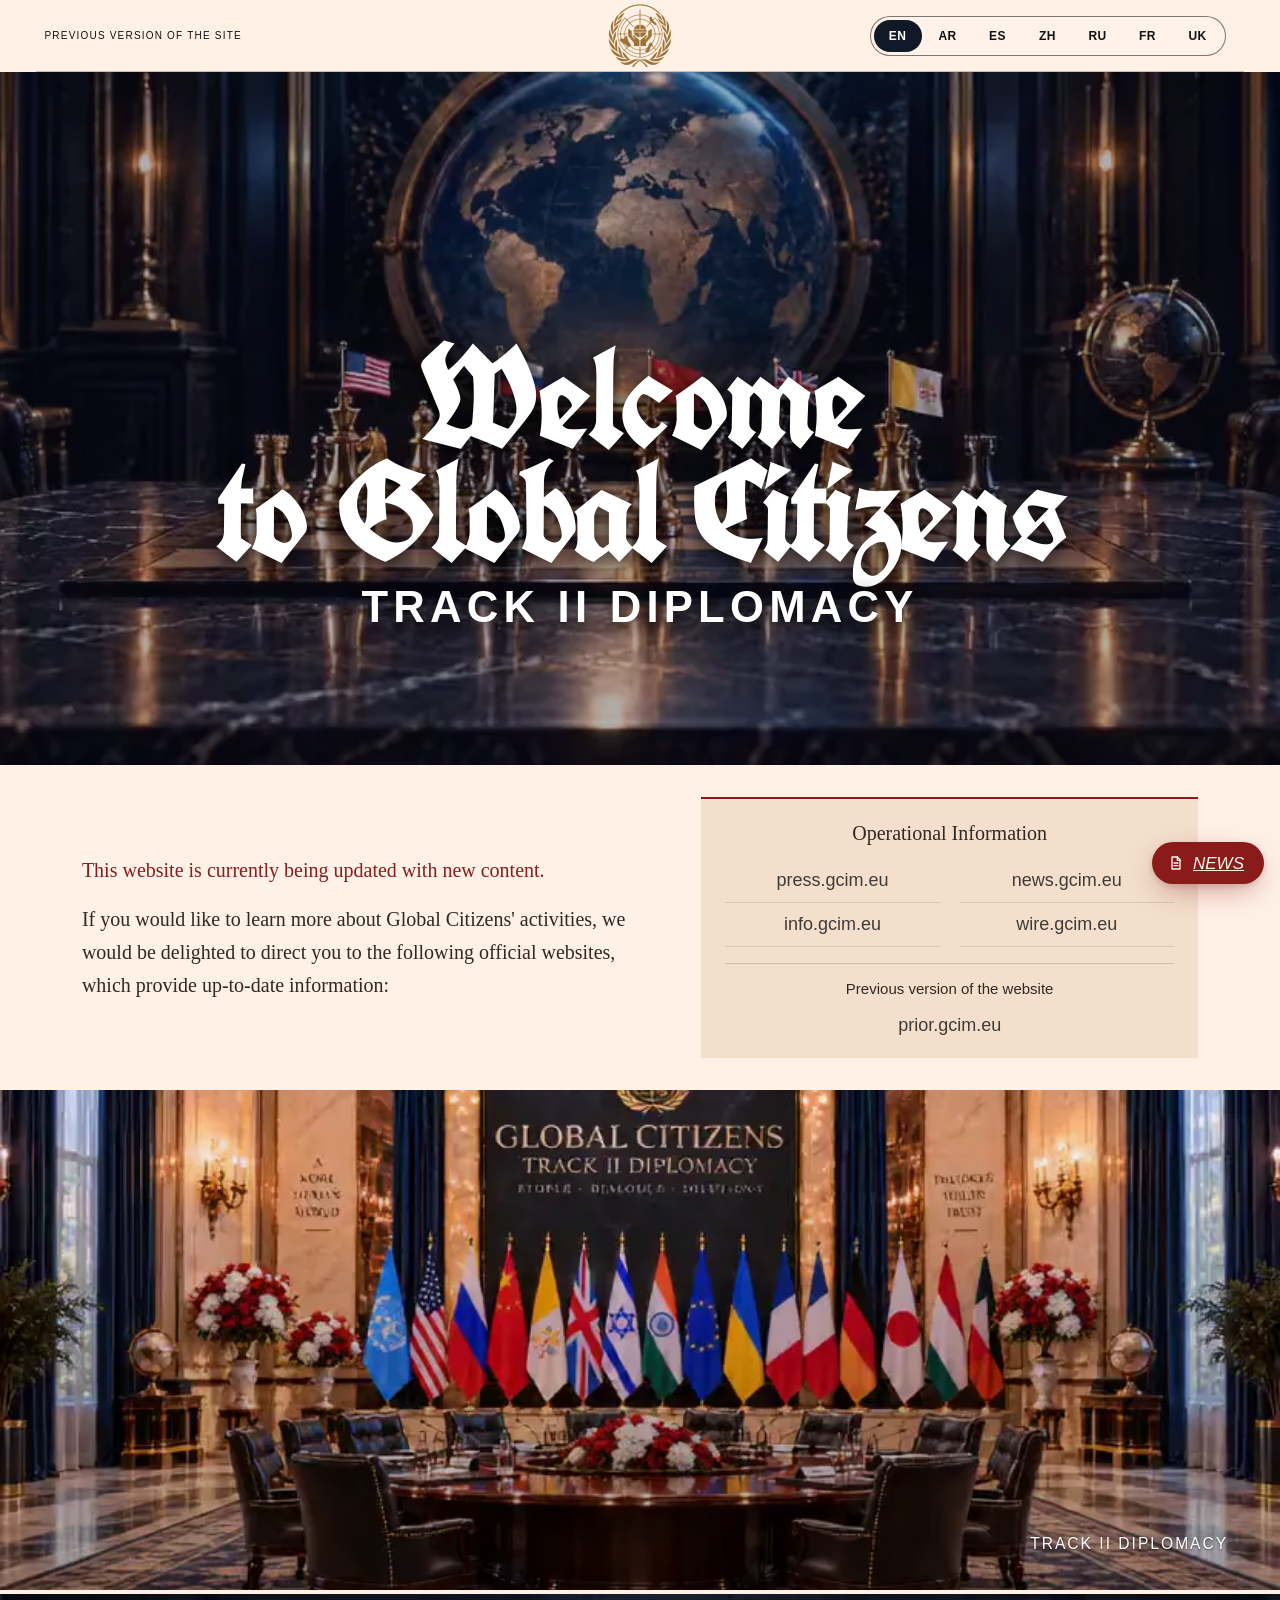
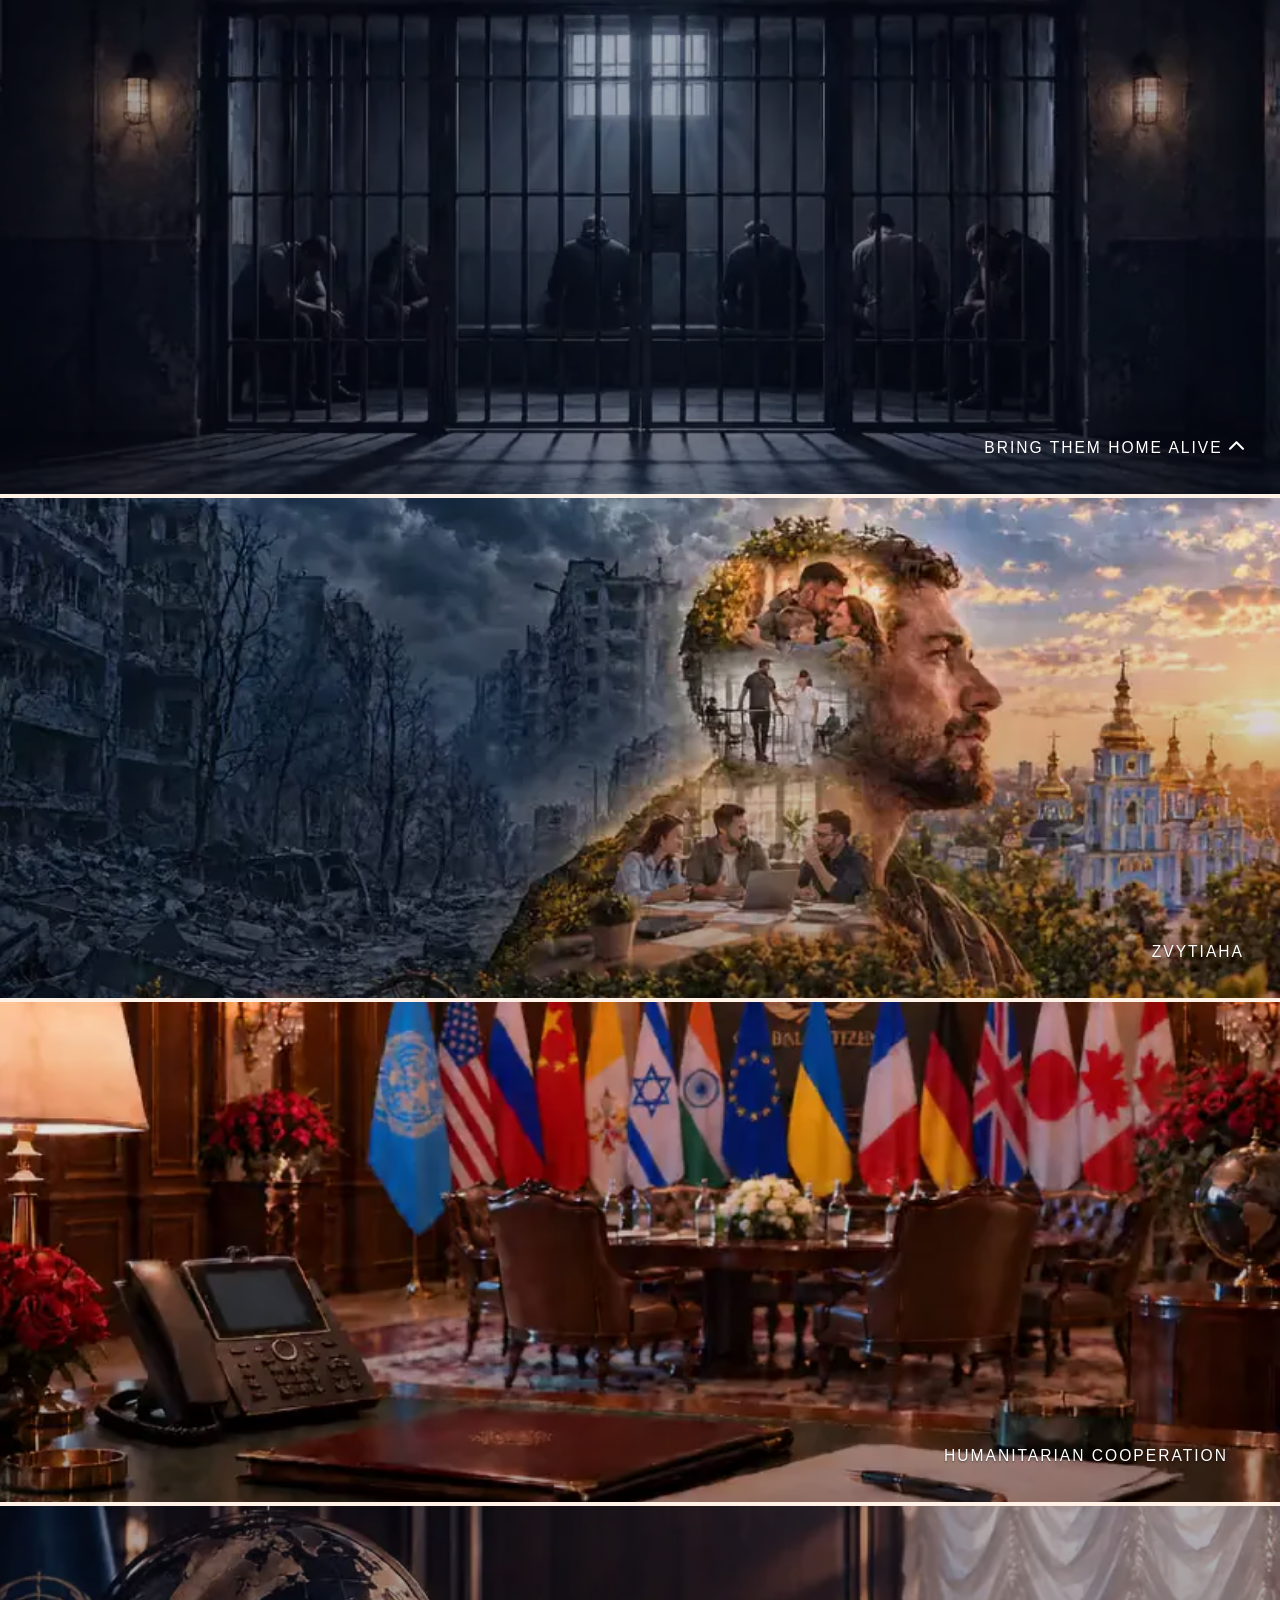
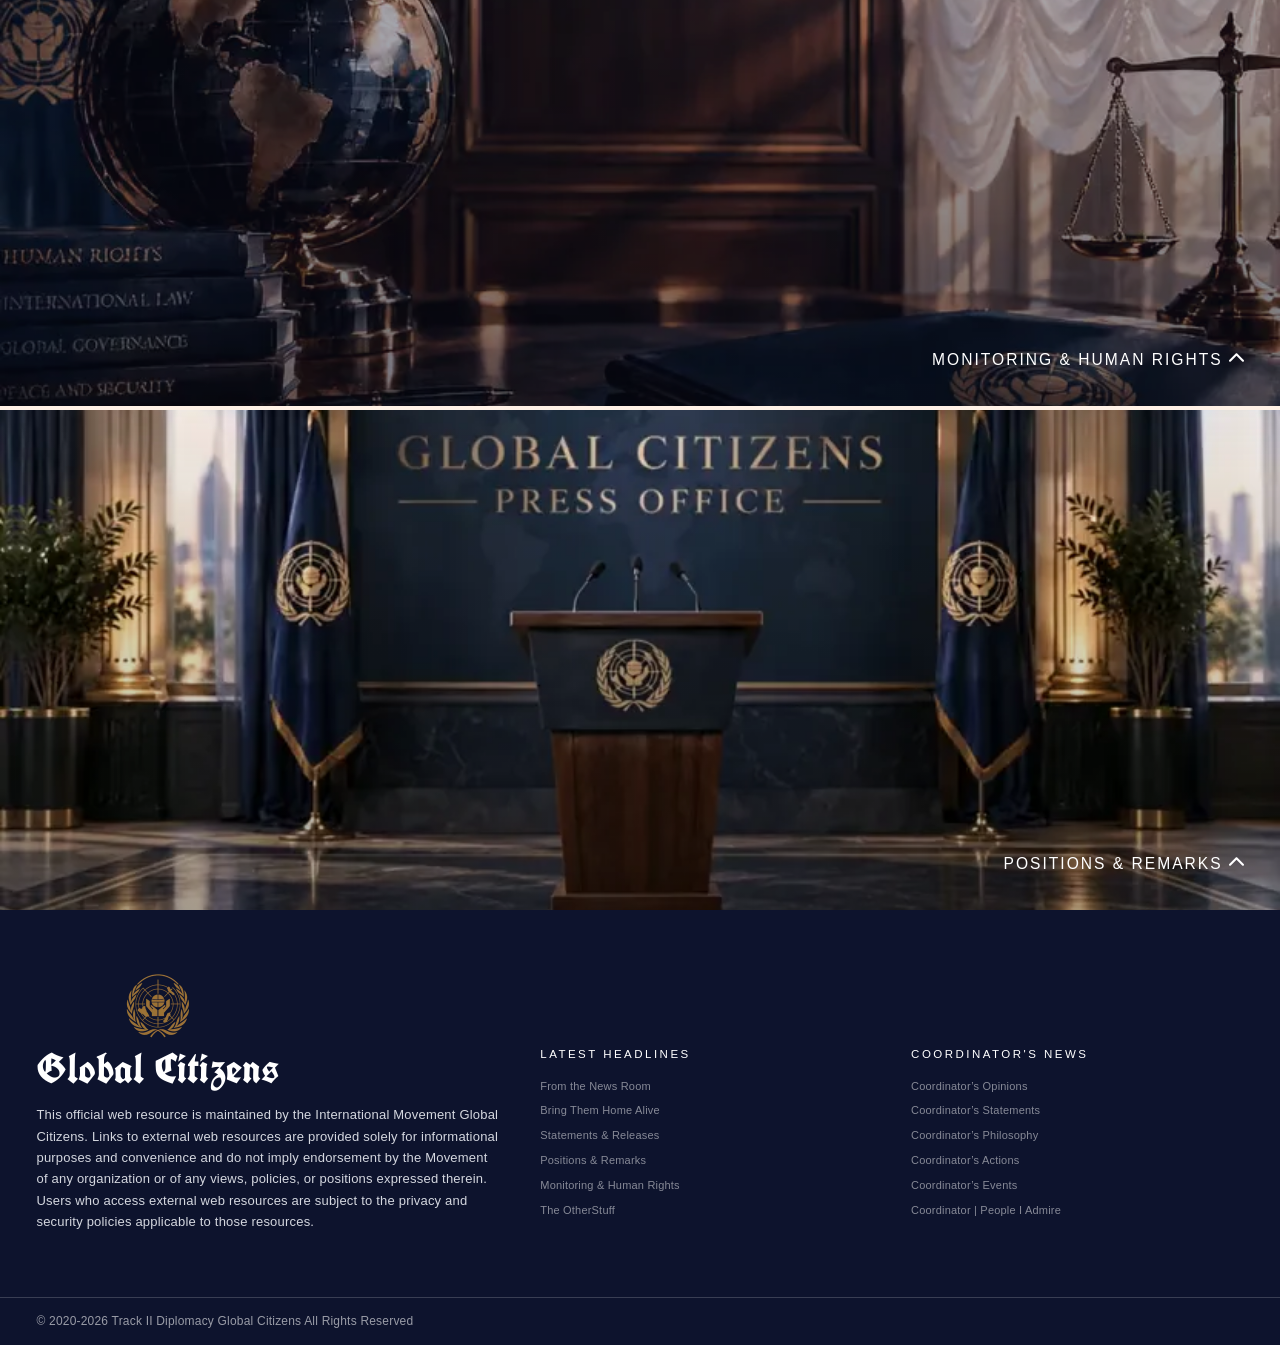
==== commit 9cb9f571: "1" ====
--- a/index.html
+++ b/index.html
@@ -46,7 +46,7 @@
 	<meta name="theme-color" content="#f5f5f5">
 	<meta name="msapplication-TileColor" content="#0D132D">
 
-<link rel="stylesheet" href="Global%20Citizens_files/site-shared.css?v=16">
+<link rel="stylesheet" href="Global%20Citizens_files/site-shared.css?v=20">
 
 <script defer="defer" id="gcim-video-accordion-view-script-js" src="Global%20Citizens_files/view_aIma.js?v=16"></script>
 
